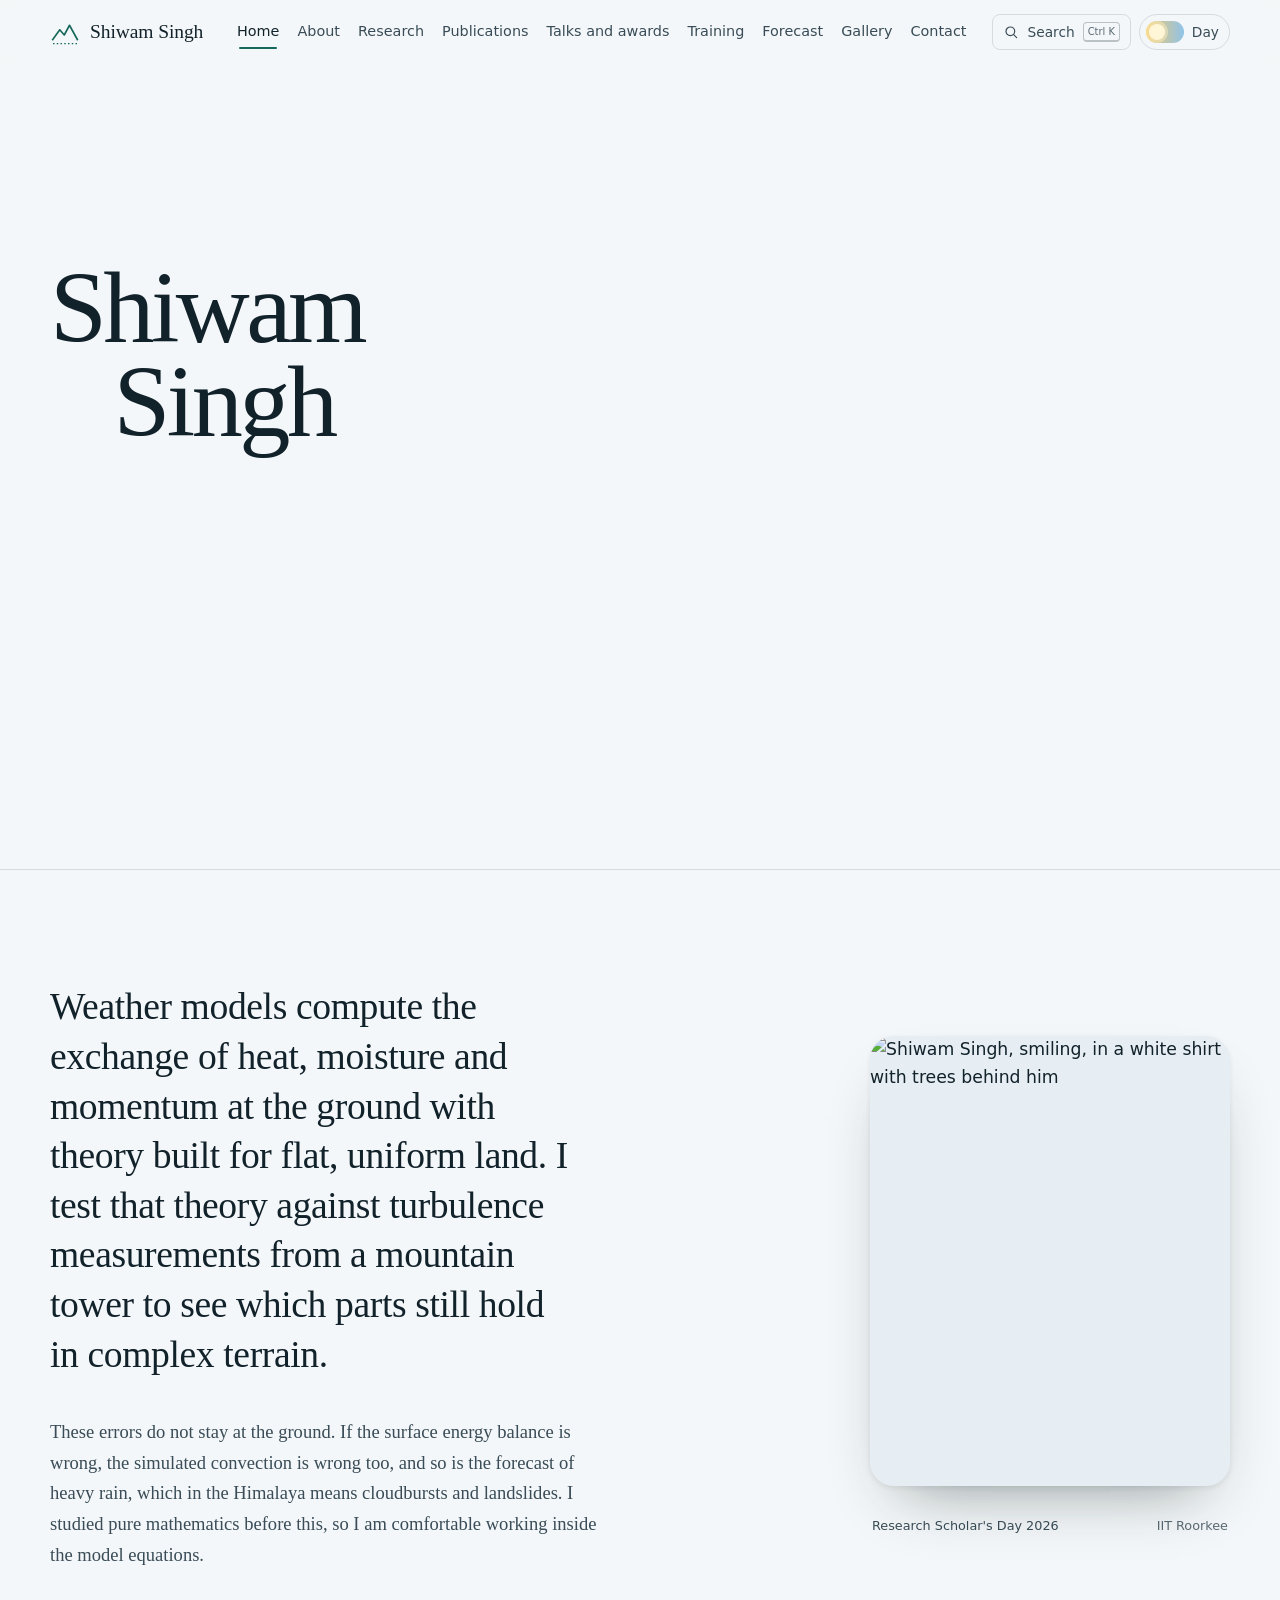
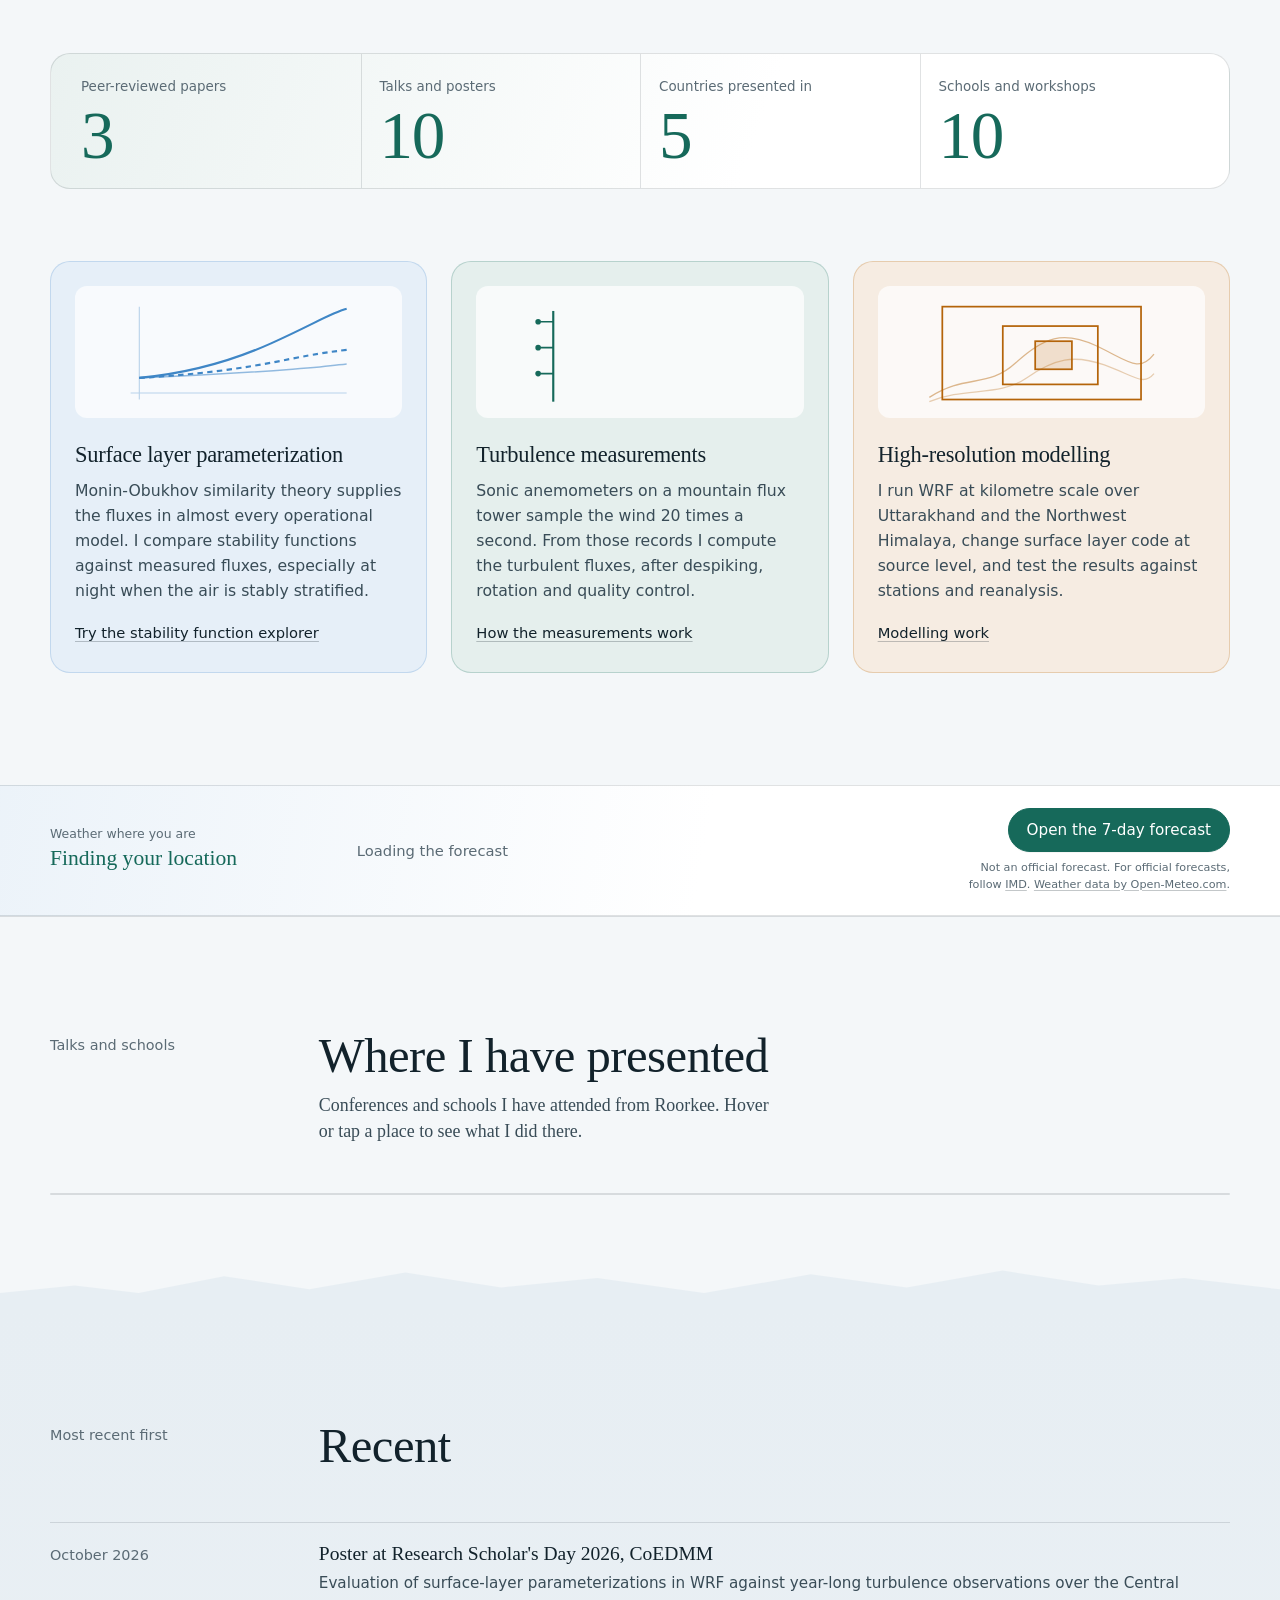
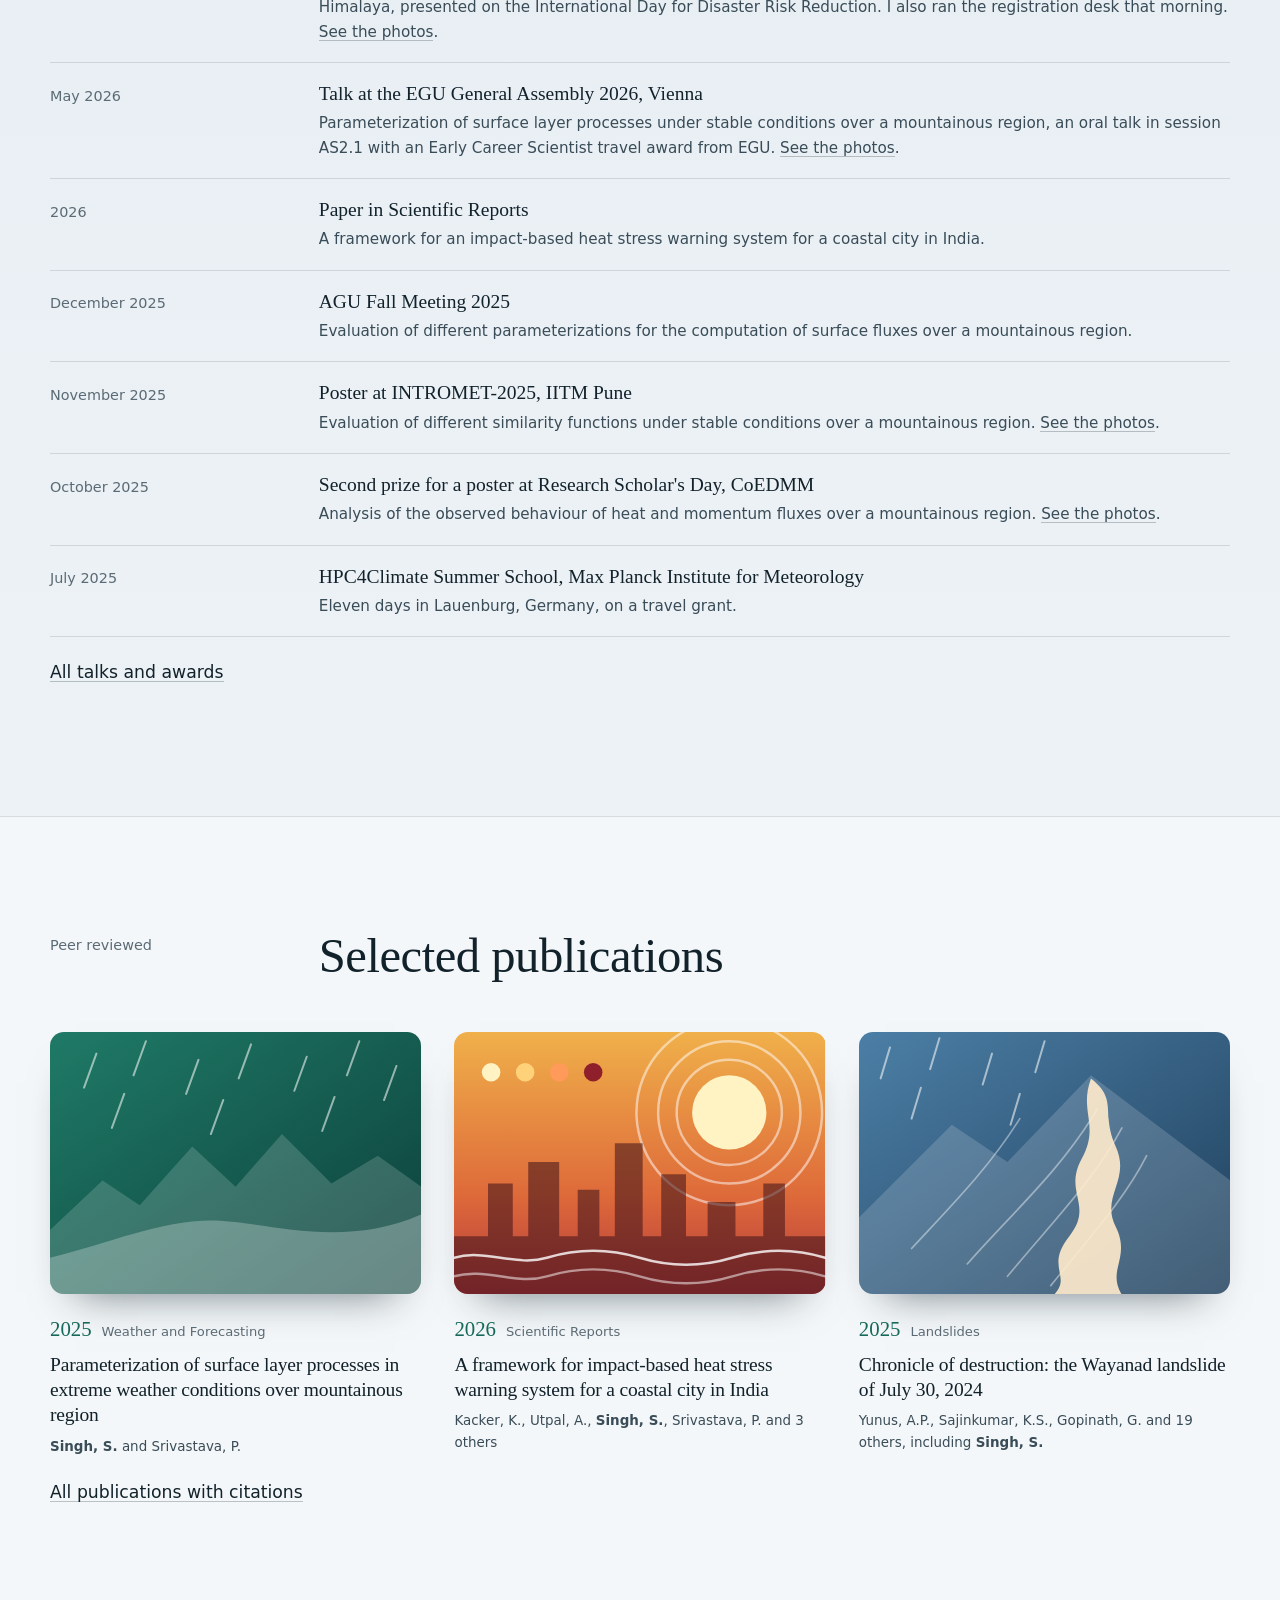
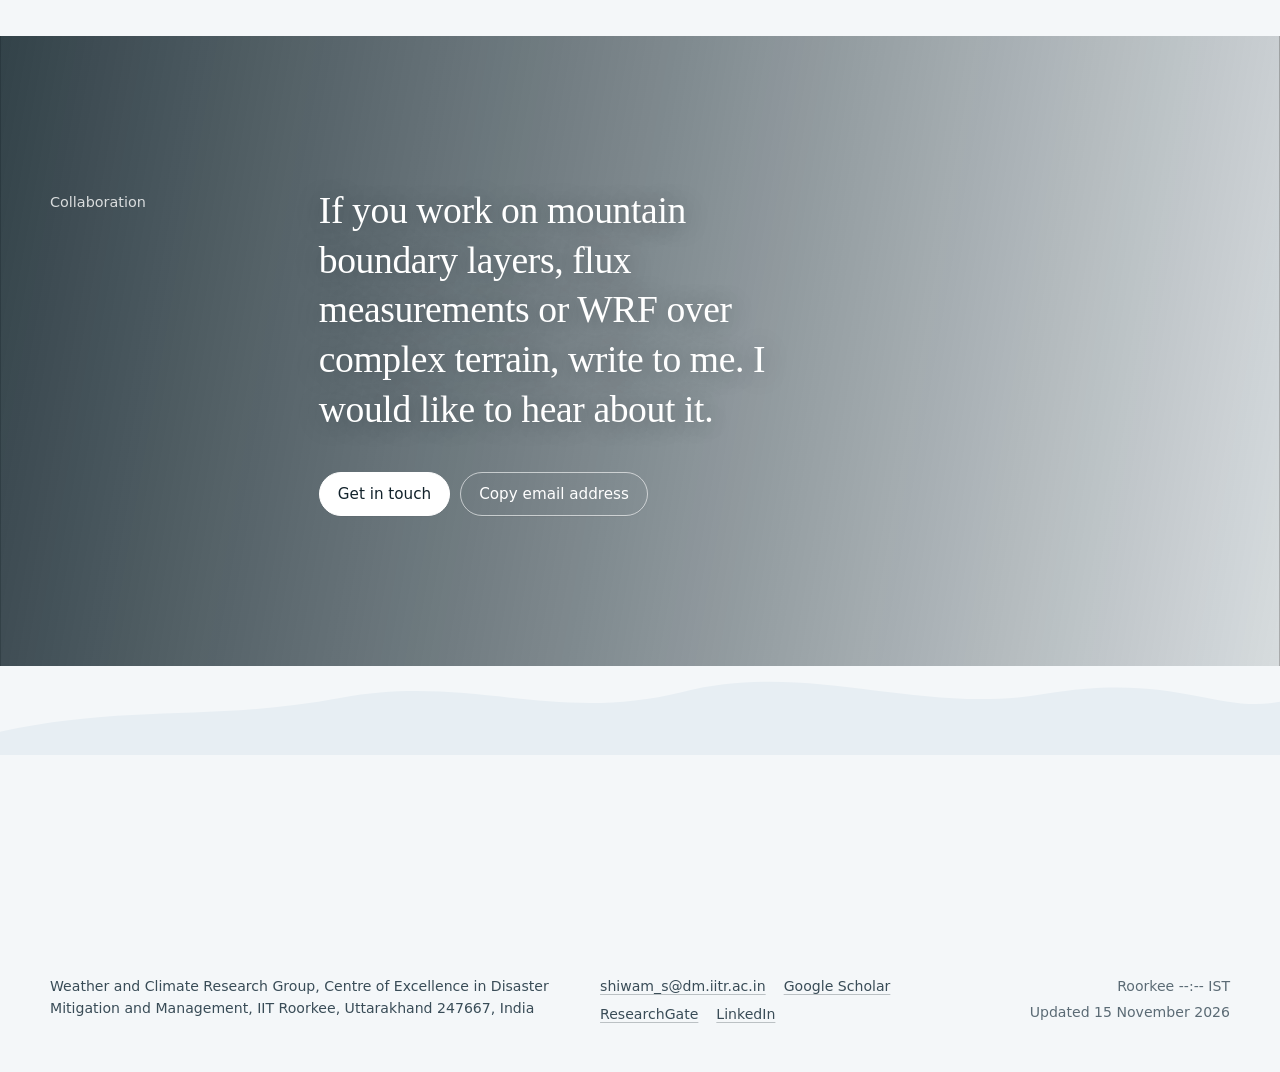
==== index.html @ 566b1d6a "Home portrait: remove the box behind the photo Co-Authored-By: Claude Opus 5.5 <noreply@anthropic.co" ====
<!doctype html>
<html lang="en" data-mode="day">
<head>
<meta charset="utf-8">
<meta name="viewport" content="width=device-width, initial-scale=1, viewport-fit=cover">
<title>Shiwam Singh, boundary layer meteorology, IIT Roorkee</title>
<meta name="description" content="Shiwam Singh is a PhD researcher at IIT Roorkee working on surface and boundary layer processes in weather prediction models over the Himalaya.">
<meta name="author" content="Shiwam Singh">
<meta name="theme-color" content="#F4F7F9">
<link rel="canonical" href="https://rocky-website.github.io/">
<meta property="og:type" content="profile">
<meta property="og:title" content="Shiwam Singh, boundary layer meteorology, IIT Roorkee">
<meta property="og:description" content="Shiwam Singh is a PhD researcher at IIT Roorkee working on surface and boundary layer processes in weather prediction models over the Himalaya.">
<meta property="og:url" content="https://rocky-website.github.io/">
<meta property="og:image" content="https://rocky-website.github.io/assets/img/og.jpg">
<meta name="twitter:card" content="summary_large_image">
<link rel="icon" href="assets/img/favicon.svg" type="image/svg+xml">
<script>
/* Set day or night before first paint so the page never flashes the wrong palette,
   and switch on the reveal styles (with a safety net if scripts fail). */
(function(){var r=document.documentElement;r.classList.add('js');setTimeout(function(){r.classList.add('reveal-all')},3000);
/* Sunrise and sunset in IST for the Central Himalaya (30.3 N, 78.4 E), recomputed for each day.
   The site is in day mode between them unless the visitor flipped the switch during this visit. */
function sun(){var d=new Date(Date.now()+198e5),n=Math.floor((d-Date.UTC(d.getUTCFullYear(),0,0))/864e5),k=Math.PI/180,
dec=23.44*Math.sin(2*Math.PI*(284+n)/365)*k,B=2*Math.PI*(n-81)/364,eot=9.87*Math.sin(2*B)-7.53*Math.cos(B)-1.5*Math.sin(B),
c=(Math.sin(-.833*k)-Math.sin(30.3*k)*Math.sin(dec))/(Math.cos(30.3*k)*Math.cos(dec)),H=Math.acos(Math.max(-1,Math.min(1,c)))/k/15,
noon=12+(82.5-78.4)/15-eot/60;return{sr:noon-H,ss:noon+H}}
function ist(){var d=new Date();return(d.getUTCHours()+d.getUTCMinutes()/60+d.getUTCSeconds()/3600+5.5)%24}
function clockMode(){var s=sun(),h=ist();return h>=s.sr&&h<s.ss?'day':'night'}
window.siteSun={sun:sun,ist:ist,mode:clockMode};
var m=null;try{localStorage.removeItem('ss-mode');m=sessionStorage.getItem('ss-mode')}catch(e){}
if(m!=='day'&&m!=='night')m=clockMode();r.setAttribute('data-mode',m)})();
</script>
<link rel="preload" href="assets/fonts/newsreader-latin-opsz-normal.woff2" as="font" type="font/woff2" crossorigin>
<link rel="preload" href="assets/fonts/instrument-sans-latin-wght-normal.woff2" as="font" type="font/woff2" crossorigin>
<link rel="stylesheet" href="assets/css/site.css?v=d2ce6355">

<script type="application/ld+json">
{"@context":"https://schema.org","@type":"Person","name":"Shiwam Singh","jobTitle":"PhD researcher, atmospheric science","affiliation":{"@type":"Organization","name":"Indian Institute of Technology Roorkee","department":"Centre of Excellence in Disaster Mitigation and Management"},"alumniOf":[{"@type":"CollegeOrUniversity","name":"Indian Institute of Technology Hyderabad"}],"knowsAbout":["Boundary layer meteorology","Surface layer parameterization","Monin-Obukhov similarity theory","Eddy covariance","WRF model","Numerical weather prediction","Mountain meteorology"],"url":"https://rocky-website.github.io/","image":"https://rocky-website.github.io/assets/img/home-portrait.jpg","sameAs":["https://scholar.google.co.in/citations?user=D6hiOkkAAAAJ&hl=en","https://www.researchgate.net/profile/Shiwam-Singh-2","https://www.linkedin.com/in/shiwam-singh-ab1392219"]}
</script>
</head>
<body class="page-index hero-load">
<noscript><style>.hero-load .hero *{opacity:1!important;transform:none!important}</style></noscript>
<a class="skip" href="#main">Skip to content</a>

<header class="top" id="top">
  <div class="top-in">
    <a class="mark" href="./" aria-label="Shiwam Singh, home">
      <svg class="mark-glyph" viewBox="0 0 40 40" aria-hidden="true"><path d="M3 31 L13 17 L19 24 L26 11 L37 31" fill="none" stroke="currentColor" stroke-width="2.2" stroke-linejoin="round"/><path d="M4 35.5 H36" stroke="currentColor" stroke-width="1.4" stroke-dasharray="2 3"/></svg>
      <span class="mark-name">Shiwam Singh</span>
    </a>
    <nav class="nav" aria-label="Main">
      <a href="./" aria-current="page">Home</a>
      <a href="about.html">About</a>
      <a href="research.html">Research</a>
      <a href="publications.html">Publications</a>
      <a href="talks.html">Talks and awards</a>
      <a href="training.html">Training</a>
      <a href="forecast.html">Forecast</a>
      <a href="gallery.html">Gallery</a>
      <a href="contact.html">Contact</a>
    </nav>
    <div class="tools">
      <button class="find" type="button" data-open-search aria-label="Search the site (Ctrl K)">
        <svg viewBox="0 0 24 24" aria-hidden="true"><circle cx="11" cy="11" r="6.5" fill="none" stroke="currentColor" stroke-width="1.8"/><path d="M16 16l4.5 4.5" stroke="currentColor" stroke-width="1.8" stroke-linecap="round"/></svg>
        <span class="find-l">Search</span><kbd>Ctrl K</kbd>
      </button>
      <button class="mode" type="button" data-mode-toggle aria-pressed="false" title="Switch between the daytime convective boundary layer and the night-time stable boundary layer">
        <span class="mode-track" aria-hidden="true"><span class="mode-knob"></span></span>
        <span class="mode-l"><span class="when-day">Day</span><span class="when-night">Night</span></span>
      </button>
      <button class="menu" type="button" data-menu aria-expanded="false" aria-controls="sheet" aria-label="Open menu">
        <span></span><span></span>
      </button>
    </div>
  </div>
  <span class="progress" aria-hidden="true"></span>
</header>

<div class="sheet" id="sheet" hidden>
  <nav aria-label="Main, mobile"><a href="./" aria-current="page">Home</a>
      <a href="about.html">About</a>
      <a href="research.html">Research</a>
      <a href="publications.html">Publications</a>
      <a href="talks.html">Talks and awards</a>
      <a href="training.html">Training</a>
      <a href="forecast.html">Forecast</a>
      <a href="gallery.html">Gallery</a>
      <a href="contact.html">Contact</a></nav>
</div>

<main id="main">
<section class="hero" aria-label="Introduction">
  <div class="hero-stage">
  <canvas id="scene" aria-hidden="true"></canvas>
  <div class="wrap hero-in">
    <h1 data-split aria-label="Shiwam Singh"><span class="l1">Shiwam</span> <span class="l2">Singh</span></h1>
    <p class="lead">I study the lowest few hundred metres of the atmosphere over the Himalaya, where weather models are hardest to get right.</p>
    <p class="who"><img src="assets/img/me-small.jpg" width="116" height="116" alt="Shiwam Singh"><span>PhD researcher in the Weather and Climate Research Group, Centre of Excellence in Disaster Mitigation and Management, IIT Roorkee</span></p>
    <div class="btns">
      <a class="btn" href="research.html">Read about the research</a>
      <a class="btn ghost" href="publications.html">Publications</a>
    </div>
  </div>
  </div>
  <aside class="scene-ui" data-scene-ui aria-label="Day cycle of the valley scene">
    <div class="phases" aria-live="polite">
      <div class="phase" data-phase="morning"><b>Morning transition</b><span>The ground starts to warm. The night-time inversion is eroded from below and a shallow mixed layer begins to grow.</span></div>
      <div class="phase" data-phase="day"><b>Convective boundary layer</b><span>Sun-warmed slopes drive thermals and upslope winds. Turbulence mixes the air up to a capping inversion, and cumulus forms over the ridge.</span></div>
      <div class="phase" data-phase="evening"><b>Evening transition</b><span>Surface heating fades and turbulence decays. The old mixed layer is left aloft as a residual layer while a stable layer forms at the ground.</span></div>
      <div class="phase" data-phase="night"><b>Stable boundary layer</b><span>The ground cools, cold air drains down the slopes and pools in the valley. Turbulence is weak and intermittent, which is where flux schemes struggle most.</span></div>
    </div>
    <div class="dial">
      <button class="play" type="button" data-play aria-pressed="false" aria-label="Play the day cycle">
        <svg class="i-play" viewBox="0 0 16 16" aria-hidden="true"><path d="M4 2.5v11l9-5.5z" fill="currentColor"/></svg>
        <svg class="i-pause" viewBox="0 0 16 16" aria-hidden="true"><path d="M4 2.5h3v11H4zM9 2.5h3v11H9z" fill="currentColor"/></svg>
      </button>
      <div class="track">
        <input type="range" min="0" max="1439" step="1" data-hour aria-label="Time of day in the scene">
        <div class="ticks" aria-hidden="true"><span>00</span><span>06</span><span>12</span><span>18</span><span>24</span></div>
      </div>
    </div>
    <div class="dial-foot"><span data-hour-out class="num">--:--</span><button type="button" class="now-btn" data-now hidden>Back to now</button></div>
  </aside>
</section>

<section class="sec" id="about-short">
  <div class="wrap">
    <div class="intro">
      <div class="intro-text">
      <p class="statement">Weather models compute the exchange of heat, moisture and momentum at the ground with theory built for flat, uniform land. I test that theory against turbulence measurements from a mountain tower to see which parts still hold in complex terrain.</p>
      <p class="statement-b">These errors do not stay at the ground. If the surface energy balance is wrong, the simulated convection is wrong too, and so is the forecast of heavy rain, which in the Himalaya means cloudbursts and landslides. I studied pure mathematics before this, so I am comfortable working inside the model equations.</p>
      </div>
      <figure class="me" data-me>
        <svg class="me-lines" viewBox="0 0 400 500" aria-hidden="true" preserveAspectRatio="none">
          <path d="M-20 330 C60 290 110 340 190 302 S320 240 420 270"/>
          <path d="M-20 362 C70 324 120 370 200 336 S330 278 420 304"/>
          <path d="M-20 394 C80 358 130 400 210 370 S340 316 420 338"/>
          <path d="M-20 60 C80 30 150 80 230 52 S350 10 420 34"/>
        </svg>
        <div class="me-frame"><img src="assets/img/home-portrait.jpg" width="960" height="1200" alt="Shiwam Singh, smiling, in a white shirt with trees behind him" loading="lazy" decoding="async"></div>
        <figcaption><span>Research Scholar's Day 2026</span><span>IIT Roorkee</span></figcaption>
      </figure>
    </div>
    <dl class="figs" aria-label="In numbers">
      <div><dt>Peer-reviewed papers</dt><dd data-count="3">3</dd></div>
      <div><dt>Talks and posters</dt><dd data-count="10">10</dd></div>
      <div><dt>Countries presented in</dt><dd data-count="5">5</dd></div>
      <div><dt>Schools and workshops</dt><dd data-count="10">10</dd></div>
    </dl>

    <div class="threads">
      <div class="thread">
        <svg viewBox="0 0 220 100" aria-hidden="true">
          <path d="M10 88 H210 M18 94 V8" stroke="currentColor" stroke-opacity=".35" stroke-width="1"/>
          <path d="M18 74 C60 70 100 60 140 42 S195 14 210 10" fill="none" stroke="currentColor" stroke-width="2"/>
          <path d="M18 74 C70 71 110 66 150 58 S195 50 210 48" fill="none" stroke="currentColor" stroke-width="2" stroke-dasharray="5 4"/>
          <path d="M18 74 C70 72 120 69 160 66 S200 62 210 61" fill="none" stroke="currentColor" stroke-width="1.4" stroke-opacity=".55"/>
        </svg>
        <h3>Surface layer parameterization</h3>
        <p>Monin-Obukhov similarity theory supplies the fluxes in almost every operational model. I compare stability functions against measured fluxes, especially at night when the air is stably stratified.</p>
        <a href="research.html#explorer">Try the stability function explorer</a>
      </div>
      <div class="thread">
        <svg viewBox="0 0 220 100" aria-hidden="true">
          <path d="M30 96 V12" stroke="currentColor" stroke-width="2"/>
          <path d="M30 22 H18 M30 46 H18 M30 70 H18" stroke="currentColor" stroke-width="1.6"/>
          <circle cx="16" cy="22" r="2.6" fill="currentColor"/><circle cx="16" cy="46" r="2.6" fill="currentColor"/><circle cx="16" cy="70" r="2.6" fill="currentColor"/>
          <g data-trace="50 50 165 26"></g><path class="static-trace" d="M50 50 l5 -14 l4 22 l5 -30 l4 26 l5 -12 l4 18 l5 -24 l4 14 l5 -8 l4 20 l5 -28 l4 22 l5 -10 l4 12 l5 -20 l4 16 l5 -6 l4 10 l5 -18 l4 22 l5 -14 l4 6 l5 -12 l4 18 l5 -22 l4 14 l5 -4 l4 8 l5 -16 l4 12" fill="none" stroke="currentColor" stroke-width="1.3" stroke-linejoin="round"/>
        </svg>
        <h3>Turbulence measurements</h3>
        <p>Sonic anemometers on a mountain flux tower sample the wind 20 times a second. From those records I compute the turbulent fluxes, after despiking, rotation and quality control.</p>
        <a href="research.html#tower">How the measurements work</a>
      </div>
      <div class="thread">
        <svg viewBox="0 0 220 100" aria-hidden="true">
          <path d="M6 92 C40 70 60 84 86 60 S130 30 160 44 S200 70 214 52" fill="none" stroke="currentColor" stroke-opacity=".45" stroke-width="1.2"/>
          <path d="M6 96 C40 82 70 92 96 74 S140 52 168 62 S204 82 214 70" fill="none" stroke="currentColor" stroke-opacity=".3" stroke-width="1.2"/>
          <rect x="18" y="8" width="184" height="86" fill="none" stroke="currentColor" stroke-width="1.6"/>
          <rect x="74" y="26" width="88" height="54" fill="none" stroke="currentColor" stroke-width="1.6"/>
          <rect x="104" y="40" width="34" height="26" fill="currentColor" fill-opacity=".18" stroke="currentColor" stroke-width="1.6"/>
        </svg>
        <h3>High-resolution modelling</h3>
        <p>I run WRF at kilometre scale over Uttarakhand and the Northwest Himalaya, change surface layer code at source level, and test the results against stations and reanalysis.</p>
        <a href="research.html#modelling">Modelling work</a>
      </div>
    </div>
  </div>
</section>

<section class="fc-band" id="forecast" data-forecast="mini" aria-label="Weather where you are">
  <div class="wrap fc-band-in">
    <div class="fb-a">
      <p class="fc-k">Weather where you are</p>
      <p class="fb-place"><b data-fc-place>Finding your location</b></p>
      <p class="fb-how"><span data-fc-how></span> <button type="button" class="loc-btn" data-fc-locate hidden>Use my device location</button></p>
    </div>
    <div class="fb-b" data-fc-mini><p class="fc-msg">Loading the forecast</p></div>
    <div class="fb-c">
      <a class="btn" href="forecast.html">Open the 7-day forecast</a>
      <p class="fb-off">Not an official forecast. For official forecasts, follow <a href="https://mausam.imd.gov.in/" rel="noopener" target="_blank">IMD</a>. <a href="https://open-meteo.com/" rel="noopener" target="_blank">Weather data by Open-Meteo.com</a>.</p>
    </div>
  </div>
</section>

<section class="sec map-sec" id="travel" data-find="Map|Where I have presented|Conferences and schools in Japan, the United States, Singapore, Austria, Germany and India">
  <div class="wrap">
    <div class="sec-h ml">
      <div class="side">Talks and schools</div>
      <div><h2>Where I have presented</h2><p>Conferences and schools I have attended from Roorkee. Hover or tap a place to see what I did there.</p></div>
    </div>
    <div class="travel" data-map></div>
  </div>
</section>

<section class="sec tint" id="recent">
  <div class="wrap">
    <div class="sec-h ml">
      <div class="side">Most recent first</div>
      <div><h2>Recent</h2></div>
    </div>
    <ol class="log">
      <li><time datetime="2026-10-13">October 2026</time><div><p class="t">Poster at Research Scholar's Day 2026, CoEDMM</p><p class="d">Evaluation of surface-layer parameterizations in WRF against year-long turbulence observations over the Central Himalaya, presented on the International Day for Disaster Risk Reduction. I also ran the registration desk that morning. <a href="gallery.html#iddrr-rsd-2026">See the photos</a>.</p></div></li>
      <li><time datetime="2026-05">May 2026</time><div><p class="t">Talk at the EGU General Assembly 2026, Vienna</p><p class="d">Parameterization of surface layer processes under stable conditions over a mountainous region, an oral talk in session AS2.1 with an Early Career Scientist travel award from EGU. <a href="gallery.html#egu-2026">See the photos</a>.</p></div></li>
      <li><time datetime="2026">2026</time><div><p class="t">Paper in Scientific Reports</p><p class="d">A framework for an impact-based heat stress warning system for a coastal city in India.</p></div></li>
      <li><time datetime="2025-12">December 2025</time><div><p class="t">AGU Fall Meeting 2025</p><p class="d">Evaluation of different parameterizations for the computation of surface fluxes over a mountainous region.</p></div></li>
      <li><time datetime="2025-11">November 2025</time><div><p class="t">Poster at INTROMET-2025, IITM Pune</p><p class="d">Evaluation of different similarity functions under stable conditions over a mountainous region. <a href="gallery.html#intromet-2025">See the photos</a>.</p></div></li>
      <li><time datetime="2025-10-13">October 2025</time><div><p class="t">Second prize for a poster at Research Scholar's Day, CoEDMM</p><p class="d">Analysis of the observed behaviour of heat and momentum fluxes over a mountainous region. <a href="gallery.html#iddrr-rsd-2025">See the photos</a>.</p></div></li>
      <li><time datetime="2025-07-28">July 2025</time><div><p class="t">HPC4Climate Summer School, Max Planck Institute for Meteorology</p><p class="d">Eleven days in Lauenburg, Germany, on a travel grant.</p></div></li>
    </ol>
    <p style="margin-top:22px"><a href="talks.html">All talks and awards</a></p>
  </div>
</section>

<section class="sec" id="photos" hidden data-gal-teaser>
  <div class="wrap">
    <div class="sec-h ml"><div class="side" data-teaser-meta>Photos</div><div><h2>Photos</h2><p>From conferences, schools and field visits.</p></div></div>
    <div class="mosaic" data-teaser-grid></div>
    <p class="mosaic-more"><a class="btn ghost" href="gallery.html">Open the gallery</a></p>
  </div>
</section>

<section class="sec" id="selected">
  <div class="wrap">
    <div class="sec-h ml">
      <div class="side">Peer reviewed</div>
      <div><h2>Selected publications</h2></div>
    </div>
    <ol class="pubcards">
      <li><a href="https://doi.org/10.1175/WAF-D-24-0178.1" rel="noopener" target="_blank">
        <figure class="cover"><svg viewBox="0 0 240 170" aria-hidden="true"><rect width="240" height="170" fill="url(#cv1)"/><defs><linearGradient id="cv1" x1="0" y1="0" x2="1" y2="1"><stop offset="0" stop-color="#1F7A66"/><stop offset="1" stop-color="#0C3F3A"/></linearGradient></defs>
<g class="rain"><path d="M30 14l-8 22M62 6l-8 22M96 18l-8 22M130 8l-8 22M166 16l-8 22M200 6l-8 22M224 22l-8 22M48 40l-8 22M112 44l-8 22M184 42l-8 22"/></g>
<path class="mt2" d="M0 128L34 96 58 112 92 74 120 100 150 66 182 98 212 80 240 100V170H0Z"/><path class="mt1" d="M0 146C40 136 76 120 110 122S190 140 240 118V170H0Z"/>
<g class="ln"><path d="M150 122V70M150 84h-12M150 100h-12"/><path d="M36 150c18 -34 26 -70 30 -110"/><path class="dash" d="M36 150c24 -30 40 -64 52 -104"/><path d="M26 150h74M36 156V36"/></g></svg></figure>
        <p class="meta"><b>2025</b>Weather and Forecasting</p>
        <h3>Parameterization of surface layer processes in extreme weather conditions over mountainous region</h3>
        <p class="au"><b>Singh, S.</b> and Srivastava, P.</p>
      </a></li>
      <li><a href="https://doi.org/10.1038/s41598-026-38639-9" rel="noopener" target="_blank">
        <figure class="cover"><svg viewBox="0 0 240 170" aria-hidden="true"><defs><linearGradient id="cv2" x1="0" y1="0" x2="0" y2="1"><stop offset="0" stop-color="#F0B04A"/><stop offset=".62" stop-color="#DE6A3A"/><stop offset="1" stop-color="#B43A3C"/></linearGradient></defs><rect width="240" height="170" fill="url(#cv2)"/>
<circle class="sunc" cx="178" cy="52" r="24"/><g class="rays"><circle cx="178" cy="52" r="34"/><circle cx="178" cy="52" r="46"/><circle cx="178" cy="52" r="60"/></g>
<path class="city" d="M0 132h22V98h16v34h10V84h20v48h12v-30h14v30h10V72h18v60h12v-40h16v40h14v-22h18v22h18v-34h14v34h26v38H0Z"/>
<g class="sea"><path d="M0 146c20 -6 40 6 60 0s40 -6 60 0 40 6 60 0 40 -6 60 0"/><path d="M0 158c20 -6 40 6 60 0s40 -6 60 0 40 6 60 0 40 -6 60 0"/></g>
<g class="dots"><circle cx="24" cy="26" r="6"/><circle cx="46" cy="26" r="6"/><circle cx="68" cy="26" r="6"/><circle cx="90" cy="26" r="6"/></g></svg></figure>
        <p class="meta"><b>2026</b>Scientific Reports</p>
        <h3>A framework for impact-based heat stress warning system for a coastal city in India</h3>
        <p class="au">Kacker, K., Utpal, A., <b>Singh, S.</b>, Srivastava, P. and 3 others</p>
      </a></li>
      <li><a href="https://doi.org/10.1007/s10346-025-02494-y" rel="noopener" target="_blank">
        <figure class="cover"><svg viewBox="0 0 240 170" aria-hidden="true"><defs><linearGradient id="cv3" x1="0" y1="0" x2="1" y2="1"><stop offset="0" stop-color="#4C7FA6"/><stop offset="1" stop-color="#1F3F5C"/></linearGradient></defs><rect width="240" height="170" fill="url(#cv3)"/>
<g class="rain"><path d="M20 10l-6 20M52 4l-6 20M86 14l-6 20M120 6l-6 20M40 36l-6 20M104 40l-6 20"/></g>
<path class="mt2" d="M0 120L60 60 96 84 150 28 240 96V170H0Z"/>
<g class="cont"><path d="M70 150c30 -34 60 -60 84 -100"/><path d="M96 158c28 -34 56 -62 74 -96"/><path d="M124 164c24 -30 48 -56 62 -84"/><path d="M34 140c26 -28 50 -52 70 -84"/></g>
<path class="scar" d="M150 30c-8 22 6 30 -6 52s8 30 -8 50 2 26 -10 38h44c-10 -16 6 -24 -4 -44s10 -30 0 -52 2 -30 -16 -44Z"/></svg></figure>
        <p class="meta"><b>2025</b>Landslides</p>
        <h3>Chronicle of destruction: the Wayanad landslide of July 30, 2024</h3>
        <p class="au">Yunus, A.P., Sajinkumar, K.S., Gopinath, G. and 19 others, including <b>Singh, S.</b></p>
      </a></li>
    </ol>
    <p style="margin-top:22px"><a href="publications.html">All publications with citations</a></p>
  </div>
</section>

<section class="sec cta-photo" id="say-hello">
  <img class="cta-bg" src="gallery/photos/himalaya-views-2025/02.jpg" alt="" loading="lazy" decoding="async" width="2000" height="1462">
  <div class="wrap ml">
    <div class="side">Collaboration</div>
    <div>
      <p class="statement">If you work on mountain boundary layers, flux measurements or WRF over complex terrain, write to me. I would like to hear about it.</p>
      <div class="btns" style="margin-top:26px">
        <a class="btn" href="contact.html">Get in touch</a>
        <button class="btn ghost" type="button" data-copy="shiwam_s@dm.iitr.ac.in" data-copied="Email address copied">Copy email address</button>
      </div>
    </div>
  </div>
</section>

</main>

<footer class="foot">
  <svg class="foot-ridge" data-ridge viewBox="0 0 1200 90" preserveAspectRatio="none" aria-hidden="true">
    <path class="far" d="M0 66 C120 38 200 56 320 32 S520 58 640 26 S860 50 980 28 S1140 48 1200 36 V90 H0Z"/>
    <path class="near" d="M0 80 C150 58 260 78 400 54 S640 82 780 50 S1020 76 1200 58"/>
    <path class="mast" d="M780 50 V22 M774 30 H786 M776 38 H784"/>
  </svg>
  <p class="foot-mark" aria-hidden="true">Shiwam Singh</p>
  <div class="foot-in">
    <div class="foot-a">
      <p class="foot-name">Shiwam Singh</p>
      <p>Weather and Climate Research Group, Centre of Excellence in Disaster Mitigation and Management, IIT Roorkee, Uttarakhand 247667, India</p>
    </div>
    <div class="foot-b">
      <a href="mailto:shiwam_s@dm.iitr.ac.in">shiwam_s@dm.iitr.ac.in</a>
      <a href="https://scholar.google.co.in/citations?user=D6hiOkkAAAAJ&amp;hl=en" rel="noopener" target="_blank">Google Scholar</a>
      <a href="https://www.researchgate.net/profile/Shiwam-Singh-2" rel="noopener" target="_blank">ResearchGate</a>
      <a href="https://www.linkedin.com/in/shiwam-singh-ab1392219" rel="noopener" target="_blank">LinkedIn</a>
    </div>
    <div class="foot-c">
      <p>Roorkee <span data-clock>--:--</span> IST</p>
      <p>Updated 15 November 2026</p>
    </div>
  </div>
</footer>

<div class="search" id="search" hidden role="dialog" aria-modal="true" aria-label="Search the site">
  <div class="search-box">
    <input type="search" id="search-q" placeholder="Search papers, talks, methods, pages" autocomplete="off" aria-label="Search">
    <ol class="search-r" id="search-r" role="listbox"></ol>
    <p class="search-k"><kbd>↑</kbd><kbd>↓</kbd> to move, <kbd>Enter</kbd> to open, <kbd>Esc</kbd> to close</p>
  </div>
</div>

<script src="assets/js/search-index.js?v=d2ce6355" defer></script>
<script src="assets/js/site.js?v=d2ce6355" defer></script>
<script src="assets/js/hero.js?v=d2ce6355" defer></script>
<script src="assets/js/forecast.js?v=d2ce6355" defer></script>
<script src="assets/js/world-data.js?v=d2ce6355" defer></script>
<script src="assets/js/map.js?v=d2ce6355" defer></script>
</body>
</html>
---- assets/css/site.css ----
/* =====================================================================
   Shiwam Singh, academic site
   Two palettes that follow the diurnal cycle of the boundary layer:
   day   = convective mixed layer, hazy sunlit valley
   night = stable layer, cold air pooling under a clear sky
   ===================================================================== */

@font-face{font-family:'Newsreader';font-style:normal;font-weight:200 800;font-display:swap;src:url(../fonts/newsreader-latin-opsz-normal.woff2) format('woff2-variations'),url(../fonts/newsreader-latin-opsz-normal.woff2) format('woff2')}
@font-face{font-family:'Newsreader';font-style:italic;font-weight:200 800;font-display:swap;src:url(../fonts/newsreader-latin-opsz-italic.woff2) format('woff2-variations'),url(../fonts/newsreader-latin-opsz-italic.woff2) format('woff2')}
@font-face{font-family:'Instrument Sans';font-style:normal;font-weight:400 700;font-display:swap;src:url(../fonts/instrument-sans-latin-wght-normal.woff2) format('woff2-variations'),url(../fonts/instrument-sans-latin-wght-normal.woff2) format('woff2')}

:root{
  /* day: glacier white, deodar green, rhododendron red, sunlit amber */
  --bg:#F4F7F9;
  --bg-2:#E7EEF3;
  --surface:#FFFFFF;
  --ink:#12222B;
  --ink-2:#394C57;
  --ink-3:#5B6B75;
  --rule:rgba(18,34,43,.13);
  --rule-2:rgba(18,34,43,.25);
  --pine:#16695A;
  --pine-soft:rgba(22,105,90,.10);
  --sun:#A85D08;
  --sun-soft:rgba(232,160,50,.18);
  --rose:#BE2F4C;
  --rose-soft:rgba(190,47,76,.10);
  --sky:#3F86C6;
  --on-pine:#FFFFFF;
  --focus:#16695A;

  --serif:'Newsreader', 'Iowan Old Style', Georgia, serif;
  --sans:'Instrument Sans', system-ui, -apple-system, 'Segoe UI', sans-serif;

  --step--1:clamp(.84rem, .82rem + .1vw, .9rem);
  --step-0:clamp(1rem, .97rem + .15vw, 1.08rem);
  --step-1:clamp(1.2rem, 1.12rem + .35vw, 1.4rem);
  --step-2:clamp(1.5rem, 1.32rem + .8vw, 2rem);
  --step-3:clamp(2rem, 1.6rem + 1.8vw, 3.1rem);
  --step-4:clamp(2.7rem, 1.9rem + 3.8vw, 5.4rem);

  --wrap:1180px;
  --gut:clamp(16px, 4vw, 48px);
  --margin-col:clamp(120px, 17vw, 220px);
  --ease:cubic-bezier(.2,.7,.2,1);
  color-scheme:light;
}
/* night: snow under moonlight. Still a light page, with indigo ink. */
html[data-mode="night"]{
  --bg:#EEF2F6;
  --bg-2:#E1E8EF;
  --surface:#F9FBFC;
  --ink:#14263A;
  --ink-2:#3B4D61;
  --ink-3:#56667A;
  --rule:rgba(20,38,58,.13);
  --rule-2:rgba(20,38,58,.26);
  --pine:#1D5A8C;
  --pine-soft:rgba(29,90,140,.10);
  --sun:#8E5E0C;
  --sun-soft:rgba(214,170,80,.22);
  --rose:#B32D4B;
  --rose-soft:rgba(179,45,75,.10);
  --sky:#3D7FB8;
  --focus:#1D5A8C;
  color-scheme:light;
}
/* the valley scene is the one dark thing at night: a window, with its own ink */
html[data-mode="night"] .hero{
  --bg:#143659;--bg-2:#19426C;--surface:#1F4E7E;
  --ink:#F3F8FD;--ink-2:#D5E3F0;--ink-3:#B0C6DA;
  --rule:rgba(243,248,253,.16);--rule-2:rgba(243,248,253,.32);
  --pine:#C4E2FF;--pine-soft:rgba(196,226,255,.16);--sun:#FFD88A;--on-pine:#10304F;--focus:#C4E2FF;
  background:var(--bg);color:var(--ink);
}

*,*::before,*::after{box-sizing:border-box}
html{-webkit-text-size-adjust:100%;scroll-behavior:smooth;scroll-padding-top:84px}
body{
  margin:0;background:var(--bg);color:var(--ink);
  font-family:var(--sans);font-size:var(--step-0);line-height:1.6;
  -webkit-font-smoothing:antialiased;text-rendering:optimizeLegibility;
  font-feature-settings:"kern","liga";
  transition:background-color .6s var(--ease), color .6s var(--ease);
}
img{max-width:100%;display:block}
a{color:inherit;text-decoration-color:var(--rule-2);text-underline-offset:.2em;text-decoration-thickness:1px}
a:hover{text-decoration-color:currentColor}
:focus-visible{outline:2px solid var(--focus);outline-offset:3px;border-radius:3px}
::selection{background:var(--sun-soft)}
h1,h2,h3,h4{font-family:var(--serif);font-weight:400;line-height:1.12;margin:0;letter-spacing:-.01em;font-optical-sizing:auto}
p{margin:0 0 1em}
kbd{font-family:var(--sans);font-size:.72em;border:1px solid var(--rule-2);border-bottom-width:2px;border-radius:4px;padding:.05em .4em;color:var(--ink-3)}
.skip{position:absolute;left:-999px;top:8px;background:var(--ink);color:var(--bg);padding:8px 14px;border-radius:6px;z-index:99}
.skip:focus{left:8px}
.vh{position:absolute!important;width:1px;height:1px;overflow:hidden;clip:rect(0 0 0 0);white-space:nowrap}
.num{font-variant-numeric:tabular-nums lining-nums}

/* ---------------------------------------------------------------------
   Header
   --------------------------------------------------------------------- */
.top{
  position:sticky;top:0;z-index:40;
  background:color-mix(in srgb, var(--bg) 86%, transparent);
  backdrop-filter:saturate(1.3) blur(14px);-webkit-backdrop-filter:saturate(1.3) blur(14px);
  border-bottom:1px solid transparent;transition:border-color .3s, background-color .6s;
}
.top.scrolled{border-bottom-color:var(--rule)}
.top-in{max-width:calc(var(--wrap) + 2*var(--gut));margin:0 auto;padding:0 var(--gut);height:64px;display:flex;align-items:center;gap:28px}
.mark{display:flex;align-items:center;gap:10px;text-decoration:none;flex:none}
.mark-glyph{width:30px;height:30px;color:var(--pine)}
.mark-name{font-family:var(--serif);font-size:1.22rem;letter-spacing:-.005em}
.nav{display:flex;gap:2px;margin-left:auto}
.nav a{
  position:relative;text-decoration:none;font-size:.92rem;color:var(--ink-2);
  padding:8px 10px;border-radius:6px;transition:color .2s;
}
.nav a::after{
  content:"";position:absolute;left:10px;right:10px;bottom:3px;height:2px;border-radius:2px;
  background:var(--pine);transform:scaleX(0);transform-origin:left;transition:transform .35s var(--ease);
}
.nav a:hover{color:var(--ink)}
.nav a:hover::after{transform:scaleX(.35)}
.nav a[aria-current="page"]{color:var(--ink)}
.nav a[aria-current="page"]::after{transform:scaleX(1)}
.tools{display:flex;align-items:center;gap:8px;flex:none}
.find{
  display:flex;align-items:center;gap:8px;height:36px;padding:0 10px;border-radius:8px;
  border:1px solid var(--rule);background:transparent;color:var(--ink-2);font:inherit;font-size:.86rem;cursor:pointer;
}
.find:hover{border-color:var(--rule-2);color:var(--ink)}
.find svg{width:16px;height:16px}
.mode{
  display:flex;align-items:center;gap:8px;height:36px;padding:0 10px 0 6px;border-radius:999px;
  border:1px solid var(--rule);background:transparent;color:var(--ink-2);font:inherit;font-size:.86rem;cursor:pointer;
}
.mode:hover{border-color:var(--rule-2);color:var(--ink)}
.mode-track{position:relative;width:38px;height:22px;border-radius:999px;background:linear-gradient(90deg,#f3c86b,#8fc3e9);overflow:hidden}
html[data-mode="night"] .mode-track{background:linear-gradient(90deg,#1b2b4c,#33497a)}
.mode-knob{position:absolute;top:3px;left:3px;width:16px;height:16px;border-radius:50%;background:#fff6d8;box-shadow:0 0 0 3px rgba(255,240,190,.45);transition:transform .45s var(--ease), background .45s, box-shadow .45s}
html[data-mode="night"] .mode-knob{transform:translateX(16px);background:#e8eefc;box-shadow:inset -5px -2px 0 0 #9fb2d9}
.when-night{display:none}
html[data-mode="night"] .when-day{display:none}
html[data-mode="night"] .when-night{display:inline}
.menu{display:none;width:40px;height:40px;border:1px solid var(--rule);border-radius:8px;background:transparent;cursor:pointer;position:relative}
.menu span{position:absolute;left:11px;right:11px;height:1.6px;background:var(--ink);transition:transform .3s var(--ease)}
.menu span:first-child{top:15px}.menu span:last-child{top:23px}
.menu[aria-expanded="true"] span:first-child{transform:translateY(4px) rotate(45deg)}
.menu[aria-expanded="true"] span:last-child{transform:translateY(-4px) rotate(-45deg)}
.sheet{position:fixed;inset:64px 0 0;z-index:39;background:var(--bg);padding:20px var(--gut) 40px;overflow:auto}
.sheet nav{display:flex;flex-direction:column}
.sheet a{font-family:var(--serif);font-size:1.9rem;text-decoration:none;padding:10px 0;border-bottom:1px solid var(--rule)}
.sheet a[aria-current="page"]{color:var(--pine)}

@media (max-width:1060px){
  .top .nav{display:none}
  .menu{display:block}
  .tools{margin-left:auto}
}
@media (max-width:560px){
  .find-l,.find kbd,.mode-l{display:none}
  .find{width:36px;justify-content:center;padding:0}
  .mode{padding:0 6px}
  .mark-name{font-size:1.08rem}
}

/* ---------------------------------------------------------------------
   Layout primitives
   --------------------------------------------------------------------- */
.wrap{max-width:calc(var(--wrap) + 2*var(--gut));margin:0 auto;padding:0 var(--gut)}
.sec{padding:clamp(56px,9vw,112px) 0;border-top:1px solid var(--rule)}
.sec:first-child{border-top:0}
.sec.tint{background:var(--bg-2);border-top:0}
/* The margin layout: a narrow left column carries dates and notes, the
   wide right column carries the text. Used on every list page. */
.ml{display:grid;grid-template-columns:var(--margin-col) minmax(0,1fr);column-gap:clamp(20px,4vw,56px)}
.ml > .side{color:var(--ink-3);font-size:var(--step--1);padding-top:.35em}
.sec-h{margin-bottom:clamp(28px,4vw,48px)}
.sec-h h2{font-size:var(--step-3)}
.sec-h p{color:var(--ink-2);max-width:62ch;margin-top:.7em;font-size:var(--step-1);font-family:var(--serif);line-height:1.45}
.prose{max-width:68ch}
.prose p{font-family:var(--serif);font-size:1.16rem;line-height:1.66;color:var(--ink)}
.prose p + p{margin-top:-.2em}
.muted{color:var(--ink-3)}
@media (max-width:760px){
  .ml{grid-template-columns:1fr}
  .ml > .side{padding-top:0;margin-bottom:6px}
}

/* page title band on inner pages */
.ph{padding:clamp(48px,8vw,104px) 0 clamp(32px,5vw,56px)}
.ph h1{font-size:var(--step-4);letter-spacing:-.025em;font-weight:350}
.ph p{font-family:var(--serif);font-size:var(--step-1);color:var(--ink-2);max-width:56ch;margin-top:18px;line-height:1.45}
.ph .ph-z{display:flex;gap:16px;align-items:baseline;color:var(--ink-3);font-size:var(--step--1);margin-bottom:22px}
.ph .ph-z b{font-weight:500;color:var(--pine)}

/* buttons and small controls */
.btn{
  display:inline-flex;align-items:center;gap:8px;height:44px;padding:0 18px;border-radius:999px;
  font:inherit;font-size:.95rem;font-weight:500;text-decoration:none;cursor:pointer;
  border:1px solid var(--ink);background:var(--ink);color:var(--bg);white-space:nowrap;transition:transform .25s var(--ease), background .25s, color .25s;
}
.btn:hover{transform:translateY(-1px)}
.btn.ghost{background:transparent;color:var(--ink);border-color:var(--rule-2)}
.btn.ghost:hover{border-color:var(--ink)}
.btn.sm{height:34px;padding:0 13px;font-size:.84rem}
.btns{display:flex;flex-wrap:wrap;gap:10px}
.chip{display:inline-block;font-size:.8rem;padding:3px 10px;border-radius:999px;border:1px solid var(--rule);color:var(--ink-2);white-space:nowrap}
.chips{display:flex;flex-wrap:wrap;gap:6px}

/* ---------------------------------------------------------------------
   Home hero: the valley scene
   --------------------------------------------------------------------- */
.hero{position:relative;min-height:min(92vh,820px);overflow:hidden;isolation:isolate;display:flex;align-items:flex-end}
.hero canvas{position:absolute;inset:0;width:100%;height:100%;z-index:-1}
.hero-in{position:relative;width:100%;padding-bottom:clamp(36px,6vw,72px);padding-top:clamp(80px,12vw,140px)}
.hero h1{
  font-size:clamp(3.2rem, 1.8rem + 6.6vw, 8.4rem);font-weight:300;letter-spacing:-.035em;line-height:.92;
  max-width:9ch;
}
.hero h1 .l2{display:block;padding-left:.62em}
.hero .lead{
  font-family:var(--serif);font-size:var(--step-2);line-height:1.3;max-width:24ch;margin:28px 0 30px;color:var(--ink);
  font-weight:350;
}
.hero .who{color:var(--ink-2);font-size:var(--step--1);margin-bottom:22px;max-width:52ch}
.hero-load .hero h1,.hero-load .hero .lead,.hero-load .hero .who,.hero-load .hero .btns{opacity:0;transform:translateY(14px)}
.hero h1,.hero .lead,.hero .who,.hero .btns{transition:opacity 1.1s var(--ease), transform 1.1s var(--ease)}
.hero .lead{transition-delay:.15s}.hero .who{transition-delay:.25s}.hero .btns{transition-delay:.35s}

.scene-note{
  position:absolute;right:var(--gut);bottom:clamp(36px,6vw,72px);z-index:2;max-width:300px;
  font-size:.82rem;color:var(--ink-2);line-height:1.5;
  background:color-mix(in srgb, var(--bg) 72%, transparent);backdrop-filter:blur(8px);-webkit-backdrop-filter:blur(8px);
  border:1px solid var(--rule);border-radius:12px;padding:12px 14px;
}
.scene-note b{font-weight:600;color:var(--ink);font-size:.86rem;margin-bottom:2px}
.scene-note b.when-day,html[data-mode="night"] .scene-note b.when-night{display:block}
html[data-mode="night"] .scene-note b.when-day,.scene-note b.when-night{display:none}
@media (max-width:900px){
  .hero{min-height:auto;flex-direction:column;align-items:stretch;padding-bottom:28px}
  .hero canvas{height:64vw;bottom:auto}
  .hero-in{padding-top:calc(64vw + 36px)}
  .scene-note{position:relative;right:auto;bottom:auto;margin:0 var(--gut);max-width:none}
  .hero-in{padding-bottom:28px}
}

/* live conditions strip under the hero */
.now{border-top:1px solid var(--rule);border-bottom:1px solid var(--rule);background:var(--surface)}
.now-in{display:grid;grid-template-columns:minmax(0,1.4fr) repeat(5,minmax(0,1fr));align-items:stretch}
.now-in > div{padding:18px 18px 16px;border-left:1px solid var(--rule)}
.now-in > div:first-child{border-left:0;padding-left:0}
.now .k{font-size:.78rem;color:var(--ink-3)}
.now .v{font-family:var(--serif);font-size:1.6rem;line-height:1.15;font-variant-numeric:tabular-nums lining-nums}
.now .v small{font-size:.9rem;color:var(--ink-3);margin-left:2px}
.now .title{font-family:var(--serif);font-size:1.12rem;line-height:1.25}
.now .src{font-size:.75rem;color:var(--ink-3);margin-top:4px;line-height:1.4}
.now .arrow{display:inline-block;width:.9em;height:.9em;vertical-align:-.05em;margin-right:4px;transition:transform .6s var(--ease)}
@media (max-width:900px){
  .now-in{grid-template-columns:repeat(3,minmax(0,1fr))}
  .now-in > div:first-child{grid-column:1/-1;border-bottom:1px solid var(--rule);padding:16px 0}
  .now-in > div:nth-child(2),.now-in > div:nth-child(5){border-left:0;padding-left:0}
  .now-in > div:nth-child(n+5){border-top:1px solid var(--rule)}
}

/* ---------------------------------------------------------------------
   Home sections
   --------------------------------------------------------------------- */
.statement{font-family:var(--serif);font-size:clamp(1.5rem,1.15rem + 1.5vw,2.35rem);line-height:1.32;font-weight:350;max-width:30ch;letter-spacing:-.01em}
.statement-b{font-family:var(--serif);font-size:1.16rem;line-height:1.66;color:var(--ink-2);max-width:60ch;margin-top:26px}

.threads{display:grid;grid-template-columns:repeat(3,minmax(0,1fr));gap:clamp(24px,4vw,56px);margin-top:clamp(40px,6vw,72px)}
.thread{border-top:2px solid var(--ink);padding-top:18px}
.thread svg{width:100%;height:auto;max-height:110px;color:var(--pine);margin-bottom:16px;overflow:visible}
.thread h3{font-size:var(--step-1);margin-bottom:10px}
.thread p{color:var(--ink-2);font-size:.98rem}
.thread a{font-weight:500;font-size:.92rem}
@media (max-width:820px){.threads{grid-template-columns:1fr}}

.log{list-style:none;margin:0;padding:0}
.log li{display:grid;grid-template-columns:var(--margin-col) minmax(0,1fr);column-gap:clamp(20px,4vw,56px);padding:18px 0;border-top:1px solid var(--rule)}
.log li:last-child{border-bottom:1px solid var(--rule)}
.log time{color:var(--ink-3);font-size:var(--step--1);padding-top:.25em}
.log .t{font-family:var(--serif);font-size:1.22rem;line-height:1.35}
.log .d{color:var(--ink-2);font-size:.95rem;margin-top:3px}
@media (max-width:760px){.log li{grid-template-columns:1fr}.log time{padding:0 0 2px}}

/* ---------------------------------------------------------------------
   Publications
   --------------------------------------------------------------------- */
.pubs{list-style:none;margin:0;padding:0;counter-reset:none}
.pub{display:grid;grid-template-columns:var(--margin-col) minmax(0,1fr);column-gap:clamp(20px,4vw,56px);padding:28px 0;border-top:1px solid var(--rule)}
.pub:last-child{border-bottom:1px solid var(--rule)}
.pub .side .yr{font-family:var(--serif);font-size:2.2rem;line-height:1;color:var(--ink);font-variant-numeric:lining-nums}
.pub .side .jr{display:block;margin-top:8px;color:var(--ink-3);font-size:var(--step--1);line-height:1.4}
.pub h3{font-size:clamp(1.3rem,1.15rem + .6vw,1.7rem);line-height:1.25;margin-bottom:10px}
.pub h3 a{text-decoration:none}
.pub h3 a:hover{text-decoration:underline;text-decoration-color:var(--rule-2)}
.pub .au{color:var(--ink-2);font-size:.95rem;line-height:1.55}
.pub .au b{color:var(--ink);font-weight:600}
.pub .meta{color:var(--ink-3);font-size:.88rem;margin-top:6px}
.pub .role{display:inline-block;font-size:.78rem;color:var(--pine);background:var(--pine-soft);border-radius:4px;padding:1px 8px;margin-left:6px;vertical-align:.1em}
.pub .acts{display:flex;flex-wrap:wrap;gap:8px;margin-top:16px}
.cite{margin-top:14px;border:1px solid var(--rule);border-radius:10px;background:var(--surface);overflow:hidden}
.cite-tabs{display:flex;border-bottom:1px solid var(--rule)}
.cite-tabs button{font:inherit;font-size:.84rem;background:none;border:0;padding:9px 14px;color:var(--ink-3);cursor:pointer;border-bottom:2px solid transparent;margin-bottom:-1px}
.cite-tabs button[aria-selected="true"]{color:var(--ink);border-bottom-color:var(--pine)}
.cite-tabs .copy{margin-left:auto;color:var(--pine);font-weight:500}
.cite pre{margin:0;padding:14px 16px;font-family:ui-monospace,'SF Mono',Menlo,Consolas,monospace;font-size:.8rem;line-height:1.55;white-space:pre-wrap;word-break:break-word;color:var(--ink-2)}
@media (max-width:760px){.pub{grid-template-columns:1fr}.pub .side{display:flex;gap:12px;align-items:baseline;margin-bottom:8px}.pub .side .jr{margin:0}}

/* ---------------------------------------------------------------------
   Talks, awards, training
   --------------------------------------------------------------------- */
.filters{display:flex;flex-wrap:wrap;gap:6px;margin-bottom:24px}
.filters button{font:inherit;font-size:.86rem;border:1px solid var(--rule);background:transparent;color:var(--ink-2);padding:6px 13px;border-radius:999px;cursor:pointer}
.filters button:hover{border-color:var(--rule-2);color:var(--ink)}
.filters button[aria-pressed="true"]{background:var(--ink);border-color:var(--ink);color:var(--bg)}
.talks{list-style:none;margin:0;padding:0}
.talk{display:grid;grid-template-columns:var(--margin-col) minmax(0,1fr);column-gap:clamp(20px,4vw,56px);padding:22px 0;border-top:1px solid var(--rule)}
.talk:last-child{border-bottom:1px solid var(--rule)}
.talk .side time{display:block;color:var(--ink);font-size:.95rem}
.talk .side .pl{display:block;color:var(--ink-3);font-size:var(--step--1);margin-top:2px}
.talk h3{font-size:1.28rem;line-height:1.3;margin-bottom:6px}
.talk .au{color:var(--ink-2);font-size:.92rem}
.talk .ev{color:var(--ink-3);font-size:.9rem;margin-top:4px}
.talk .me{display:inline-block;font-size:.76rem;color:var(--sun);background:var(--sun-soft);border-radius:4px;padding:1px 8px;margin-top:8px}
@media (max-width:760px){.talk{grid-template-columns:1fr}.talk .side{display:flex;gap:10px;align-items:baseline;margin-bottom:6px}}

.places{display:flex;flex-wrap:wrap;gap:8px 28px;margin-top:6px;color:var(--ink-2)}
.places span{font-family:var(--serif);font-size:1.35rem}
.places small{font-family:var(--sans);font-size:.8rem;color:var(--ink-3);margin-left:6px}

.awards{display:grid;grid-template-columns:repeat(2,minmax(0,1fr));gap:1px;background:var(--rule);border:1px solid var(--rule);border-radius:14px;overflow:hidden}
.award{background:var(--bg);padding:26px 26px 24px}
.award .yr{color:var(--sun);font-size:.86rem;font-weight:500}
.award h3{font-size:1.45rem;line-height:1.22;margin:6px 0 8px}
.award p{color:var(--ink-2);font-size:.95rem;margin:0}
.award .perk{margin-top:10px;color:var(--ink-3);font-size:.88rem}
@media (max-width:760px){.awards{grid-template-columns:1fr}}

/* ---------------------------------------------------------------------
   About
   --------------------------------------------------------------------- */
.about-top{display:grid;grid-template-columns:minmax(0,1.15fr) minmax(0,.85fr);gap:clamp(28px,5vw,72px);align-items:start}
.portrait{position:relative;margin:0}
.portrait img{width:100%;aspect-ratio:4/5;object-fit:cover;object-position:50% 20%;border-radius:4px}
.portrait figcaption{font-size:.82rem;color:var(--ink-3);margin-top:10px}
.facts{display:grid;grid-template-columns:auto minmax(0,1fr);gap:10px 22px;margin:28px 0 0;font-size:.95rem}
.facts dt{color:var(--ink-3)}
.facts dd{margin:0}
@media (max-width:860px){.about-top{grid-template-columns:1fr}.portrait{max-width:420px}}

.skills{display:grid;grid-template-columns:repeat(2,minmax(0,1fr));gap:28px clamp(24px,4vw,56px)}
.skills h3{font-family:var(--sans);font-size:.95rem;font-weight:600;margin-bottom:10px}
@media (max-width:700px){.skills{grid-template-columns:1fr}}

/* ---------------------------------------------------------------------
   Research page
   --------------------------------------------------------------------- */
.thesis{font-family:var(--serif);font-size:clamp(1.6rem,1.2rem + 1.6vw,2.6rem);line-height:1.22;font-weight:350;font-style:italic;max-width:30ch}
.qs{list-style:none;margin:0;padding:0;counter-reset:q}
.qs li{counter-increment:q;display:grid;grid-template-columns:48px minmax(0,1fr);padding:20px 0;border-top:1px solid var(--rule)}
.qs li:last-child{border-bottom:1px solid var(--rule)}
.qs li::before{content:counter(q);font-family:var(--serif);font-size:1.6rem;line-height:1;color:var(--pine)}
.qs h3{font-size:1.3rem;margin-bottom:6px}
.qs p{color:var(--ink-2);margin:0;font-size:.98rem}

.split{display:grid;grid-template-columns:minmax(0,1fr) minmax(0,1fr);gap:clamp(28px,5vw,72px);align-items:start}
@media (max-width:860px){.split{grid-template-columns:1fr}}

.tower-fig{border:1px solid var(--rule);border-radius:14px;background:var(--surface);padding:18px}
.tower-fig svg{width:100%;height:auto;display:block;color:var(--ink)}
.tower-fig figcaption{font-size:.84rem;color:var(--ink-3);margin-top:10px;line-height:1.5}

/* stability-function explorer */
.lab{border:1px solid var(--rule);border-radius:16px;background:var(--surface);overflow:hidden}
.lab-top{display:flex;flex-wrap:wrap;gap:12px 20px;align-items:center;padding:16px 18px;border-bottom:1px solid var(--rule)}
.seg{display:inline-flex;border:1px solid var(--rule-2);border-radius:999px;padding:3px}
.seg button{font:inherit;font-size:.86rem;border:0;background:none;color:var(--ink-2);padding:5px 13px;border-radius:999px;cursor:pointer}
.seg button[aria-pressed="true"]{background:var(--ink);color:var(--bg)}
.lab-top label{display:flex;align-items:center;gap:10px;font-size:.86rem;color:var(--ink-2)}
.lab-top input[type=range]{accent-color:var(--pine);width:150px}
.lab-body{display:grid;grid-template-columns:minmax(0,1fr) 300px}
.lab-plot{padding:10px 8px 6px 4px;min-height:340px;position:relative}
.lab-plot svg{width:100%;height:auto;display:block}
.lab-side{border-left:1px solid var(--rule);padding:16px 18px;font-size:.88rem}
.lab-side .row{display:flex;align-items:center;gap:10px;padding:7px 0;border-bottom:1px dashed var(--rule)}
.lab-side .row:last-of-type{border-bottom:0}
.lab-side .sw{width:22px;height:3px;border-radius:2px;flex:none}
.lab-side .nm{flex:1}
.lab-side .val{font-variant-numeric:tabular-nums;color:var(--ink)}
.lab-side label{cursor:pointer;display:flex;align-items:center;gap:10px;flex:1}
.lab-side input{accent-color:var(--pine)}
.lab-zeta{font-family:var(--serif);font-size:1.35rem;margin:2px 0 8px}
.lab-note{font-size:.8rem;color:var(--ink-3);padding:12px 18px;border-top:1px solid var(--rule);line-height:1.55}
.lab-eq{font-family:var(--serif);font-size:1.02rem;color:var(--ink-2);margin-top:12px;line-height:1.5}
@media (max-width:860px){.lab-body{grid-template-columns:1fr}.lab-side{border-left:0;border-top:1px solid var(--rule)}}

.refs{font-size:.9rem;color:var(--ink-2);padding-left:1.2em}
.refs li{margin-bottom:6px}

/* ---------------------------------------------------------------------
   Gallery
   --------------------------------------------------------------------- */
.gal{columns:3 280px;column-gap:14px}
.gal figure{break-inside:avoid;margin:0 0 14px;position:relative;cursor:zoom-in;border-radius:6px;overflow:hidden;background:var(--bg-2)}
.gal img{width:100%;height:auto;transition:transform .6s var(--ease), filter .3s}
.gal figure:hover img{transform:scale(1.025)}
.gal figcaption{position:absolute;left:0;right:0;bottom:0;padding:28px 12px 10px;font-size:.84rem;color:#fff;background:linear-gradient(transparent,rgba(5,10,20,.72));opacity:0;transition:opacity .3s}
.gal figure:hover figcaption,.gal figure:focus-visible figcaption{opacity:1}
.gal .count{position:absolute;top:10px;right:10px;font-size:.75rem;color:#fff;background:rgba(5,10,20,.55);padding:2px 8px;border-radius:999px}
@media (hover:none){.gal figcaption{opacity:1}}
.empty{border:1px dashed var(--rule-2);border-radius:16px;padding:clamp(28px,5vw,56px);display:grid;grid-template-columns:minmax(0,1fr) minmax(0,1fr);gap:32px;align-items:center}
.empty svg{width:100%;height:auto;color:var(--ink-3)}
.empty h2{font-size:var(--step-2);margin-bottom:10px}
.empty p{color:var(--ink-2)}
@media (max-width:760px){.empty{grid-template-columns:1fr}}

.lb{position:fixed;inset:0;z-index:80;background:rgba(6,10,18,.94);display:flex;flex-direction:column;color:#e7ecf5}
.lb[hidden]{display:none}
.lb-top{display:flex;align-items:center;gap:14px;padding:14px 18px;font-size:.88rem}
.lb-top .n{color:#9aa8c0;font-variant-numeric:tabular-nums}
.lb-top button{margin-left:auto}
.lb button{font:inherit;color:#e7ecf5;background:rgba(255,255,255,.08);border:1px solid rgba(255,255,255,.16);border-radius:999px;height:40px;min-width:40px;padding:0 12px;cursor:pointer}
.lb button:hover{background:rgba(255,255,255,.16)}
.lb-stage{flex:1;min-height:0;display:flex;align-items:center;justify-content:center;position:relative;padding:0 64px}
.lb-stage img{max-width:100%;max-height:100%;object-fit:contain;user-select:none;-webkit-user-drag:none}
.lb-prev,.lb-next{position:absolute;top:50%;transform:translateY(-50%)}
.lb-prev{left:14px}.lb-next{right:14px}
.lb-cap{padding:14px 18px 20px;max-width:900px;margin:0 auto;text-align:center;font-family:var(--serif);font-size:1.1rem;line-height:1.45}
.lb-cap small{display:block;font-family:var(--sans);font-size:.8rem;color:#9aa8c0;margin-top:4px}
@media (max-width:600px){.lb-stage{padding:0 8px}.lb-prev,.lb-next{top:auto;bottom:-52px;transform:none}}

/* ---------------------------------------------------------------------
   Contact
   --------------------------------------------------------------------- */
.reach{list-style:none;margin:0;padding:0}
.reach li{display:grid;grid-template-columns:var(--margin-col) minmax(0,1fr) auto;column-gap:clamp(20px,4vw,40px);align-items:center;padding:16px 0;border-top:1px solid var(--rule)}
.reach li:last-child{border-bottom:1px solid var(--rule)}
.reach .k{color:var(--ink-3);font-size:var(--step--1)}
.reach .v{font-family:var(--serif);font-size:1.3rem;word-break:break-word}
.reach .v a{text-decoration:none}
.reach .v a:hover{text-decoration:underline}
@media (max-width:640px){.reach li{grid-template-columns:1fr auto}.reach .k{grid-column:1/-1}}
.form{display:grid;gap:14px;max-width:560px}
.form label{display:grid;gap:6px;font-size:.88rem;color:var(--ink-2)}
.form input,.form textarea,.form select{font:inherit;font-size:1rem;color:var(--ink);background:var(--surface);border:1px solid var(--rule-2);border-radius:8px;padding:11px 12px}
.form textarea{min-height:150px;resize:vertical}
.form input:focus,.form textarea:focus,.form select:focus{outline:2px solid var(--focus);outline-offset:0;border-color:transparent}
.form .hint{font-size:.82rem;color:var(--ink-3)}
.map{border:1px solid var(--rule);border-radius:14px;overflow:hidden;aspect-ratio:4/3;background:var(--bg-2)}
.map iframe{width:100%;height:100%;border:0;display:block}

/* ---------------------------------------------------------------------
   Prev and next, footer, toast, search
   --------------------------------------------------------------------- */
.pn{display:grid;grid-template-columns:1fr 1fr;border-top:1px solid var(--rule)}
.pn a{padding:clamp(28px,5vw,52px) var(--gut);text-decoration:none;display:block}
.pn a + a{border-left:1px solid var(--rule);text-align:right}
.pn small{display:block;color:var(--ink-3);font-size:.84rem;margin-bottom:4px}
.pn span{font-family:var(--serif);font-size:var(--step-2)}
.pn a:hover span{color:var(--pine)}

.foot{border-top:1px solid var(--rule);padding:36px 0 44px;font-size:.88rem;color:var(--ink-2)}
.foot-in{max-width:calc(var(--wrap) + 2*var(--gut));margin:0 auto;padding:0 var(--gut);display:grid;grid-template-columns:minmax(0,1.3fr) minmax(0,1fr) auto;gap:28px}
.foot p{margin:0 0 4px}
.foot-name{font-family:var(--serif);font-size:1.2rem;color:var(--ink)}
.foot-b{display:flex;flex-wrap:wrap;gap:6px 18px;align-content:start}
.foot-c{text-align:right;color:var(--ink-3)}
@media (max-width:820px){.foot-in{grid-template-columns:1fr}.foot-c{text-align:left}}

.toast{position:fixed;left:50%;bottom:24px;transform:translate(-50%,20px);opacity:0;z-index:90;background:var(--ink);color:var(--bg);padding:10px 16px;border-radius:999px;font-size:.88rem;transition:opacity .3s, transform .3s var(--ease);pointer-events:none}
.toast.on{opacity:1;transform:translate(-50%,0)}

.search{position:fixed;inset:0;z-index:70;background:rgba(8,14,24,.42);backdrop-filter:blur(3px);display:flex;justify-content:center;align-items:flex-start;padding:12vh 16px 16px}
.search[hidden]{display:none}
.search-box{width:min(640px,100%);background:var(--bg);border:1px solid var(--rule-2);border-radius:14px;box-shadow:0 30px 80px -20px rgba(0,0,0,.4);overflow:hidden}
.search input{width:100%;font:inherit;font-size:1.15rem;border:0;border-bottom:1px solid var(--rule);background:transparent;color:var(--ink);padding:18px 20px;outline:0}
.search-r{list-style:none;margin:0;padding:6px;max-height:52vh;overflow:auto}
.search-r a{display:grid;grid-template-columns:minmax(0,1fr) auto;gap:2px 12px;padding:10px 14px;border-radius:8px;text-decoration:none}
.search-r a .t{font-weight:500}
.search-r a .k{font-size:.76rem;color:var(--ink-3);align-self:center}
.search-r a .d{grid-column:1/-1;font-size:.84rem;color:var(--ink-3);white-space:nowrap;overflow:hidden;text-overflow:ellipsis}
.search-r a[aria-selected="true"],.search-r a:hover{background:var(--pine-soft)}
.search-r .none{padding:14px;color:var(--ink-3);font-size:.9rem}
.search-k{margin:0;padding:10px 16px;border-top:1px solid var(--rule);font-size:.78rem;color:var(--ink-3)}

@media (prefers-reduced-motion:reduce){
  *,*::before,*::after{transition-duration:.01ms!important;animation-duration:.01ms!important}
  html{scroll-behavior:auto}
}
@media print{
  .top,.sheet,.foot,.pn,.search,.hero canvas,.scene-note,.now,.filters,.acts,.btns{display:none!important}
  body{background:#fff;color:#000}
  .sec{padding:18px 0;border:0}
}

/* =====================================================================
   Motion and visuals, second pass
   ===================================================================== */

/* page-to-page cross fade where the browser supports it */
@view-transition{navigation:auto}
::view-transition-old(root),::view-transition-new(root){animation-duration:.42s;animation-timing-function:cubic-bezier(.4,0,.2,1)}
html.vt-theme::view-transition-old(root),html.vt-theme::view-transition-new(root){animation:none;mix-blend-mode:normal}
html.vt-theme::view-transition-new(root){z-index:2}

/* palette changes driven by the scene glide instead of snapping */
html.theming body,html.theming body *{transition:background-color .9s var(--ease),color .9s var(--ease),border-color .9s var(--ease),fill .9s var(--ease),stroke .9s var(--ease)!important}

/* header scroll progress */
.top{position:sticky}
.progress{position:absolute;left:0;right:0;bottom:-1px;height:2px;background:linear-gradient(90deg,var(--pine),var(--sun));transform-origin:left;transform:scaleX(var(--sp,0));opacity:.85}

/* links in running text get a drawn underline */
.prose a,.log .d a,.statement-b a,.sec p > a{text-decoration:none;background:linear-gradient(currentColor,currentColor) left bottom/100% 1px no-repeat;background-image:linear-gradient(var(--rule-2),var(--rule-2)),linear-gradient(var(--pine),var(--pine));background-size:100% 1px,0 1px;background-position:left bottom,left bottom;transition:background-size .45s var(--ease),color .2s}
.prose a:hover,.log .d a:hover,.statement-b a:hover,.sec p > a:hover{background-size:100% 1px,100% 1px;color:var(--pine)}

/* buttons */
.btn{position:relative;overflow:hidden;isolation:isolate;box-shadow:0 1px 0 rgba(0,0,0,.04)}
.btn::after{content:"";position:absolute;inset:0;z-index:-1;background:linear-gradient(110deg,transparent 30%,rgba(255,255,255,.22) 50%,transparent 70%);transform:translateX(-120%);transition:transform .8s var(--ease)}
.btn:hover::after{transform:translateX(120%)}
.btn:hover{transform:translateY(-2px);box-shadow:0 10px 24px -14px rgba(10,20,30,.5)}
.btn:active{transform:translateY(0)}
.btn.ghost::after{background:linear-gradient(110deg,transparent 30%,var(--pine-soft) 50%,transparent 70%)}

/* ---------------- reveal on scroll ---------------- */
.js .rv{opacity:0;transform:translate3d(0,26px,0);transition:opacity .9s var(--ease),transform 1.05s var(--ease);transition-delay:calc(var(--d,0) * 70ms)}
.js .rv.in,.reveal-all .rv{opacity:1;transform:none}
.js .rv-l{opacity:0;transform:translate3d(-22px,0,0);transition:opacity .9s var(--ease),transform 1.05s var(--ease);transition-delay:calc(var(--d,0) * 70ms)}
.js .rv-l.in,.reveal-all .rv-l{opacity:1;transform:none}
.js .rv-s{opacity:0;transform:scale(.97);transition:opacity 1s var(--ease),transform 1.2s var(--ease)}
.js .rv-s.in,.reveal-all .rv-s{opacity:1;transform:none}

/* ---------------- hero, second pass ---------------- */
.hero::before{
  content:"";position:absolute;inset:0;z-index:-1;pointer-events:none;
  background:radial-gradient(120% 90% at 0% 100%, color-mix(in srgb,var(--bg) 78%,transparent) 0%, color-mix(in srgb,var(--bg) 40%,transparent) 38%, transparent 62%);
}
.hero h1{font-weight:320;font-variation-settings:"opsz" 72;max-width:none}
.hero h1 .l1,.hero h1 .l2{display:block;white-space:nowrap}
.hero h1 .l2{padding-left:.62em}
.hero h1 .ch{display:inline-block;transform:translate3d(0,105%,0);opacity:0;transition:transform 1.25s var(--ease),opacity .9s var(--ease);transition-delay:calc(var(--i) * 45ms + 120ms)}
.hero h1 .w{display:inline-block;overflow:hidden;vertical-align:top;padding:0 .02em .14em;margin-bottom:-.14em}
.hero-ready .hero h1 .ch{transform:none;opacity:1}
.hero .lead,.hero .who,.hero .btns{transition:opacity 1.1s var(--ease),transform 1.2s var(--ease)}
.js:not(.hero-ready) .hero .lead,.js:not(.hero-ready) .hero .who,.js:not(.hero-ready) .hero .btns{opacity:0;transform:translateY(16px)}
.hero .lead{transition-delay:.55s}.hero .who{transition-delay:.7s}.hero .btns{transition-delay:.85s}
.reveal-all .hero h1 .ch,.reveal-all .hero .lead,.reveal-all .hero .who,.reveal-all .hero .btns{opacity:1;transform:none}
.hero-load .hero h1,.hero-load .hero .lead,.hero-load .hero .who,.hero-load .hero .btns{opacity:1;transform:none}
.hero .lead,.hero .who{text-shadow:0 0 18px color-mix(in srgb,var(--bg) 70%,transparent)}

.scene-ui{
  position:absolute;right:var(--gut);bottom:clamp(36px,6vw,72px);z-index:2;width:340px;
  background:color-mix(in srgb,var(--bg) 80%,transparent);backdrop-filter:blur(14px) saturate(1.2);-webkit-backdrop-filter:blur(14px) saturate(1.2);
  border:1px solid var(--rule);border-radius:16px;padding:14px 16px 12px;
  box-shadow:0 24px 60px -30px rgba(5,15,30,.45);
  opacity:0;transform:translateY(14px);transition:opacity 1s var(--ease) 1s,transform 1.1s var(--ease) 1s, background-color .9s;
}
.hero-ready .scene-ui,.reveal-all .scene-ui,html:not(.js) .scene-ui{opacity:1;transform:none}
.phases{position:relative;min-height:112px}
.phase{position:absolute;inset:0;opacity:0;transform:translateY(6px);transition:opacity .6s var(--ease),transform .7s var(--ease);font-size:.86rem;line-height:1.5;color:var(--ink-2)}
.phase.on{opacity:1;transform:none;position:relative}
.phase b{display:block;color:var(--ink);font-weight:600;font-size:.92rem;margin-bottom:3px}
.dial{display:flex;align-items:center;gap:12px;margin-top:10px}
.play{flex:none;width:38px;height:38px;border-radius:50%;border:1px solid var(--rule-2);background:var(--surface);color:var(--ink);display:grid;place-items:center;cursor:pointer;transition:transform .3s var(--ease),border-color .2s}
.play:hover{transform:scale(1.07);border-color:var(--ink)}
.play svg{width:14px;height:14px}
.play .i-pause,.play[aria-pressed="true"] .i-play{display:none}
.play[aria-pressed="true"] .i-pause{display:block}
.track{flex:1;min-width:0}
.track input{
  -webkit-appearance:none;appearance:none;width:100%;height:24px;background:transparent;cursor:pointer;margin:0;display:block;
}
.track input::-webkit-slider-runnable-track{height:8px;border-radius:99px;background:linear-gradient(90deg,#132341 0%,#1d3157 20%,#e5976a 26%,#9fc6e4 34%,#b9d8ee 50%,#9fc6e4 66%,#e5976a 73%,#1d3157 80%,#132341 100%);box-shadow:inset 0 0 0 1px rgba(0,0,0,.08)}
.track input::-moz-range-track{height:8px;border-radius:99px;background:linear-gradient(90deg,#132341 0%,#1d3157 20%,#e5976a 26%,#9fc6e4 34%,#b9d8ee 50%,#9fc6e4 66%,#e5976a 73%,#1d3157 80%,#132341 100%)}
.track input::-webkit-slider-thumb{-webkit-appearance:none;width:20px;height:20px;margin-top:-6px;border-radius:50%;background:var(--surface);border:2px solid var(--ink);box-shadow:0 2px 8px rgba(0,0,0,.25);transition:transform .2s}
.track input::-moz-range-thumb{width:16px;height:16px;border-radius:50%;background:var(--surface);border:2px solid var(--ink)}
.track input:active::-webkit-slider-thumb{transform:scale(1.15)}
.ticks{display:flex;justify-content:space-between;font-size:.68rem;color:var(--ink-3);margin-top:1px;font-variant-numeric:tabular-nums}
.dial-foot{display:flex;justify-content:space-between;align-items:center;margin-top:6px;font-size:.8rem;color:var(--ink-2);min-height:22px}
.now-btn{font:inherit;font-size:.78rem;border:0;background:var(--pine-soft);color:var(--pine);padding:3px 10px;border-radius:99px;cursor:pointer}
@media (max-width:900px){
  .scene-ui{position:relative;right:auto;bottom:auto;margin:0 var(--gut);width:auto}
}

/* ---------------- figures ---------------- */
.figs{display:grid;grid-template-columns:repeat(4,minmax(0,1fr));margin:clamp(40px,6vw,64px) 0 0;border-top:1px solid var(--rule);border-bottom:1px solid var(--rule)}
.figs > div{padding:22px 18px 20px 0;border-left:1px solid var(--rule);padding-left:18px}
.figs > div:first-child{border-left:0;padding-left:0}
.figs dt{font-size:.84rem;color:var(--ink-3);order:2}
.figs > div{display:flex;flex-direction:column-reverse;gap:6px}
.figs dd{margin:0;font-family:var(--serif);font-size:clamp(2.6rem,1.8rem + 3vw,4.4rem);line-height:.95;font-weight:300;font-variant-numeric:lining-nums tabular-nums;letter-spacing:-.02em}
@media (max-width:700px){.figs{grid-template-columns:repeat(2,minmax(0,1fr))}.figs > div:nth-child(3){border-left:0;padding-left:0}.figs > div:nth-child(n+3){border-top:1px solid var(--rule)}}

/* ---------------- research threads: diagrams draw themselves ---------------- */
.thread svg .dr{stroke-dasharray:var(--len,600);stroke-dashoffset:var(--len,600);transition:stroke-dashoffset 1.8s var(--ease);transition-delay:calc(var(--k,0) * 180ms + 200ms)}
.thread.in svg .dr,.reveal-all .thread svg .dr,html:not(.js) .thread svg .dr{stroke-dashoffset:0}
.thread svg .fi{opacity:0;transition:opacity 1s var(--ease) .9s}
.thread.in svg .fi,.reveal-all .thread svg .fi,html:not(.js) .thread svg .fi{opacity:1}
.thread [data-trace]{clip-path:inset(0 0 0 0)}
.js .thread .static-trace{display:none}
.trace-move{animation:traceMove 6s linear infinite}
@keyframes traceMove{to{transform:translateX(var(--period))}}
.thread{transition:transform .5s var(--ease)}
.thread:hover{transform:translateY(-3px)}

/* ---------------- travel map ---------------- */
.travel{position:relative;border:1px solid var(--rule);border-radius:18px;background:var(--surface);overflow:hidden}
.travel svg{display:block;width:100%;height:auto}
.travel .land{fill:var(--bg-2);stroke:var(--rule-2);stroke-width:.6}
.travel .grat{fill:none;stroke:var(--rule);stroke-width:.5}
.travel .arc{fill:none;stroke-width:1.6;stroke-linecap:round;stroke-dasharray:var(--len);stroke-dashoffset:var(--len);transition:stroke-dashoffset 1.6s var(--ease);transition-delay:calc(var(--k) * 120ms + 200ms)}
.travel.in .arc,.reveal-all .travel .arc{stroke-dashoffset:0}
.travel .arc.talk{stroke:var(--pine)}
.travel .arc.school{stroke:var(--sun);stroke-dasharray:var(--len)}
.travel .dot{transform-box:fill-box;transform-origin:center;transform:scale(0);transition:transform .7s cubic-bezier(.3,1.6,.5,1);transition-delay:calc(var(--k) * 120ms + 1.1s)}
.travel.in .dot,.reveal-all .travel .dot{transform:scale(1)}
.travel .dot circle{cursor:pointer}
.travel .dot .core.talk{fill:var(--pine)}
.travel .dot .core.school{fill:var(--sun)}
.travel .dot .core.home{fill:var(--ink)}
.travel .pulse{fill:none;stroke-width:1.4;transform-box:fill-box;transform-origin:center;animation:pulse 2.8s var(--ease) infinite;animation-delay:calc(var(--k) * 300ms)}
.travel .pulse.talk{stroke:var(--pine)}.travel .pulse.school{stroke:var(--sun)}.travel .pulse.home{stroke:var(--ink)}
@keyframes pulse{0%{transform:scale(.6);opacity:.9}100%{transform:scale(2.8);opacity:0}}
.travel .lbl{font-family:var(--sans);font-size:11px;fill:var(--ink-2);paint-order:stroke;stroke:var(--surface);stroke-width:3px;stroke-linejoin:round;pointer-events:none}
.travel .tip{position:absolute;z-index:3;pointer-events:none;background:var(--ink);color:var(--bg);font-size:.82rem;line-height:1.4;padding:8px 11px;border-radius:9px;max-width:240px;transform:translate(-50%,calc(-100% - 12px));opacity:0;transition:opacity .2s}
.travel .tip.on{opacity:1}
.travel .tip b{display:block;font-weight:600}
.travel .legend{position:absolute;left:16px;bottom:12px;display:flex;gap:16px;font-size:.78rem;color:var(--ink-2);background:color-mix(in srgb,var(--surface) 85%,transparent);padding:5px 10px;border-radius:8px}
.travel .legend i{display:inline-block;width:14px;height:2px;vertical-align:middle;margin-right:6px;border-radius:2px}
@media (max-width:600px){.travel .lbl{display:none}.travel .legend{position:static;padding:10px 14px}}

/* ---------------- page headers: drifting isentropes ---------------- */
.ph{position:relative;overflow:hidden;isolation:isolate}
.ph-lines{position:absolute;inset:0;z-index:-1;pointer-events:none;opacity:0;transition:opacity 1.6s var(--ease)}
.ph-lines.on{opacity:1}
.ph-lines svg{position:absolute;top:0;left:0;height:100%;width:3200px;animation:drift 70s linear infinite}
.ph-lines path{fill:none;stroke:var(--pine);stroke-opacity:.16;stroke-width:1.1;vector-effect:non-scaling-stroke}
.ph-lines path:nth-child(3n){stroke:var(--sun);stroke-opacity:.14}
@keyframes drift{to{transform:translateX(-1600px)}}
.ph::after{content:"";position:absolute;inset:0;z-index:-1;background:linear-gradient(90deg,var(--bg) 0%,color-mix(in srgb,var(--bg) 70%,transparent) 45%,transparent 100%);pointer-events:none}
.ph h1{font-variation-settings:"opsz" 72}
.ph h1 .ch{display:inline-block;transform:translate3d(0,100%,0);opacity:0;transition:transform 1.1s var(--ease),opacity .8s var(--ease);transition-delay:calc(var(--i) * 38ms + 80ms)}
.ph h1 .w{display:inline-block;overflow:hidden;vertical-align:top;padding-bottom:.12em;margin-bottom:-.12em}
.ph-ready .ph h1 .ch,.reveal-all .ph h1 .ch{transform:none;opacity:1}
.js .ph > .wrap > p{opacity:0;transform:translateY(12px);transition:opacity 1s var(--ease) .45s,transform 1.1s var(--ease) .45s}
.ph-ready .ph > .wrap > p,.reveal-all .ph > .wrap > p{opacity:1;transform:none}

/* ---------------- altimeter rail ---------------- */
.alt{position:fixed;right:18px;top:50%;transform:translateY(-50%);z-index:30;height:min(56vh,440px);width:44px;display:none}
@media (min-width:1360px){.alt{display:block}}
.alt{opacity:0;visibility:hidden;transition:opacity .5s var(--ease),visibility .5s}
.alt.show{opacity:1;visibility:visible}
.alt::before{content:"";position:absolute;right:10px;top:0;bottom:0;width:1px;background:var(--rule-2)}
.alt a{position:absolute;right:0;width:22px;height:14px;margin-top:-7px;display:block;text-decoration:none}
.alt a::before{content:"";position:absolute;right:10px;top:6px;width:8px;height:1px;background:var(--ink-3);transition:width .3s var(--ease),background .3s}
.alt a span{position:absolute;right:28px;top:-3px;white-space:nowrap;font-size:.78rem;color:var(--ink-2);background:var(--bg);padding:1px 8px;border-radius:6px;border:1px solid var(--rule);opacity:0;transform:translateX(6px);transition:opacity .25s,transform .3s var(--ease);pointer-events:none}
.alt a:hover span,.alt a:focus-visible span{opacity:1;transform:none}
.alt a:hover::before,.alt a.on::before{width:16px;background:var(--pine)}
.alt .mk{position:absolute;right:6px;width:9px;height:9px;margin-top:-4.5px;border-radius:50%;background:var(--sun);box-shadow:0 0 0 4px var(--sun-soft);transition:top .25s linear}
.alt .zl{position:absolute;right:16px;font-size:.66rem;color:var(--ink-3);letter-spacing:.02em}
.alt .zl.t{top:-22px}.alt .zl.b{bottom:-22px}

/* ---------------- cards and lists, livelier hover ---------------- */
.pub{position:relative;transition:background-color .4s}
.pub::before{content:"";position:absolute;left:0;top:-1px;height:2px;width:0;background:var(--pine);transition:width .7s var(--ease)}
.pub:hover::before{width:100%}
.talk{position:relative}
.talk::before{content:"";position:absolute;left:0;top:-1px;height:2px;width:0;background:var(--sun);transition:width .7s var(--ease)}
.talk:hover::before{width:100%}
.log li{position:relative}
.log li::before{content:"";position:absolute;left:0;top:-1px;height:2px;width:0;background:var(--pine);transition:width .7s var(--ease)}
.log li:hover::before{width:100%}
.award{transition:background-color .4s,transform .5s var(--ease)}
.award:hover{background:var(--surface)}
.award h3{transition:color .3s}
.award:hover h3{color:var(--pine)}
.qs li{transition:padding-left .45s var(--ease)}
.qs li:hover{padding-left:6px}
.portrait{overflow:hidden;border-radius:6px}
.portrait img{transition:transform 1.4s var(--ease)}
.portrait:hover img{transform:scale(1.03)}
.chip{transition:border-color .25s,color .25s,background .25s}
.chip:hover{border-color:var(--pine);color:var(--pine);background:var(--pine-soft)}
.gal figure{opacity:0;transform:translateY(16px);transition:opacity .8s var(--ease),transform .9s var(--ease)}
.gal figure.in{opacity:1;transform:none}

/* night polish: soft glow on key accents */

@media (prefers-reduced-motion:reduce){
  .js .rv,.js .rv-l,.js .rv-s,.gal figure{opacity:1!important;transform:none!important}
  .hero h1 .ch,.ph h1 .ch{transform:none!important;opacity:1!important}
  .ph-lines svg,.trace-move,.travel .pulse{animation:none!important}
}
.log .t{margin:0}.log .d{margin:4px 0 0}
[hidden]{display:none!important}
.album{scroll-margin-top:96px}
.album + .album{margin-top:clamp(48px,7vw,88px)}
.album-h{display:flex;flex-wrap:wrap;align-items:baseline;justify-content:space-between;gap:6px 24px;padding-bottom:16px;margin-bottom:20px;border-bottom:1px solid var(--rule)}
.album-h h2{font-size:var(--step-2);max-width:32ch}
.album-h p{margin:0;color:var(--ink-3);font-size:.9rem}
.album-h span{margin-left:10px;color:var(--ink-2)}
.lb{background:rgba(6,10,18,.97)}
.teaser{display:grid;grid-template-columns:1.4fr 1fr 1fr;grid-template-rows:200px 200px;gap:12px}
.teaser .tz{display:block;overflow:hidden;border-radius:8px;background:var(--bg-2);position:relative}
.teaser .tz:first-child{grid-row:1/3}
.teaser .tz:nth-child(4){grid-column:2/4}
.teaser img{width:100%;height:100%;object-fit:cover;transition:transform 1.2s var(--ease),filter .6s}
.teaser .tz:hover img{transform:scale(1.05)}
@media (max-width:700px){.teaser{grid-template-columns:1fr 1fr;grid-template-rows:180px 140px 140px}.teaser .tz:first-child{grid-column:1/3;grid-row:auto}.teaser .tz:nth-child(4){grid-column:auto}}
.chain{list-style:none;margin:0;padding:0;counter-reset:c;position:relative}
.chain::before{content:"";position:absolute;left:15px;top:18px;bottom:18px;width:1px;background:linear-gradient(var(--pine),var(--sun))}
.chain li{counter-increment:c;position:relative;padding:12px 0 14px 48px}
.chain li::before{content:counter(c);position:absolute;left:0;top:10px;width:31px;height:31px;border-radius:50%;display:grid;place-items:center;font-size:.82rem;font-weight:600;background:var(--surface);border:1px solid var(--rule-2);color:var(--pine);transition:background .4s,color .4s,transform .5s var(--ease)}
.chain li:hover::before{background:var(--pine);color:var(--bg);transform:scale(1.08)}
.chain b{display:block;font-family:var(--serif);font-weight:500;font-size:1.15rem;line-height:1.3}
.chain span{display:block;color:var(--ink-2);font-size:.93rem;margin-top:2px}
.js .chain li{opacity:0;transform:translateX(-12px);transition:opacity .7s var(--ease),transform .8s var(--ease);transition-delay:calc(var(--n,0) * 110ms + 150ms)}
.chain.in li,.reveal-all .chain li{opacity:1;transform:none}
.loc-btn{font:inherit;font-size:.75rem;border:0;background:var(--pine-soft);color:var(--pine);padding:2px 9px;border-radius:99px;cursor:pointer;margin-top:4px}
.loc-btn:hover{background:var(--pine);color:var(--bg)}
.now .place{font-size:.88rem;color:var(--pine);margin:2px 0 0;font-weight:500}

/* =========================================================
   Third pass: portrait, mosaic, sliding tabs, filters,
   gallery albums, back to top, page transitions
   ========================================================= */

/* weather strip on tablets and phones: no empty cell */
@media (max-width:900px){
  .now-in{grid-template-columns:repeat(6,minmax(0,1fr))}
  .now-in > div:nth-child(2),.now-in > div:nth-child(3),.now-in > div:nth-child(4){grid-column:span 2}
  .now-in > div:nth-child(5),.now-in > div:nth-child(6){grid-column:span 3}
  .now-in > div:nth-child(5){border-left:0;padding-left:0}
  .now-in > div:nth-child(6){border-left:1px solid var(--rule);padding-left:18px}
}

/* home: statement beside the portrait */
#about-short{overflow-x:clip}
.intro{display:grid;grid-template-columns:minmax(0,1fr) minmax(250px,360px);gap:clamp(32px,6vw,96px);align-items:center}
.intro-text .statement{max-width:28ch}
.me{position:relative;isolation:isolate;margin:0;justify-self:end;width:100%;max-width:360px}
.me::before{content:"";position:absolute;left:0;right:0;top:0;aspect-ratio:4/5;border-radius:24px;background:var(--pine-soft);border:1px solid var(--rule);transform:translate(18px,18px);transition:transform 1.2s var(--ease)}
.me-frame{position:relative;border-radius:24px;overflow:hidden;aspect-ratio:4/5;background:var(--bg-2);box-shadow:0 30px 60px -30px rgba(10,30,28,.45),0 2px 6px rgba(10,30,28,.08);transition:transform .6s var(--ease);transform-style:preserve-3d;will-change:transform}
.me-frame img{width:100%;height:100%;object-fit:cover;transition:transform 1.6s var(--ease),clip-path 1.3s var(--ease),filter .6s}
.me-frame::after{content:"";position:absolute;inset:0;pointer-events:none;background:radial-gradient(420px circle at var(--gx,50%) var(--gy,30%),rgba(255,255,255,.22),transparent 45%);opacity:0;transition:opacity .5s}
.me:hover .me-frame::after{opacity:1}
.me-lines{position:absolute;top:-8%;bottom:16%;left:-26%;right:-22%;width:auto;height:auto;z-index:-1;color:var(--pine);pointer-events:none}
.me-lines path{fill:none;stroke:currentColor;stroke-width:1.1;stroke-opacity:.45;vector-effect:non-scaling-stroke;stroke-dasharray:900;stroke-dashoffset:900;transition:stroke-dashoffset 2.6s var(--ease)}
.me-lines path:nth-child(2){transition-delay:.15s}.me-lines path:nth-child(3){transition-delay:.3s}.me-lines path:nth-child(4){transition-delay:.45s;stroke-opacity:.3}
.me figcaption{display:flex;justify-content:space-between;gap:12px;margin-top:30px;font-size:.8rem;color:var(--ink-3);padding:0 2px}
.me figcaption span:first-child{color:var(--ink-2)}
.js .me.rv{opacity:1;transform:none}
.js .me.rv .me-frame img{clip-path:inset(100% 0 0 0 round 24px);transform:scale(1.14)}
.js .me.rv::before{transform:translate(0,0)}
.js .me.rv.in .me-frame img,.reveal-all .me .me-frame img{clip-path:inset(0 0 0 0 round 24px);transform:scale(1)}
.js .me.rv.in::before,.reveal-all .me::before{transform:translate(18px,18px)}
.js .me.rv.in .me-lines path,.reveal-all .me-lines path{stroke-dashoffset:0}
.me:hover .me-frame img{transform:scale(1.03)}
@media (max-width:860px){
  .intro{grid-template-columns:1fr}
  .me{justify-self:start;max-width:340px;margin-top:8px}
}
@media (max-width:420px){.me{max-width:calc(100% - 22px)}}

/* home: gallery mosaic */
.sec-h p{margin:10px 0 0;color:var(--ink-2);font-family:var(--serif);font-size:1.12rem;max-width:52ch}
.mosaic{display:grid;grid-template-columns:repeat(4,minmax(0,1fr));grid-template-rows:repeat(2,clamp(170px,17vw,240px));gap:12px}
.tile{position:relative;display:block;overflow:hidden;border-radius:14px;background:var(--bg-2);isolation:isolate;text-decoration:none;color:#fff}
.tile:first-child{grid-column:span 2;grid-row:span 2}
.tile img{width:100%;height:100%;object-fit:cover;transition:transform 1.4s var(--ease),filter .6s}
.tile::after{content:"";position:absolute;inset:0;background:linear-gradient(180deg,transparent 45%,rgba(6,14,22,.78));transition:opacity .5s;z-index:0}
.tile-c{position:absolute;left:16px;right:16px;bottom:14px;z-index:1;display:flex;flex-direction:column;gap:2px;transform:translateY(4px);transition:transform .6s var(--ease)}
.tile-c b{font-family:var(--serif);font-weight:400;font-size:1.12rem;line-height:1.2}
.tile:first-child .tile-c b{font-size:clamp(1.3rem,1rem + 1vw,1.8rem)}
.tile-c small{font-size:.78rem;opacity:.82}
.tile:hover img,.tile:focus-visible img{transform:scale(1.06)}
.tile:hover .tile-c,.tile:focus-visible .tile-c{transform:none}
.tile:focus-visible{outline:2px solid var(--pine);outline-offset:3px}
.js .mosaic.rv{opacity:1;transform:none}
.js .mosaic.rv .tile{opacity:0;transform:translateY(22px) scale(.98);transition:opacity .9s var(--ease),transform 1.1s var(--ease);transition-delay:calc(var(--d,0) * 90ms)}
.js .mosaic.rv.in .tile,.reveal-all .mosaic .tile{opacity:1;transform:none}
.mosaic-more{margin-top:24px}
@media (max-width:760px){
  .mosaic{grid-template-columns:repeat(2,minmax(0,1fr));grid-template-rows:none;grid-auto-rows:150px}
  .tile:first-child{grid-column:1/-1;grid-row:span 2}
}

/* header: one ink line that slides between tabs */
.nav{position:relative}
.nav.has-ink a::after{display:none}
.nav-ink{position:absolute;left:0;bottom:-1px;height:2px;border-radius:2px;background:var(--pine);pointer-events:none;opacity:0;transition:transform .5s var(--ease),width .5s var(--ease),opacity .3s}
.nav.hovering a[aria-current="page"]:not(:hover){color:var(--ink-2)}

/* segmented filters: a pill that slides to the active button */
.filters.has-pill{position:relative;isolation:isolate}
.filters .pill{position:absolute;left:0;top:0;border-radius:999px;background:var(--ink);z-index:-1;pointer-events:none;opacity:0;transition:transform .5s var(--ease),width .5s var(--ease),height .3s,opacity .3s;box-shadow:0 6px 16px -8px rgba(0,0,0,.35)}
.filters.has-pill button{transition:color .35s,border-color .35s,background-color .35s}
.filters.has-pill button[aria-pressed="true"]{background:transparent;border-color:transparent;color:var(--bg)}
[data-count-for]{display:inline-block}

/* gallery: albums open with six photos */
.album .more{display:inline-flex;align-items:center;gap:8px;margin-top:6px;font:inherit;font-size:.9rem;color:var(--ink);background:var(--surface);border:1px solid var(--rule-2);border-radius:999px;padding:9px 16px;cursor:pointer;transition:border-color .25s,transform .35s var(--ease),background .25s}
.album .more::after{content:"";width:7px;height:7px;border-right:1.5px solid currentColor;border-bottom:1.5px solid currentColor;transform:translateY(-2px) rotate(45deg)}
.album .more:hover{border-color:var(--pine);transform:translateY(-1px)}
.gal figure{box-shadow:0 1px 0 var(--rule)}
.gal figure:focus-visible{outline:2px solid var(--pine);outline-offset:3px}
.lb img{will-change:transform,opacity}

/* back to top */
.to-top{position:fixed;right:clamp(14px,2.4vw,28px);bottom:clamp(14px,2.4vw,28px);z-index:40;width:46px;height:46px;border-radius:50%;border:0;padding:0;background:var(--surface);color:var(--ink);cursor:pointer;box-shadow:0 10px 26px -12px rgba(0,0,0,.45),0 0 0 1px var(--rule);opacity:0;transform:translateY(14px) scale(.9);pointer-events:none;transition:opacity .4s var(--ease),transform .5s var(--ease)}
.to-top.show{opacity:1;transform:none;pointer-events:auto}
.to-top:hover{transform:translateY(-2px)}
.to-top svg{width:100%;height:100%;transform:rotate(-90deg)}
.to-top .ring-bg{fill:none;stroke:var(--rule);stroke-width:2}
.to-top .ring{fill:none;stroke:var(--pine);stroke-width:2;stroke-linecap:round;stroke-dasharray:100;stroke-dashoffset:var(--p,100)}
.to-top .arr{fill:none;stroke:currentColor;stroke-width:1.8;stroke-linecap:round;stroke-linejoin:round;transform:rotate(90deg);transform-origin:22px 22px}
.page-gallery .to-top,.page-index .to-top{bottom:clamp(14px,2.4vw,28px)}
@media print{.to-top{display:none}}

/* page to page: header holds still, content lifts in */
.top{view-transition-name:site-top}
html.vt-theme .top{view-transition-name:none}
::view-transition-group(site-top){animation-duration:0s}
@keyframes vt-out{to{opacity:0;transform:translateY(-8px)}}
@keyframes vt-in{from{opacity:0;transform:translateY(14px)}}
html:not(.vt-theme)::view-transition-old(root){animation:vt-out .22s cubic-bezier(.4,0,1,1) both}
html:not(.vt-theme)::view-transition-new(root){animation:vt-in .5s cubic-bezier(.2,.7,.2,1) .06s both}

@media (prefers-reduced-motion:reduce){
  .js .me.rv .me-frame img{clip-path:none;transform:none}
  .me-lines path{stroke-dashoffset:0;transition:none}
  .js .mosaic.rv .tile{opacity:1;transform:none;transition:none}
  .nav-ink,.filters .pill,.to-top{transition:none}
  html:not(.vt-theme)::view-transition-old(root),html:not(.vt-theme)::view-transition-new(root){animation:none}
}
@media (max-width:600px){
  .gal{columns:2;column-gap:10px}
  .gal figure{margin-bottom:10px;border-radius:8px}
  .gal figcaption{display:none}
  .album-h h2{font-size:1.45rem}
}

/* =========================================================
   Fourth pass: sky wash in page headers, timeline rails,
   chips, card spotlight, contact rows, footer ridge
   ========================================================= */

/* page headers carry the sky of the hour */
.ph{--disc:calc(100% - max(9vw,58px)) 42%}
.ph::before{content:"";position:absolute;inset:0;z-index:-2;pointer-events:none;
  background:
   radial-gradient(60% 150% at 96% -30%,rgba(247,190,96,.22),transparent 62%),
   linear-gradient(180deg,rgba(63,134,198,.16),transparent 90%)}
html[data-mode="night"] .ph::before{
  background:
   radial-gradient(60% 150% at 96% -30%,rgba(96,146,200,.22),transparent 62%),
   linear-gradient(180deg,rgba(61,127,184,.17),transparent 90%)}
::selection{background:var(--rose-soft);color:var(--ink)}

/* timeline rail */
@media (min-width:761px){
  .rail{position:relative;--rx:calc(var(--margin-col) + clamp(20px,4vw,56px) / 2);--dot:30px}
  .pubs.rail{--dot:40px}.log.rail{--dot:27px}
  .rail::before{content:"";position:absolute;left:var(--rx);top:0;bottom:0;width:1px;background:var(--rule);pointer-events:none}
  .rail::after{content:"";position:absolute;left:calc(var(--rx) - .5px);top:0;width:2px;border-radius:2px;height:var(--fill,0px);background:linear-gradient(180deg,var(--pine),var(--pine) 70%,var(--sun));pointer-events:none;transition:height .25s linear}
  .rail > li::after{content:"";position:absolute;left:calc(var(--rx) - 5px);top:var(--dot);width:11px;height:11px;box-sizing:border-box;border-radius:50%;background:var(--surface);border:1.5px solid var(--rule-2);z-index:1;transition:background-color .4s,border-color .4s,box-shadow .5s var(--ease),transform .5s var(--ease)}
  .rail > li.lit::after{background:var(--pine);border-color:var(--pine);box-shadow:0 0 0 5px var(--pine-soft)}
  .rail > li:hover::after{transform:scale(1.25)}
  .rail > li .side,.rail > li > time{transition:color .4s}
  .rail > li.lit .side time,.rail > li.lit > time,.rail > li.lit .side .yr{color:var(--pine)}
}

/* chips, one after another */
@keyframes chip-in{from{opacity:0;transform:translateY(8px) scale(.94)}to{opacity:1;transform:none}}
.js .rv-chips:not(.in) .chip{opacity:0}
.rv-chips.in .chip{animation:chip-in .55s var(--ease) backwards;animation-delay:calc(var(--i,0) * 40ms)}
.reveal-all.js .rv-chips:not(.in) .chip{opacity:1}

/* pointer light on cards */
.spot{position:relative;isolation:isolate}
.spot::after{content:"";position:absolute;inset:0;border-radius:inherit;pointer-events:none;z-index:-1;opacity:0;transition:opacity .5s;
  background:radial-gradient(320px circle at var(--mx,50%) var(--my,50%),var(--sun-soft),transparent 70%)}
.spot:hover::after{opacity:1}

/* about portrait: same frame language as the home photo */
.portrait{border-radius:20px;box-shadow:0 30px 60px -34px rgba(10,30,28,.45)}
.portrait img{border-radius:0}
.js .portrait.rv-s{opacity:1;transform:none}
.js .portrait.rv-s img{clip-path:inset(100% 0 0 0);transform:scale(1.12);transition:clip-path 1.3s var(--ease),transform 1.6s var(--ease)}
.js .portrait.rv-s.in img,.reveal-all .portrait img{clip-path:inset(0);transform:none}
.js .portrait.rv-s.in:hover img{transform:scale(1.03)}
.facts dd{transition:color .3s}

/* contact rows */
.reach li{position:relative;transition:padding-left .5s var(--ease)}
.reach li::before{content:"";position:absolute;left:0;top:50%;width:0;height:1.5px;background:var(--sun);transition:width .5s var(--ease)}
.reach li:hover{padding-left:26px}
.reach li:hover::before{width:16px}
.reach li:hover .k{color:var(--pine)}
.reach .k{transition:color .3s}

/* footer ridge */
.foot{position:relative;border-top:0;padding-top:0}
.foot-ridge{display:block;width:100%;height:clamp(56px,7vw,96px);margin-bottom:28px}
.foot-ridge .far{fill:var(--bg-2);stroke:none}
.foot-ridge .near,.foot-ridge .mast{fill:none;stroke:var(--pine);stroke-width:1.4;vector-effect:non-scaling-stroke;stroke-linecap:round;stroke-dasharray:var(--len,3200);stroke-dashoffset:var(--len,3200);transition:stroke-dashoffset 2.4s var(--ease)}
.foot-ridge .mast{--len:80}
.foot-ridge .mast{stroke:var(--sun);transition-delay:1.5s;transition-duration:.9s}
.foot-ridge.in .near,.foot-ridge.in .mast,.reveal-all .foot-ridge .near,.reveal-all .foot-ridge .mast{stroke-dashoffset:0}
.pn{border-bottom:0}

@media (prefers-reduced-motion:reduce){
  .rail::after{transition:none}
  .rv-chips.in .chip{animation:none}
  .js .portrait.rv-s img{clip-path:none;transform:none}
  .foot-ridge .near,.foot-ridge .mast{stroke-dashoffset:0;transition:none}
  .reach li{transition:none}
}

/* =========================================================
   Fifth pass: Himalayan palette in use
   ========================================================= */
.btn:not(.ghost){background:var(--pine);border-color:var(--pine);color:var(--on-pine)}
.btn:not(.ghost):hover{box-shadow:0 12px 26px -14px color-mix(in srgb,var(--pine) 70%,transparent)}
.btn.ghost:hover{border-color:var(--pine);color:var(--pine)}
.filters .pill{background:var(--pine);box-shadow:0 8px 18px -10px color-mix(in srgb,var(--pine) 80%,transparent)}
.filters.has-pill button[aria-pressed="true"]{color:var(--on-pine)}
.progress{background:linear-gradient(90deg,var(--pine),var(--sky) 55%,var(--rose))}
.award .yr{color:var(--rose)}
.pub .role{color:var(--rose);background:var(--rose-soft)}
.reach li::before{background:var(--rose)}
.foot-ridge .mast{stroke:var(--rose)}
@media (min-width:761px){.rail::after{background:linear-gradient(180deg,var(--pine),var(--pine) 65%,var(--rose))}}
.spot::after{background:radial-gradient(320px circle at var(--mx,50%) var(--my,50%),color-mix(in srgb,var(--sky) 16%,transparent),transparent 70%)}
.sec.tint{background:linear-gradient(180deg,var(--bg-2),color-mix(in srgb,var(--bg-2) 55%,var(--bg)))}
.me::before{background:color-mix(in srgb,var(--sky) 14%,var(--bg));border-color:color-mix(in srgb,var(--sky) 30%,transparent)}
.figs dd{color:var(--pine)}
.travel{background:linear-gradient(180deg,var(--surface),color-mix(in srgb,var(--sky) 7%,var(--surface)))}
.travel .land{fill:color-mix(in srgb,var(--pine) 9%,var(--bg-2))}
.to-top{background:var(--surface)}
h2 em,.statement em{font-style:italic;color:var(--pine)}

/* hero: face beside the name line, and a slow lift as the page scrolls away */
.hero .who{display:flex;align-items:center;gap:14px;max-width:60ch}
.hero .who img{flex:none;width:58px;height:58px;border-radius:50%;object-fit:cover;box-shadow:0 0 0 2px var(--bg),0 0 0 3.5px var(--pine),0 10px 24px -10px rgba(0,0,0,.5)}
.hero-in{transform:translate3d(0,calc(var(--hs,0) * -46px),0);opacity:calc(1 - var(--hs,0) * 1.15);will-change:transform,opacity}
.hero canvas{transform:translate3d(0,calc(var(--hs,0) * 34px),0) scale(calc(1 + var(--hs,0) * .04));transform-origin:50% 100%}
html[data-mode="night"] .hero{box-shadow:inset 0 -1px 0 rgba(237,240,250,.08)}
@media (prefers-reduced-motion:reduce){.hero-in,.hero canvas{transform:none;opacity:1}}

/* a small sun by day and moon by night rises in every page header */
.ph-lines::before{content:"";position:absolute;z-index:-1;right:max(9vw,46px);top:38%;width:44px;height:44px;border-radius:50%;pointer-events:none;
  background:radial-gradient(circle at 38% 36%,#FFE3A1,#F6BE58 70%);box-shadow:0 0 0 14px rgba(247,197,102,.16),0 0 60px 22px rgba(247,190,96,.38);
  animation:disc-rise 1.8s var(--ease) .2s backwards,disc-float 9s ease-in-out 2s infinite alternate;transition:background .8s,box-shadow .8s}
html[data-mode="night"] .ph-lines::before{background:radial-gradient(circle at 36% 34%,#FFFFFF,#E3ECF5 75%);box-shadow:0 0 0 12px rgba(255,255,255,.4),0 0 54px 20px rgba(255,255,255,.75),inset -7px -5px 0 0 rgba(140,170,205,.38)}
@keyframes disc-rise{from{opacity:0;transform:translateY(70px) scale(.8)}}
@keyframes disc-float{to{transform:translateY(-10px)}}
@media (max-width:600px){.ph-lines::before{width:32px;height:32px;top:18%;right:22px}}
@media (prefers-reduced-motion:reduce){.ph-lines::before{animation:none}}
@media print{.ph-lines::before{display:none}}

/* =========================================================
   Sixth pass: the scene gets the whole stage; its control
   becomes a strip underneath, so nothing covers the valley
   ========================================================= */
.hero{display:block;min-height:0;padding-bottom:0}
.hero::before{display:none}
.hero-stage{position:relative;isolation:isolate;overflow:hidden;display:flex;align-items:flex-end;min-height:min(calc(100vh - 168px),780px)}
.hero-stage::before{content:"";position:absolute;inset:0;z-index:-1;pointer-events:none;
  background:radial-gradient(120% 90% at 0% 100%,color-mix(in srgb,var(--bg) 78%,transparent) 0%,color-mix(in srgb,var(--bg) 40%,transparent) 38%,transparent 62%)}
.hero-in{padding-top:clamp(36px,5vw,64px);padding-bottom:clamp(30px,4vw,48px)}
.hero .lead{max-width:37ch;margin:20px 0 22px}
@media (max-height:820px) and (min-width:901px){.hero-in{padding-top:28px;padding-bottom:26px}.hero h1{font-size:clamp(3.2rem,1.4rem + 5.4vw,6.4rem)}.scene-ui{padding-top:11px;padding-bottom:11px}}
.hero h1{font-size:clamp(3.2rem,1.6rem + 6vw,7.6rem)}

.scene-ui{position:relative;right:auto;bottom:auto;width:auto;margin:0;z-index:1;
  display:grid;grid-template-columns:minmax(0,1.3fr) minmax(250px,1fr) auto;align-items:center;gap:clamp(18px,3.4vw,52px);
  padding:14px max(var(--gut),calc((100% - var(--wrap)) / 2));
  background:var(--surface);border:0;border-top:1px solid var(--rule);border-bottom:1px solid var(--rule);border-radius:0;box-shadow:none;
  backdrop-filter:none;-webkit-backdrop-filter:none}
html[data-mode="night"] .scene-ui{background:var(--bg);border-bottom-color:transparent}
.scene-ui .phases{min-height:0}
.scene-ui .phase{font-size:.84rem;line-height:1.45;max-width:62ch}
.scene-ui .phase b{font-family:var(--serif);font-weight:500;font-size:1.06rem;margin-bottom:1px}
.scene-ui .dial{margin-top:0}
.scene-ui .dial-foot{flex-direction:column;align-items:flex-end;justify-content:center;gap:4px;margin:0;min-width:104px;min-height:0}
.scene-ui .dial-foot .num{font-family:var(--serif);font-size:1.25rem;color:var(--ink);font-variant-numeric:tabular-nums lining-nums;white-space:nowrap}
.play{background:var(--pine);border-color:var(--pine);color:var(--on-pine)}
.play:hover{border-color:var(--pine)}
@media (max-width:900px){
  .hero{padding-bottom:0}
  .hero-stage{display:block;min-height:0}
  .hero-stage::before{display:none}
  .hero-in{padding-top:calc(64vw + 26px);padding-bottom:24px}
  .hero .lead{max-width:none}
  .scene-ui{grid-template-columns:1fr;gap:10px;margin:0;padding:16px var(--gut) 18px}
  .scene-ui .dial-foot{flex-direction:row;justify-content:space-between;align-items:center}
}

/* the opening statement lights up word by word as it is read */
.statement.hl .w{color:color-mix(in srgb,var(--ink) 24%,transparent);transition:color .5s var(--ease)}
.statement.hl .w.on{color:var(--ink)}
@media (prefers-reduced-motion:reduce){.statement.hl .w{color:var(--ink)}}

/* =========================================================
   Forecast section: weather, 48-hour chart, seven days,
   air quality and advisories for the visitor's location
   ========================================================= */
:root{--c1:#0B8068;--c2:#B4640A;--c4:#3F86C6;--st-watch:#946200;--st-warn:#B64A12;--st-sev:#B3263A}
html[data-mode="night"]{--c1:#1D5A8C;--c2:#8E5E0C;--c4:#3D7FB8}
.fc-where{font-family:var(--sans)!important;font-size:.92rem!important;color:var(--ink-2);max-width:none!important;display:flex;flex-wrap:wrap;align-items:center;gap:4px 10px}
.fc-where b{font-family:var(--serif);font-weight:500;font-size:1.3rem;color:var(--pine)}
.fc-where .loc-btn{margin:0;font-size:.82rem;padding:4px 12px}
.fc{border:1px solid var(--rule);border-radius:18px;background:var(--surface);overflow:hidden;box-shadow:0 30px 60px -44px rgba(10,30,40,.35)}
.fc-k{font-size:.78rem;color:var(--ink-3);margin:0}
.fc-msg{color:var(--ink-3);font-size:.92rem;margin:0}
.fc-ico{width:1.5em;height:1.5em;fill:none;stroke:currentColor;stroke-width:1.5;stroke-linecap:round;stroke-linejoin:round;flex:none}
.fc-arrow{display:inline-block;width:.85em;height:.85em;vertical-align:-.06em;margin-right:5px;color:var(--pine);transition:transform .8s var(--ease)}

/* advisories */
.fc-alerts{list-style:none;margin:0;padding:0}
.fc-alerts li{--c:var(--st-watch);display:grid;grid-template-columns:20px auto minmax(0,1fr);gap:12px;align-items:center;padding:12px 22px;border-bottom:1px solid var(--rule);font-size:.93rem;background:color-mix(in srgb,var(--c) 8%,var(--surface));animation:fc-in .6s var(--ease) backwards;animation-delay:calc(var(--i,0) * 70ms)}
.fc-alerts li[data-l="warn"]{--c:var(--st-warn)}
.fc-alerts li[data-l="severe"]{--c:var(--st-sev)}
.fc-alerts li[data-l="none"]{--c:var(--pine);grid-template-columns:20px minmax(0,1fr);background:transparent;color:var(--ink-2)}
.fc-alerts svg{width:20px;height:20px;color:var(--c)}
.fc-alerts .lv{font-size:.72rem;font-weight:600;line-height:1;padding:5px 9px;border-radius:99px;color:#fff;background:var(--c)}
.fc-alerts p{margin:0}
.fc-alerts b{font-weight:600;color:var(--ink)}
@keyframes fc-in{from{opacity:0;transform:translateY(-6px)}}

/* now + chart */
.fc-top{display:grid;grid-template-columns:minmax(260px,340px) minmax(0,1fr)}
.fc-now{padding:24px 24px 22px;border-right:1px solid var(--rule)}
.fc-big{display:flex;align-items:center;gap:14px;margin:8px 0 0;font-family:var(--serif);font-weight:300;font-size:clamp(3.4rem,2.6rem + 2vw,4.6rem);line-height:1;letter-spacing:-.02em;font-variant-numeric:lining-nums}
.fc-big .fc-ico{width:.62em;height:.62em;color:var(--c2);stroke-width:1.2}
.fc-big small{font-size:.36em;color:var(--ink-3);margin-left:4px;letter-spacing:0}
.fc-desc{margin:8px 0 0;color:var(--ink-2);font-size:.95rem}
.fc-stats{display:grid;grid-template-columns:1fr 1fr;margin:18px 0 0;border-top:1px solid var(--rule)}
.fc-stats > div{padding:11px 0 10px;border-bottom:1px solid var(--rule)}
.fc-stats > div:nth-child(odd){padding-right:12px}
.fc-stats > div:nth-child(even){padding-left:14px;border-left:1px solid var(--rule)}
.fc-stats dt{font-size:.76rem;color:var(--ink-3)}
.fc-stats dd{margin:1px 0 0;font-family:var(--serif);font-size:1.42rem;line-height:1.2;font-variant-numeric:lining-nums tabular-nums}
.fc-stats dd small{font-family:var(--sans);font-size:.74rem;color:var(--ink-3);margin-left:4px}
.fc-sun{margin:12px 0 0;font-size:.8rem;color:var(--ink-3)}
.fc-chart{padding:20px 22px 16px;min-width:0}
.fc-chart-h{display:flex;flex-wrap:wrap;align-items:center;justify-content:space-between;gap:10px 16px;margin-bottom:8px}
.fc-tabs{margin:0!important}
.fc-tabs button{height:32px;padding:0 13px;font-size:.84rem}
.fc-plot{position:relative;outline-offset:4px;border-radius:8px;touch-action:pan-y;cursor:crosshair}
.fc-plot svg{display:block;width:100%;height:auto;overflow:visible}
.fc-plot text{font-family:var(--sans);font-size:11px;fill:var(--ink-3);font-variant-numeric:tabular-nums}
.fc-plot .dl{fill:var(--ink);font-weight:600}
.fc-plot .vl{fill:var(--ink);font-weight:600;font-size:11.5px;paint-order:stroke;stroke:var(--surface);stroke-width:4px;stroke-linejoin:round}
.fc-plot .none{font-size:13px}
.fc-plot .g{stroke:var(--rule);stroke-width:1}
.fc-plot .g.base{stroke:var(--rule-2)}
.fc-plot .day{stroke:var(--rule-2);stroke-width:1;stroke-dasharray:2 4}
.fc-plot .ln{fill:none;stroke:var(--c1);stroke-width:2;stroke-linejoin:round;stroke-linecap:round}
.fc-plot .ln.gust{stroke-width:1.5;stroke-dasharray:1.5 4.5;opacity:.85}
.fc-plot .ln2{fill:none;stroke:var(--c2);stroke-width:1.5;stroke-linejoin:round}
.fc-plot .band{fill:var(--c2);fill-opacity:.16;stroke:none}
.fc-plot .bar{fill:var(--c4);transform-box:fill-box;transform-origin:50% 100%}
.fc-plot .bar.on{fill:color-mix(in srgb,var(--c4) 70%,var(--ink))}
.fc-plot .pt{fill:var(--c1);stroke:var(--surface);stroke-width:2}
.fc-plot .wa path{fill:var(--ink-2)}
.fc-plot .cross line{stroke:var(--ink-3);stroke-width:1}
.fc-plot .cross circle{fill:var(--c1);stroke:var(--surface);stroke-width:2}
.fc-plot .cross .c2.gw{fill:var(--c2)}
.fc-plot .cross .c2.gust{fill:var(--surface);stroke:var(--c1)}
.fc-plot.anim .ln.main{stroke-dasharray:1;animation:fc-draw 1.3s var(--ease) both}
.fc-plot.anim .bar{animation:fc-grow .7s var(--ease) both;animation-delay:calc(var(--i) * 9ms)}
.fc-plot.anim .band,.fc-plot.anim .ln2,.fc-plot.anim .gust,.fc-plot.anim .pt,.fc-plot.anim .vl,.fc-plot.anim .wa{animation:fc-fade .8s var(--ease) .5s both}
@keyframes fc-draw{from{stroke-dashoffset:1}to{stroke-dashoffset:0}}
@keyframes fc-grow{from{transform:scaleY(0)}}
@keyframes fc-fade{from{opacity:0}}
.fc-tip{position:absolute;z-index:2;pointer-events:none;min-width:132px;background:var(--surface);border:1px solid var(--rule-2);border-radius:10px;padding:8px 11px 7px;box-shadow:0 14px 30px -16px rgba(0,0,0,.4);font-size:.8rem;white-space:nowrap}
.fc-tip p{margin:0;display:flex;align-items:baseline;gap:6px;color:var(--ink-3)}
.fc-tip .h{color:var(--ink-2);font-size:.74rem;margin-bottom:3px}
.fc-tip b{color:var(--ink);font-weight:600;font-size:.95rem;font-variant-numeric:tabular-nums}
.fc-tip i{flex:none;width:12px;height:0;border-top:2px solid transparent;align-self:center}
.fc-tip .k1{border-color:var(--c1)}.fc-tip .k2{border-color:var(--c2)}.fc-tip .k2b{border-top:6px solid color-mix(in srgb,var(--c2) 28%,transparent)}.fc-tip .k3{border-top:2px dotted var(--c1)}.fc-tip .k4{border-top:6px solid var(--c4)}
.fc-legend{display:flex;flex-wrap:wrap;gap:4px 18px;margin:8px 0 0;font-size:.78rem;color:var(--ink-3)}
.fc-legend .cap{flex:1 1 100%}
.fc-legend .key{display:inline-flex;align-items:center;gap:7px;color:var(--ink-2)}
.fc-legend i{flex:none;width:18px;height:0;border-top:2px solid var(--c1)}
.fc-legend .k2{height:9px;border-top:0;border-radius:2px;background:linear-gradient(180deg,color-mix(in srgb,var(--c2) 22%,transparent) 0 40%,var(--c2) 40% 60%,color-mix(in srgb,var(--c2) 22%,transparent) 60%)}
.fc-legend .k3{border-top:2px dotted var(--c1)}
.fc-table{margin-top:10px;font-size:.82rem}
.fc-table summary{cursor:pointer;color:var(--ink-2);width:fit-content;text-decoration:underline;text-decoration-color:var(--rule-2);text-underline-offset:.2em}
.fc-table summary:hover{color:var(--pine)}
.fc-table > div{overflow-x:auto;margin-top:10px}
.fc-table table{border-collapse:collapse;width:100%;min-width:560px;font-variant-numeric:tabular-nums}
.fc-table th,.fc-table td{padding:6px 10px 6px 0;border-bottom:1px solid var(--rule);text-align:right;white-space:nowrap}
.fc-table th:first-child{text-align:left}
.fc-table thead th{font-weight:500;color:var(--ink-3);font-size:.76rem}
.fc-table tbody th{font-weight:500;color:var(--ink-2)}

/* seven days */
.fc-week{border-top:1px solid var(--rule);padding:16px 22px 6px}
.fc-days{list-style:none;margin:8px -22px 0;padding:0;display:grid;grid-template-columns:repeat(7,minmax(0,1fr))}
.fc-days li{padding:12px 16px 14px;border-left:1px solid var(--rule);transition:background-color .3s;min-width:0}
.fc-days li:first-child{border-left:0;padding-left:22px}
.fc-days li:hover{background:var(--pine-soft)}
.fc.ready .fc-days li{animation:fc-up .7s var(--ease) backwards;animation-delay:calc(var(--i) * 55ms)}
@keyframes fc-up{from{opacity:0;transform:translateY(10px)}}
.fc-days p{margin:0}
.fc-days .d{display:flex;align-items:baseline;gap:6px}
.fc-days .d b{font-family:var(--serif);font-weight:500;font-size:1.1rem}
.fc-days .d span{font-size:.74rem;color:var(--ink-3)}
.fc-days .w{display:flex;align-items:center;gap:8px;margin-top:8px;font-size:.78rem;color:var(--ink-2);line-height:1.25;min-height:2.6em}
.fc-days .w .fc-ico{width:26px;height:26px;color:var(--pine)}
.fc-days .t{display:grid;grid-template-columns:auto 1fr auto;align-items:center;gap:7px;margin-top:8px;font-size:.86rem;font-variant-numeric:tabular-nums}
.fc-days .t span:first-child{color:var(--ink-3)}
.fc-days .t span:last-child{font-weight:600}
.fc-days .t i{position:relative;height:5px;border-radius:99px;background:var(--bg-2)}
.fc-days .t em{position:absolute;top:0;bottom:0;border-radius:99px;background:linear-gradient(90deg,var(--c4),var(--c2));min-width:5px}
.fc-days .r,.fc-days .wd{margin-top:6px;font-size:.78rem;color:var(--ink-2);white-space:nowrap}
.fc-days .r{color:var(--c4);font-weight:500}

/* air quality */
.fc-air{border-top:1px solid var(--rule);display:grid;grid-template-columns:minmax(260px,340px) minmax(0,1fr)}
.fc-air > .fc-msg{padding:20px 24px;grid-column:1/-1}
.aq-main{padding:22px 24px;border-right:1px solid var(--rule)}
[data-c="good"]{--q:#2E8B57}[data-c="mod"]{--q:#C99A12}[data-c="usg"]{--q:#D9772A}[data-c="unh"]{--q:#C8403D}[data-c="vun"]{--q:#8F2238}[data-c="haz"]{--q:#551822}
.aq-n{display:flex;align-items:center;flex-wrap:wrap;gap:6px 14px;margin:6px 0 14px}
.aq-n span{font-family:var(--serif);font-weight:300;font-size:3.4rem;line-height:1;font-variant-numeric:lining-nums}
.aq-n b{display:inline-flex;align-items:center;gap:8px;font-weight:600;font-size:.95rem;line-height:1.25}
.aq-n b i{flex:none;width:12px;height:12px;border-radius:50%;background:var(--q)}
.aq-scale{position:relative;display:grid;grid-template-columns:50fr 50fr 50fr 50fr 100fr 100fr;gap:2px}
.aq-scale i{height:8px;background:var(--q)}
.aq-scale i:first-child{border-radius:99px 0 0 99px}.aq-scale i:nth-child(6){border-radius:0 99px 99px 0}
.aq-scale em{position:absolute;top:-5px;width:4px;height:18px;margin-left:-2px;border-radius:2px;background:var(--ink);box-shadow:0 0 0 2px var(--surface);transition:left 1.2s var(--ease)}
.aq-ticks{display:grid;grid-template-columns:50fr 50fr 50fr 50fr 100fr 100fr 0fr;margin:5px 0 0;font-size:.66rem;color:var(--ink-3);font-variant-numeric:tabular-nums}
.aq-ticks span{white-space:nowrap;transform:translateX(-50%);width:0;display:flex;justify-content:center}
.aq-ticks span:first-child{transform:none;justify-content:flex-start}.aq-ticks span:last-child{justify-content:flex-end;transform:none}
.aq-pk{margin:14px 0 0;font-size:.84rem;color:var(--ink-2)}
.aq-list{list-style:none;margin:0;padding:8px 24px 10px;display:grid;grid-template-columns:1fr 1fr;column-gap:36px}
.aq-list li{display:grid;grid-template-columns:minmax(0,1fr) auto;gap:2px 12px;align-items:baseline;padding:11px 0;border-bottom:1px solid var(--rule)}
.aq-list li:nth-last-child(-n+2){border-bottom:0}
.aq-list p{margin:0}
.aq-list .n b{font-family:var(--serif);font-weight:500;font-size:1.12rem;margin-right:8px}
.aq-list .n span{font-size:.76rem;color:var(--ink-3)}
.aq-list .v{font-family:var(--serif);font-size:1.25rem;font-variant-numeric:lining-nums tabular-nums}
.aq-list .v small{font-family:var(--sans);font-size:.72rem;color:var(--ink-3);margin-left:4px}
.aq-list .b{grid-column:1/-1;position:relative;height:5px;border-radius:99px;background:var(--bg-2);margin-top:5px}
.aq-list .b i{position:absolute;left:0;top:0;bottom:0;border-radius:99px;background:var(--c1);transition:width 1.2s var(--ease)}
.aq-list .b em{position:absolute;left:25%;top:-3px;bottom:-3px;width:2px;margin-left:-1px;background:var(--ink-2);box-shadow:0 0 0 2px var(--surface)}
.aq-list .over .b i{background:var(--st-sev)}
.aq-list .x{grid-column:1/-1;font-size:.74rem;color:var(--ink-3);margin-top:5px}
.aq-list .over .x{color:var(--st-sev);font-weight:500}
.fc-note{margin:16px 0 0;font-size:.78rem;line-height:1.55;color:var(--ink-3);max-width:110ch}

@media (max-width:980px){
  .fc-top,.fc-air{grid-template-columns:1fr}
  .fc-now,.aq-main{border-right:0;border-bottom:1px solid var(--rule)}
  .fc-days{display:block;margin:6px 0 0}
  .fc-days li,.fc-days li:first-child{display:grid;grid-template-columns:74px 34px minmax(90px,1fr) 62px 104px;align-items:center;gap:10px;padding:9px 0;border-left:0;border-top:1px solid var(--rule)}
  .fc-days li:first-child{border-top:0}
  .fc-days .d{flex-direction:column;gap:0}
  .fc-days .w{margin:0;min-height:0}.fc-days .w span{display:none}
  .fc-days .t,.fc-days .r,.fc-days .wd{margin:0}
  .fc-days .r,.fc-days .wd{text-align:right}
}
@media (max-width:600px){
  .fc-now,.fc-chart,.aq-main{padding-left:16px;padding-right:16px}
  .fc-week{padding:14px 16px 4px}
  .fc-alerts li{padding:11px 16px;grid-template-columns:20px minmax(0,1fr)}
  .fc-alerts .lv{grid-column:2;justify-self:start}
  .fc-alerts li p{grid-column:1/-1}
  .fc-alerts li[data-l="none"] p{grid-column:2}
  .fc-days li,.fc-days li:first-child{grid-template-columns:54px 26px minmax(70px,1fr) 52px 86px;gap:8px}
  .fc-days .d span{display:none}
  .aq-list{grid-template-columns:1fr;padding:6px 16px 8px}
  .aq-list li:nth-last-child(2){border-bottom:1px solid var(--rule)}
  .fc-tabs button{padding:0 10px}
}
@media (prefers-reduced-motion:reduce){.fc-alerts li,.fc.ready .fc-days li,.fc-plot.anim *{animation:none!important}}
@media print{.fc-sec{display:none}}

.fc-stats dd em{display:block;font-family:var(--sans);font-style:normal;font-size:.74rem;color:var(--ink-3);margin-top:1px}
.portrait img{height:auto;display:block}

/* ---------- forecast page: head, notice, summary, credit; home band ---------- */
.fc-head{display:flex;flex-wrap:wrap;justify-content:space-between;align-items:center;gap:8px 28px;margin-bottom:14px}
.fc-head .fc-where{margin:0}
.fc-upd{margin:0;font-size:.82rem;color:var(--ink-3);display:flex;flex-wrap:wrap;align-items:center;gap:6px 10px}
.fc-upd .loc-btn{margin:0;font-size:.8rem;padding:4px 12px}
.live{flex:none;width:8px;height:8px;border-radius:50%;background:var(--pine);box-shadow:0 0 0 0 var(--pine);animation:live 2.4s ease-out infinite}
.loading .live{background:var(--c2);animation-duration:.9s}
@keyframes live{0%{box-shadow:0 0 0 0 color-mix(in srgb,var(--pine) 55%,transparent)}100%{box-shadow:0 0 0 9px transparent}}
.fc-official{display:flex;gap:10px;align-items:flex-start;margin:0 0 18px;padding:11px 16px;border:1px solid color-mix(in srgb,var(--st-watch) 34%,transparent);border-radius:12px;background:color-mix(in srgb,var(--st-watch) 7%,var(--surface));font-size:.9rem;color:var(--ink-2);max-width:none}
.fc-official svg{flex:none;width:19px;height:19px;margin-top:2px;color:var(--st-watch)}
.fc-official b{color:var(--ink);font-weight:600}
.fc-brief{padding:20px 24px 16px;border-bottom:1px solid var(--rule);background:linear-gradient(120deg,color-mix(in srgb,var(--sky) 9%,var(--surface)),var(--surface) 62%)}
.fc-brief dl{margin:8px 0 0;display:grid;grid-template-columns:1fr 1fr;gap:0 40px}
.fc-brief dl > div{display:grid;grid-template-columns:92px minmax(0,1fr);gap:12px;padding:9px 0;border-top:1px solid var(--rule)}
.fc-brief dl > div:nth-child(-n+2){border-top:0}
.fc-brief dt{font-family:var(--serif);font-weight:500;font-size:1.06rem;color:var(--pine)}
.fc-brief dd{margin:0;font-size:.93rem;color:var(--ink);line-height:1.5}
.fc-alerts li{align-items:start}
.fc-alerts li svg,.fc-alerts li .lv{margin-top:2px}
.fc-alerts .do{margin-top:2px;font-size:.86rem;color:var(--ink-2)}
.fc-alerts li{animation:none}
.fc-intro .fc-alerts li{animation:fc-in .6s var(--ease) backwards;animation-delay:calc(var(--i,0) * 70ms)}
.fc.ready .fc-days li{animation:none}
.fc-intro .fc-days li{animation:fc-up .7s var(--ease) backwards;animation-delay:calc(var(--i) * 55ms)}
.fc-chart-h{justify-content:space-between}
.fc-range button{height:30px;font-size:.8rem}
.fc-plot .aqs{fill:var(--q)}
.fc-empty{padding:70px 0;text-align:center}
.fc-foot{margin-top:16px;display:grid;gap:8px}
.fc-foot .fc-note{margin:0}
.fc-credit{margin:0;font-size:.74rem;line-height:1.55;color:var(--ink-3);max-width:110ch}
@media (max-width:760px){.fc-brief dl{grid-template-columns:1fr}.fc-brief dl > div:nth-child(2){border-top:1px solid var(--rule)}.fc-brief{padding:16px}.fc-brief dl > div{grid-template-columns:78px minmax(0,1fr)}}
@media (max-width:600px){.fc-alerts li > div{grid-column:1/-1}.fc-alerts li[data-l="none"] > div{grid-column:2}}

.fc-band{border-top:1px solid var(--rule);border-bottom:1px solid var(--rule);background:linear-gradient(100deg,color-mix(in srgb,var(--sky) 10%,var(--surface)),var(--surface) 55%)}
.fc-band-in{display:grid;grid-template-columns:minmax(200px,.8fr) minmax(0,1.7fr) auto;gap:clamp(20px,3.4vw,48px);align-items:center;padding-top:22px;padding-bottom:22px}
.fb-place{margin:2px 0 0}.fb-place b{font-family:var(--serif);font-weight:500;font-size:1.35rem;color:var(--pine);line-height:1.2}
.fb-how{margin:4px 0 0;font-size:.74rem;color:var(--ink-3);line-height:1.4}
.fb-how .loc-btn{margin:4px 0 0}
.fb-b{display:flex;align-items:center;gap:clamp(14px,2vw,26px);min-width:0}
.fb-t{display:flex;align-items:center;gap:10px;margin:0;font-family:var(--serif);font-weight:300;font-size:clamp(2.6rem,2rem + 1.6vw,3.5rem);line-height:1;font-variant-numeric:lining-nums;white-space:nowrap}
.fb-t .fc-ico{width:.66em;height:.66em;color:var(--c2);stroke-width:1.2}
.fb-t small{font-size:.36em;color:var(--ink-3);margin-left:3px}
.fb-l{margin:0;font-size:.95rem;color:var(--ink)}
.fb-chips{display:flex;flex-wrap:wrap;gap:6px;margin:8px 0 0}
.fb-chips span{display:inline-flex;align-items:center;gap:6px;font-size:.78rem;color:var(--ink-2);border:1px solid var(--rule);border-radius:99px;padding:3px 10px;background:var(--surface);white-space:nowrap}
.fb-chips .fc-arrow{margin:0}
.fb-chips .aq i{width:8px;height:8px;border-radius:50%;background:var(--q)}
.fb-chips .adv{--c:var(--st-watch);color:var(--c);border-color:color-mix(in srgb,var(--c) 40%,transparent);background:color-mix(in srgb,var(--c) 8%,var(--surface));font-weight:500}
.fb-chips .adv[data-l="warn"]{--c:var(--st-warn)}.fb-chips .adv[data-l="severe"]{--c:var(--st-sev)}
.fb-chips .adv svg{width:14px;height:14px}
.fb-c{display:grid;gap:8px;justify-items:end;max-width:270px}
.fb-off{margin:0;font-size:.7rem;line-height:1.45;color:var(--ink-3);text-align:right}
.fc-intro .fb-b{animation:fc-up .8s var(--ease) backwards}
@media (max-width:1000px){.fc-band-in{grid-template-columns:1fr 1fr}.fb-b{grid-column:1/-1;grid-row:2}.fb-c{justify-items:end}}
@media (max-width:600px){.fc-band-in{grid-template-columns:1fr}.fb-b{grid-row:auto;align-items:flex-start;flex-direction:column;gap:8px}.fb-c{justify-items:start;max-width:none}.fb-off{text-align:left}}
@media (prefers-reduced-motion:reduce){.live{animation:none}}
/* nine tabs need more room before the menu button takes over */
@media (max-width:1240px){.top .nav{display:none}.menu{display:block}.tools{margin-left:auto}}
@media (min-width:1241px) and (max-width:1400px){.nav a{padding-left:8px;padding-right:8px;font-size:.9rem}.top-in{gap:18px}}

/* =========================================================
   Seventh pass: header skyline, entry thumbnails, photo bands
   ========================================================= */
.ph{padding-bottom:clamp(104px,13vw,168px)}
.page-forecast .ph{padding-bottom:clamp(84px,10vw,128px)}
.ph-ridge{position:absolute;left:0;right:0;bottom:-1px;height:clamp(96px,15vw,200px);z-index:-1;pointer-events:none}
.ph-ridge svg{display:block;width:100%;height:100%}
.ph-ridge path{transition:transform 1.7s var(--ease),opacity 1.3s var(--ease),fill .8s}
.ph-ridge .r1{fill:color-mix(in srgb,var(--sky) 24%,var(--bg));translate:0 calc(var(--py,0) * 38px)}
.ph-ridge .r2{fill:color-mix(in srgb,var(--pine) 20%,var(--bg));translate:0 calc(var(--py,0) * 20px);transition-delay:.12s}
.ph-ridge .r3{fill:var(--bg);transition-delay:.24s}
.js:not(.ph-ready):not(.reveal-all) .ph-ridge path{transform:translateY(60px);opacity:0}
.ph::after{background:linear-gradient(90deg,var(--bg) 0%,color-mix(in srgb,var(--bg) 62%,transparent) 34%,transparent 72%)}

.talk.has-thumb,.log li.has-thumb{grid-template-columns:var(--margin-col) minmax(0,1fr) 156px}
.thumb{position:relative;display:block;align-self:start;width:156px;aspect-ratio:3/2;border-radius:10px;overflow:hidden;background:var(--bg-2);box-shadow:0 14px 28px -20px rgba(10,30,40,.5);transition:transform .6s var(--ease),box-shadow .6s var(--ease)}
.thumb img{width:100%;height:100%;object-fit:cover;transition:transform 1.2s var(--ease)}
.thumb span{position:absolute;left:8px;bottom:7px;font-size:.68rem;font-weight:500;color:#fff;background:rgba(10,20,30,.62);border-radius:99px;padding:2px 8px;opacity:0;transform:translateY(4px);transition:opacity .35s,transform .45s var(--ease)}
.thumb:hover,.thumb:focus-visible{transform:translateY(-3px) rotate(-1deg);box-shadow:0 22px 36px -20px rgba(10,30,40,.6)}
.thumb:hover img{transform:scale(1.07)}
.thumb:hover span,.thumb:focus-visible span{opacity:1;transform:none}
@media (max-width:900px){
  .talk.has-thumb,.log li.has-thumb{grid-template-columns:var(--margin-col) minmax(0,1fr)}
  .thumb{grid-column:2;width:148px;margin-top:10px}
}
@media (max-width:760px){.talk.has-thumb,.log li.has-thumb{grid-template-columns:1fr}.thumb{grid-column:1}}

.band-photo{position:relative;margin:0;overflow:hidden;height:clamp(240px,40vw,520px);background:var(--bg-2);isolation:isolate}
.band-photo img{position:absolute;left:0;top:-9%;width:100%;height:118%;object-fit:cover;transform:translate3d(0,calc(var(--bp,0) * -7%),0) scale(1.06);transition:clip-path 1.5s var(--ease),scale 2.2s var(--ease);will-change:transform}
.js .band-photo:not(.in) img{clip-path:inset(0 0 100% 0);scale:1.08}
.band-photo.in img,.reveal-all .band-photo img{clip-path:inset(0)}
.band-photo::after{content:"";position:absolute;inset:auto 0 0 0;height:46%;background:linear-gradient(180deg,transparent,rgba(8,18,26,.62));z-index:1;pointer-events:none}
.band-photo figcaption{position:absolute;z-index:2;left:max(var(--gut),calc((100% - var(--wrap)) / 2));right:var(--gut);bottom:clamp(16px,2.6vw,30px);color:#fff;font-family:var(--serif);font-size:clamp(1.05rem,.9rem + .7vw,1.5rem);line-height:1.3;max-width:34ch;text-shadow:0 1px 12px rgba(0,0,0,.4)}
.band-photo figcaption small{display:block;font-family:var(--sans);font-size:.76rem;opacity:.85;margin-top:6px}
@media (prefers-reduced-motion:reduce){.band-photo img{transform:none;transition:none}.js .band-photo:not(.in) img{clip-path:none}.ph-ridge path{transition:none}.js:not(.ph-ready):not(.reveal-all) .ph-ridge path{transform:none;opacity:1}}
@media print{.ph-ridge,.thumb{display:none}}
.nav a{white-space:nowrap}
@media (min-width:1241px) and (max-width:1600px){.nav a{padding-left:8px;padding-right:8px;font-size:.9rem}.top-in{gap:18px}}

/* =========================================================
   Eighth pass: surface-layer diagram, paper covers, colour
   panels, ridge edges, photo-backed closing section
   ========================================================= */
/* research: the surface layer at the tower, by day and by night */
.sl-fig{margin:0 0 clamp(32px,5vw,56px);border-radius:20px;overflow:hidden;border:1px solid var(--rule);background:var(--surface);box-shadow:0 30px 60px -44px rgba(10,30,40,.4)}
.sl-fig svg{display:block;width:100%;height:auto}
.sl-fig .sky{fill:url(#slg)}
.sl-fig .g0{stop-color:#BFDDF2}.sl-fig .g1{stop-color:#F3F8F6}
html[data-mode="night"] .sl-fig .g0{stop-color:#173C63}html[data-mode="night"] .sl-fig .g1{stop-color:#5E8DB8}
.sl-fig{--l:#1B3A44;--w:#16695A;--h:#C2352F;--far:#C9DDD9;--gr:#6E9C86}
html[data-mode="night"] .sl-fig{--l:#EAF3FB;--w:#D4E9FF;--h:#9FD0FF;--far:#3B6690;--gr:#1F466C}
.sl-fig .when-day{display:inline}.sl-fig .when-night{display:none}
html[data-mode="night"] .sl-fig .when-day{display:none}html[data-mode="night"] .sl-fig .when-night{display:inline}
.sl-fig .sun{fill:#FFE39A;filter:drop-shadow(0 0 18px rgba(255,214,120,.9))}
.sl-fig .moon{fill:#F4F8FF;filter:drop-shadow(0 0 12px rgba(220,235,255,.7))}
.sl-fig .stars circle{fill:#fff;animation:tw 3.6s ease-in-out infinite alternate}.sl-fig .stars circle:nth-child(2n){animation-delay:1.3s}
@keyframes tw{from{opacity:.3}to{opacity:1}}
.sl-fig .far{fill:var(--far)}.sl-fig .ground{fill:var(--gr)}
.sl-fig path{fill:none;stroke:var(--l);stroke-width:1.6;stroke-linecap:round;stroke-linejoin:round}
.sl-fig .far,.sl-fig .ground,.sl-fig .moon{stroke:none}
.sl-fig .axis{stroke-opacity:.45;stroke-dasharray:3 5}
.sl-fig .prof path{stroke:var(--w);stroke-width:2.2}
.sl-fig .prof .curve{stroke-opacity:.5;stroke-width:1.4;stroke-dasharray:4 5}
.sl-fig .wv{animation:wv 2.6s ease-in-out infinite;animation-delay:calc(var(--i) * -.33s)}
@keyframes wv{0%,100%{transform:translateX(0)}50%{transform:translateX(7px)}}
.sl-fig .eddies path{stroke:var(--l);stroke-opacity:.72;stroke-width:1.7}
.sl-fig .eddy{transform-box:fill-box;transform-origin:center;animation:spin var(--d,12s) linear infinite}
.sl-fig .eddy.rev{animation-direction:reverse}
@keyframes spin{to{transform:rotate(360deg)}}
.sl-fig .flux path{stroke:var(--h);stroke-width:2.4}
.sl-fig .fx{animation:fxu 2.4s ease-in-out infinite;animation-delay:calc(var(--i) * -.6s)}
.sl-fig .fx.dn{animation-name:fxd}
@keyframes fxu{0%{transform:translateY(10px);opacity:0}30%{opacity:1}100%{transform:translateY(-16px);opacity:0}}
@keyframes fxd{0%{transform:translateY(-12px);opacity:0}30%{opacity:1}100%{transform:translateY(8px);opacity:0}}
.sl-fig .tower path{stroke-width:1.5}.sl-fig .tower .arm,.sl-fig .sonic path{stroke-width:2}
.sl-fig .lamp{fill:#E2483F;animation:tw 1.4s steps(2) infinite}
.sl-fig text{font-family:var(--sans);font-size:15px;font-weight:500;fill:var(--l);paint-order:stroke;stroke:none}
.sl-fig figcaption{padding:14px 20px 16px;border-top:1px solid var(--rule);font-size:.93rem;color:var(--ink-2);line-height:1.55}
.sl-fig figcaption b{color:var(--ink);font-weight:600}
.sl-fig .hint{color:var(--ink-3);font-size:.84rem}
@media (max-width:640px){.sl-fig text{display:none}.sl-fig path{stroke-width:2.4}}

/* publications: a drawn cover for each paper */
.pub.has-cover{grid-template-columns:var(--margin-col) minmax(0,1fr) clamp(170px,19vw,240px)}
.cover{margin:0;align-self:start;border-radius:14px;overflow:hidden;aspect-ratio:240/170;box-shadow:0 24px 40px -26px rgba(10,30,40,.6);transition:transform .7s var(--ease),box-shadow .7s var(--ease)}
.cover svg{display:block;width:100%;height:100%}
.pub:hover .cover{transform:translateY(-4px) rotate(.6deg);box-shadow:0 34px 50px -28px rgba(10,30,40,.65)}
.cover path,.cover circle{fill:none;stroke:#fff;stroke-width:1.6;stroke-linecap:round;stroke-linejoin:round}
.cover .mt2{fill:rgba(255,255,255,.16);stroke:none}.cover .mt1{fill:rgba(255,255,255,.26);stroke:none}
.cover .rain path{stroke-opacity:.55;stroke-width:1.3;animation:rainf 1.1s linear infinite}
@keyframes rainf{to{transform:translate(-8px,22px);opacity:0}}
.cover .dash{stroke-dasharray:5 5}
.cover .ln path{stroke-dasharray:240;stroke-dashoffset:240;transition:stroke-dashoffset 1.6s var(--ease) .2s}
.cover .ln .dash{stroke-dasharray:5 5;stroke-dashoffset:0;opacity:0;transition:opacity .8s 1.2s}
.pub.in .cover .ln path,.reveal-all .cover .ln path{stroke-dashoffset:0}.pub.in .cover .ln .dash,.reveal-all .cover .ln .dash{opacity:1}
.cover .sunc{fill:#FFF3C4;stroke:none}
.cover .rays circle{stroke-opacity:.5;transform-box:fill-box;transform-origin:center;animation:pulse 3.4s ease-out infinite}
.cover .rays circle:nth-child(2){animation-delay:1.1s}.cover .rays circle:nth-child(3){animation-delay:2.2s}
@keyframes pulse{from{transform:scale(.7);opacity:.9}to{transform:scale(1.25);opacity:0}}
.cover .city{fill:rgba(60,18,24,.55);stroke:none}
.cover .sea path{stroke-opacity:.8;animation:sea 3.2s ease-in-out infinite alternate}.cover .sea path:nth-child(2){animation-delay:-1.6s;stroke-opacity:.5}
@keyframes sea{to{transform:translateX(-14px)}}
.cover .dots circle{stroke:none;fill:#FFF3C4}.cover .dots circle:nth-child(2){fill:#FFD27A}.cover .dots circle:nth-child(3){fill:#FF9A5A}.cover .dots circle:nth-child(4){fill:#8E1F2B}
.cover .cont path{stroke-opacity:.42;stroke-width:1.1}
.cover .scar{fill:rgba(255,235,205,.9);stroke:none;transform-box:fill-box;transform-origin:50% 0;animation:slide 5s var(--ease) infinite}
@keyframes slide{0%,12%{clip-path:inset(0 0 100% 0)}55%,100%{clip-path:inset(0)}}
@media (max-width:900px){.pub.has-cover{grid-template-columns:var(--margin-col) minmax(0,1fr)}.cover{grid-column:2;width:min(240px,100%);margin-top:16px}}
@media (max-width:760px){.pub.has-cover{grid-template-columns:1fr}.cover{grid-column:1}}

/* home: research threads on colour panels, figures in a panel */
.threads{gap:clamp(16px,2vw,24px)}
.thread{border-top:0;padding:24px 24px 26px;border-radius:20px;background:color-mix(in srgb,var(--sky) 13%,var(--surface));border:1px solid color-mix(in srgb,var(--sky) 22%,transparent)}
.thread:nth-child(2){background:color-mix(in srgb,var(--pine) 11%,var(--surface));border-color:color-mix(in srgb,var(--pine) 22%,transparent)}
.thread:nth-child(3){background:color-mix(in srgb,var(--c2) 12%,var(--surface));border-color:color-mix(in srgb,var(--c2) 24%,transparent)}
.thread svg{background:color-mix(in srgb,var(--surface) 72%,transparent);border-radius:12px;padding:12px;max-height:132px;box-sizing:border-box}
.thread:nth-child(1) svg{color:var(--sky)}.thread:nth-child(3) svg{color:var(--c2)}
.thread:hover{transform:translateY(-5px);box-shadow:0 26px 40px -30px rgba(10,30,40,.5)}
.figs{border:1px solid var(--rule);border-radius:20px;background:linear-gradient(110deg,color-mix(in srgb,var(--pine) 9%,var(--surface)),var(--surface) 60%);padding:0 clamp(16px,2.4vw,30px);overflow:hidden}
.figs > div:first-child{padding-left:0}

/* tinted sections start with a ridge line, not a ruled edge */
.sec.tint{position:relative}
.sec.tint::before{content:"";position:absolute;left:0;right:0;bottom:calc(100% - 1px);height:clamp(22px,3.4vw,46px);background:var(--bg-2);pointer-events:none;
  -webkit-mask:url("data:image/svg+xml,%3Csvg xmlns='http://www.w3.org/2000/svg' viewBox='0 0 1200 46' preserveAspectRatio='none'%3E%3Cpath d='M0 46V30L70 22 130 30 210 12 290 26 380 8 470 24 560 14 660 30 760 10 850 24 940 6 1030 22 1110 14 1200 26V46Z'/%3E%3C/svg%3E") center/100% 100% no-repeat;
  mask:url("data:image/svg+xml,%3Csvg xmlns='http://www.w3.org/2000/svg' viewBox='0 0 1200 46' preserveAspectRatio='none'%3E%3Cpath d='M0 46V30L70 22 130 30 210 12 290 26 380 8 470 24 560 14 660 30 760 10 850 24 940 6 1030 22 1110 14 1200 26V46Z'/%3E%3C/svg%3E") center/100% 100% no-repeat}
.band-photo + .sec.tint::before,.fc-band + .sec.tint::before{display:none}

/* home: closing section over a photograph */
.cta-photo{position:relative;isolation:isolate;overflow:hidden;border-top:0;color:#fff;padding:clamp(80px,12vw,150px) 0}
.cta-bg{position:absolute;inset:-8% 0;width:100%;height:116%;object-fit:cover;z-index:-2;transform:translate3d(0,calc(var(--bp,0) * -6%),0)}
.cta-photo::after{content:"";position:absolute;inset:0;z-index:-1;background:linear-gradient(100deg,rgba(8,26,34,.82) 0%,rgba(8,26,34,.5) 48%,rgba(8,26,34,.12) 100%)}
.cta-photo .side{color:rgba(255,255,255,.8)}
.cta-photo .statement{color:#fff;max-width:26ch;text-shadow:0 2px 24px rgba(0,0,0,.35)}
.cta-photo .btn:not(.ghost){background:#fff;border-color:#fff;color:#12222B}
.cta-photo .btn.ghost{color:#fff;border-color:rgba(255,255,255,.6)}
.cta-photo .btn.ghost:hover{border-color:#fff;color:#fff}
.cta-photo + .foot .foot-ridge{margin-top:0}
@media (prefers-reduced-motion:reduce){.sl-fig *,.cover *{animation:none!important}.cover .ln path{stroke-dashoffset:0}.cta-bg{transform:none}}
.thread svg{overflow:hidden}

/* =========================================================
   Ninth pass: About path, skill tiles, objective cards,
   nested domains, contact cards, paper cards, footer mark,
   masked headings
   ========================================================= */
/* headings rise out of a mask */
.js .sec-h.rv{transform:none}
.js .sec-h.rv h2{clip-path:inset(0 0 100% 0);transform:translateY(.45em);transition:clip-path 1.1s var(--ease),transform 1.25s var(--ease)}
.js .sec-h.rv.in h2,.reveal-all .sec-h h2{clip-path:inset(-20% -4% -24% -4%);transform:none}

/* about: one path from mathematics to the atmosphere */
.path{list-style:none;margin:clamp(30px,4.4vw,52px) 0 0;padding:0;display:grid;grid-template-columns:repeat(4,minmax(0,1fr));gap:16px;position:relative}
.path::before{content:"";position:absolute;left:0;right:0;top:10px;height:2px;border-radius:2px;background:linear-gradient(90deg,var(--c2),var(--sky) 50%,var(--pine));transform-origin:0 50%;transform:scaleX(0);transition:transform 2.2s var(--ease)}
.path.in::before,.reveal-all .path::before{transform:scaleX(1)}
.path li{position:relative;margin-top:46px;padding:24px 22px 24px;border-radius:20px;border:1px solid var(--rule);background:var(--surface);opacity:0;transform:translateY(26px);transition:opacity .9s var(--ease),transform 1.1s var(--ease),box-shadow .6s var(--ease);transition-delay:calc(var(--i) * .28s + .2s)}
.path li::before{content:"";position:absolute;left:24px;top:-46px;width:22px;height:22px;box-sizing:border-box;border-radius:50%;background:var(--bg);border:2px solid var(--pine);transform:scale(0);transition:transform .7s var(--ease);transition-delay:calc(var(--i) * .28s + .1s)}
.path li::after{content:"";position:absolute;left:34px;top:-24px;width:2px;height:24px;background:var(--rule-2);transform-origin:50% 0;transform:scaleY(0);transition:transform .5s var(--ease);transition-delay:calc(var(--i) * .28s + .3s)}
.path.in li,.reveal-all .path li{opacity:1;transform:none}
.path.in li::before,.reveal-all .path li::before{transform:scale(1)}
.path.in li::after,.reveal-all .path li::after{transform:scaleY(1)}
.path li:nth-child(1){background:color-mix(in srgb,var(--c2) 9%,var(--surface));border-color:color-mix(in srgb,var(--c2) 24%,transparent)}
.path li:nth-child(2){background:color-mix(in srgb,var(--c2) 5%,color-mix(in srgb,var(--sky) 7%,var(--surface)))}
.path li:nth-child(3){background:color-mix(in srgb,var(--sky) 11%,var(--surface));border-color:color-mix(in srgb,var(--sky) 26%,transparent)}
.path li.now{background:linear-gradient(160deg,var(--pine),color-mix(in srgb,var(--pine) 72%,#031a22));border-color:transparent;color:#fff;box-shadow:0 30px 50px -30px color-mix(in srgb,var(--pine) 80%,transparent)}
.path li.now::before{background:var(--pine)}
.path li:hover{transform:translateY(-5px);transition-delay:0s;box-shadow:0 28px 44px -30px rgba(10,30,40,.5)}
.path .pi{width:54px;height:54px;fill:none;stroke:var(--pine);stroke-width:1.5;stroke-linecap:round;stroke-linejoin:round;margin-bottom:14px}
.path li:nth-child(1) .pi{stroke:var(--c2)}.path li:nth-child(3) .pi{stroke:var(--sky)}.path li.now .pi{stroke:#fff}
.path .pi .dots circle{fill:currentColor;stroke:none;color:var(--pine)}
.path .pi .f{stroke-opacity:.4}
.path .yr{margin:0 0 6px;font-size:.8rem;color:var(--ink-3);display:flex;align-items:center;gap:8px}
.path h3{font-size:1.28rem;line-height:1.25;margin:0 0 6px}
.path .pl{margin:0;font-size:.86rem;color:var(--ink-2)}
.path .d{margin:12px 0 0;padding-top:12px;border-top:1px solid var(--rule);font-size:.86rem;line-height:1.55;color:var(--ink-2)}
.path li.now .yr,.path li.now .pl,.path li.now .d{color:rgba(255,255,255,.86)}
.path li.now .d{border-top-color:rgba(255,255,255,.25)}
.path li.now .live{background:#fff}
.badges{display:flex;flex-wrap:wrap;align-items:center;gap:8px;margin:26px 0 0}
.badges .k{font-size:.84rem;color:var(--ink-3);margin-right:8px}
.badges span:not(.k){font-family:var(--serif);font-size:1.02rem;padding:5px 14px;border-radius:99px;border:1px solid color-mix(in srgb,var(--pine) 30%,transparent);background:var(--pine-soft);color:var(--pine)}
@media (max-width:1000px){.path{grid-template-columns:repeat(2,minmax(0,1fr))}.path::before{display:none}.path li{margin-top:0}.path li::before,.path li::after{display:none}}
@media (max-width:600px){.path{grid-template-columns:1fr}}

/* about: skills as tiles */
.skills{grid-template-columns:repeat(3,minmax(0,1fr));gap:16px}
.skills > div{padding:22px 22px 24px;border-radius:18px;border:1px solid var(--rule);background:var(--surface);transition:transform .5s var(--ease),box-shadow .5s var(--ease),opacity .9s var(--ease)}
.skills > div:hover{transform:translateY(-4px);box-shadow:0 24px 40px -30px rgba(10,30,40,.5)}
.skills h3{display:flex;align-items:center;gap:9px;font-family:var(--serif);font-weight:500;font-size:1.18rem;margin-bottom:14px}
.skills h3::before{content:"";flex:none;width:9px;height:9px;border-radius:50%;background:var(--pine)}
.skills > div:nth-child(2) h3::before{background:var(--sky)}.skills > div:nth-child(3) h3::before{background:var(--c2)}.skills > div:nth-child(4) h3::before{background:var(--rose)}
.skills > div:nth-child(5) h3::before{background:var(--c2)}.skills > div:nth-child(6) h3::before{background:var(--sky)}
.skills .chip{font-size:.86rem;padding:5px 12px;background:var(--bg)}
@media (max-width:1000px){.skills{grid-template-columns:repeat(2,minmax(0,1fr))}}
@media (max-width:600px){.skills{grid-template-columns:1fr}}

/* research: the four parts as cards */
.qs{display:grid;grid-template-columns:repeat(2,minmax(0,1fr));gap:16px}
.qs li,.qs li:last-child{display:block;position:relative;overflow:hidden;padding:26px 28px 28px;border:1px solid var(--rule);border-radius:20px;background:var(--surface);transition:transform .5s var(--ease),box-shadow .5s var(--ease),opacity .9s var(--ease)}
.qs li::before{position:absolute;right:22px;top:8px;font-size:5.6rem;line-height:1;color:color-mix(in srgb,var(--pine) 15%,transparent);font-weight:300}
.qs li:hover{padding-left:28px;transform:translateY(-5px);box-shadow:0 28px 44px -30px rgba(10,30,40,.5)}
.qi{display:block;width:132px;height:66px;margin-bottom:16px;fill:none;stroke:var(--pine);stroke-width:1.7;stroke-linecap:round;stroke-linejoin:round;overflow:visible}
.qi .ax,.qi .th{stroke:var(--ink-3);stroke-width:1;stroke-opacity:.6}
.qi .da{stroke-dasharray:4 4}
.qi .pin{stroke:var(--rose);stroke-width:1.4}
.qi .dots circle{fill:var(--rose);stroke:none}
.qi text{font-family:var(--sans);font-size:9px;fill:var(--ink-3);stroke:none}
.qs li:nth-child(2) .qi{stroke:var(--sky)}.qs li:nth-child(3) .qi{stroke:var(--c2)}
.qs h3{font-size:1.36rem}
.qi path:not(.ax):not(.th):not(.pin){stroke-dasharray:260;stroke-dashoffset:260;transition:stroke-dashoffset 1.8s var(--ease) .3s}
.qi .da{stroke-dasharray:4 4!important;stroke-dashoffset:0!important;opacity:0;transition:opacity .8s 1.4s}
.qs li.in .qi path,.reveal-all .qi path{stroke-dashoffset:0!important}
.qs li.in .qi .da,.reveal-all .qi .da{opacity:1}
@media (max-width:760px){.qs{grid-template-columns:1fr}}

/* research: nested model domains */
.nest-split{align-items:center}
.nest{margin:0;border-radius:20px;border:1px solid var(--rule);background:linear-gradient(160deg,color-mix(in srgb,var(--sky) 12%,var(--surface)),var(--surface));padding:14px 14px 0;box-shadow:0 30px 50px -40px rgba(10,30,40,.45)}
.nest svg{display:block;width:100%;height:auto}
.nest pattern path{fill:none;stroke:var(--pine);stroke-opacity:.34;stroke-width:1}
.nest .cont path{fill:none;stroke:var(--c2);stroke-opacity:.5;stroke-width:1.2}
.nest .d{stroke:var(--pine);stroke-width:2;stroke-dasharray:1200;stroke-dashoffset:1200;transition:stroke-dashoffset 1.6s var(--ease),fill-opacity 1s}
.nest .d2{transition-delay:.7s}.nest .d3{transition-delay:1.4s;stroke:var(--rose)}
.nest.in .d,.reveal-all .nest .d{stroke-dashoffset:0}
.nest .site{fill:var(--rose)}
.nest .ping{fill:none;stroke:var(--rose);stroke-width:1.5;transform-box:fill-box;transform-origin:center;animation:pulse 2.6s ease-out infinite}
.nest text{font-family:var(--sans);font-size:11px;font-weight:600;fill:var(--ink);paint-order:stroke;stroke:var(--surface);stroke-width:4px;stroke-linejoin:round}
.nest figcaption{padding:12px 6px 14px;font-size:.84rem;color:var(--ink-2);line-height:1.5}

/* contact: cards */
.reach2{display:grid;grid-template-columns:minmax(0,1.35fr) minmax(0,1fr) minmax(0,1fr);gap:16px}
.rc{position:relative;isolation:isolate;display:flex;flex-direction:column;justify-content:space-between;gap:18px;min-height:168px;padding:22px;border-radius:20px;border:1px solid var(--rule);background:var(--surface);color:inherit;text-decoration:none;overflow:hidden;transition:transform .5s var(--ease),box-shadow .5s var(--ease),border-color .3s,opacity .9s var(--ease)}
.rc p{margin:0}
.rc .k{font-size:.8rem;color:var(--ink-3)}
.rc .v{font-family:var(--serif);font-size:1.22rem;line-height:1.25;word-break:break-word;margin-top:2px}
.rc .v a{text-decoration:none}
.rc .ri{width:30px;height:30px;fill:none;stroke:var(--pine);stroke-width:1.5;stroke-linecap:round;stroke-linejoin:round}
.rc .go{position:absolute;right:18px;top:18px;width:22px;height:22px;fill:none;stroke:var(--ink-3);stroke-width:1.6;stroke-linecap:round;stroke-linejoin:round;transition:transform .5s var(--ease),stroke .3s}
.rc.link:hover,.rc:not(.main):hover{transform:translateY(-5px);border-color:color-mix(in srgb,var(--pine) 50%,transparent);box-shadow:0 28px 44px -30px rgba(10,30,40,.5)}
.rc.link:hover .go{transform:translate(3px,-3px);stroke:var(--pine)}
.rc .btn.sm{align-self:flex-start}
.rc.main{grid-row:span 2;justify-content:flex-start;gap:10px;padding:clamp(26px,3vw,38px);border:0;color:#fff;background:linear-gradient(155deg,var(--pine),color-mix(in srgb,var(--pine) 70%,#031a22));box-shadow:0 40px 60px -40px color-mix(in srgb,var(--pine) 90%,transparent)}
.rc.main .k{color:rgba(255,255,255,.82);font-size:.86rem}
.rc.main .v{font-size:clamp(1.5rem,1rem + 1.7vw,2.4rem);font-weight:300;letter-spacing:-.01em;margin:6px 0 16px}
.rc.main .v a{color:#fff}
.rc.main .btn:not(.ghost){background:#fff;border-color:#fff;color:#12222B}
.rc.main .btn.ghost{color:#fff;border-color:rgba(255,255,255,.55)}
.rc.main .btn.ghost:hover{border-color:#fff;color:#fff}
.rc-ridge{position:absolute;left:0;right:0;bottom:0;width:100%;height:46%;z-index:-1}
.rc-ridge path{fill:rgba(255,255,255,.09)}
.rc-ridge path:last-child{fill:rgba(255,255,255,.1)}
@media (max-width:900px){.reach2{grid-template-columns:1fr 1fr}.rc.main{grid-column:1/-1;grid-row:auto;min-height:260px}}
@media (max-width:560px){.reach2{grid-template-columns:1fr}.rc{min-height:0}}

/* home: papers as cards */
.pubcards{list-style:none;margin:0;padding:0;display:grid;grid-template-columns:repeat(3,minmax(0,1fr));gap:clamp(18px,2.6vw,34px)}
.pubcards a{display:block;color:inherit;text-decoration:none}
.pubcards .cover{width:100%;margin:0 0 18px}
.pubcards li:hover .cover{transform:translateY(-6px) rotate(.5deg);box-shadow:0 34px 50px -28px rgba(10,30,40,.65)}
.pubcards .meta{display:flex;align-items:baseline;gap:10px;margin:0 0 6px;font-size:.82rem;color:var(--ink-3)}
.pubcards .meta b{font-family:var(--serif);font-weight:400;font-size:1.3rem;color:var(--pine)}
.pubcards h3{font-size:1.22rem;line-height:1.3;transition:color .3s}
.pubcards li:hover h3{color:var(--pine)}
.pubcards .au{margin:8px 0 0;font-size:.84rem;color:var(--ink-2)}
.pubcards li.in .cover .ln path,.reveal-all .pubcards .cover .ln path{stroke-dashoffset:0}.pubcards li.in .cover .ln .dash{opacity:1}
.js .pubcards li.rv{transition-delay:calc(var(--n,0) * 110ms)}
@media (max-width:860px){.pubcards{grid-template-columns:1fr;max-width:460px}}

/* footer: the name, large */
.foot-mark{max-width:calc(var(--wrap) + 2*var(--gut));margin:0 auto 22px!important;padding:0 var(--gut) .08em;font-family:var(--serif);font-weight:300;font-size:clamp(3.2rem,13.4vw,12.6rem);line-height:.92;letter-spacing:-.035em;white-space:nowrap;overflow:hidden;
  background:linear-gradient(180deg,color-mix(in srgb,var(--pine) 38%,var(--bg)) 10%,color-mix(in srgb,var(--pine) 7%,var(--bg)) 92%);-webkit-background-clip:text;background-clip:text;color:transparent;
  clip-path:inset(0 0 100% 0);transform:translateY(22%);transition:clip-path 1.6s var(--ease) .3s,transform 1.8s var(--ease) .3s}
.foot-ridge.in ~ .foot-mark,.reveal-all .foot-mark{clip-path:inset(0);transform:none}
.foot-ridge{margin-bottom:10px}

.spot.rc.main::after,.path li.now.spot::after{background:radial-gradient(360px circle at var(--mx,50%) var(--my,50%),rgba(255,255,255,.16),transparent 70%)}
@media (prefers-reduced-motion:reduce){
  .js .sec-h.rv h2{clip-path:none;transform:none}
  .path::before{transform:none}.path li{opacity:1;transform:none;transition:none}.path li::before,.path li::after{transform:none}
  .qi path,.nest .d{stroke-dashoffset:0!important;transition:none}.qi .da{opacity:1}
  .foot-mark{clip-path:none;transform:none;transition:none}.nest .ping{animation:none}
}
.foot-name{display:none}
.foot-ridge{margin-bottom:26px}

/* awards as separate cards */
.awards{gap:16px;background:none;border:0;border-radius:0;overflow:visible}
.award{position:relative;overflow:hidden;padding:28px 28px 28px;border:1px solid var(--rule);border-radius:20px;background:var(--surface);transition:transform .5s var(--ease),box-shadow .5s var(--ease),opacity .9s var(--ease)}
.award:hover{transform:translateY(-5px);box-shadow:0 28px 44px -30px rgba(10,30,40,.5)}
.award .ai{display:block;width:46px;height:46px;margin-bottom:16px;fill:none;stroke:var(--rose);stroke-width:1.5;stroke-linecap:round;stroke-linejoin:round}
.award:nth-child(2) .ai{stroke:var(--sky)}.award:nth-child(3) .ai{stroke:var(--c2)}.award:nth-child(4) .ai{stroke:var(--pine)}
.award::before{content:"";position:absolute;left:0;top:0;bottom:0;width:4px;background:var(--rose)}
.award:nth-child(2)::before{background:var(--sky)}.award:nth-child(3)::before{background:var(--c2)}.award:nth-child(4)::before{background:var(--pine)}
.award:nth-child(2) .yr{color:var(--sky)}.award:nth-child(3) .yr{color:var(--c2)}.award:nth-child(4) .yr{color:var(--pine)}
.award .ai path,.award .ai circle{stroke-dasharray:160;stroke-dashoffset:160;transition:stroke-dashoffset 1.6s var(--ease) .25s}
.award.in .ai path,.award.in .ai circle,.reveal-all .award .ai path,.reveal-all .award .ai circle{stroke-dashoffset:0}
@media (prefers-reduced-motion:reduce){.award .ai path,.award .ai circle{stroke-dashoffset:0;transition:none}}
.me::before{display:none!important}
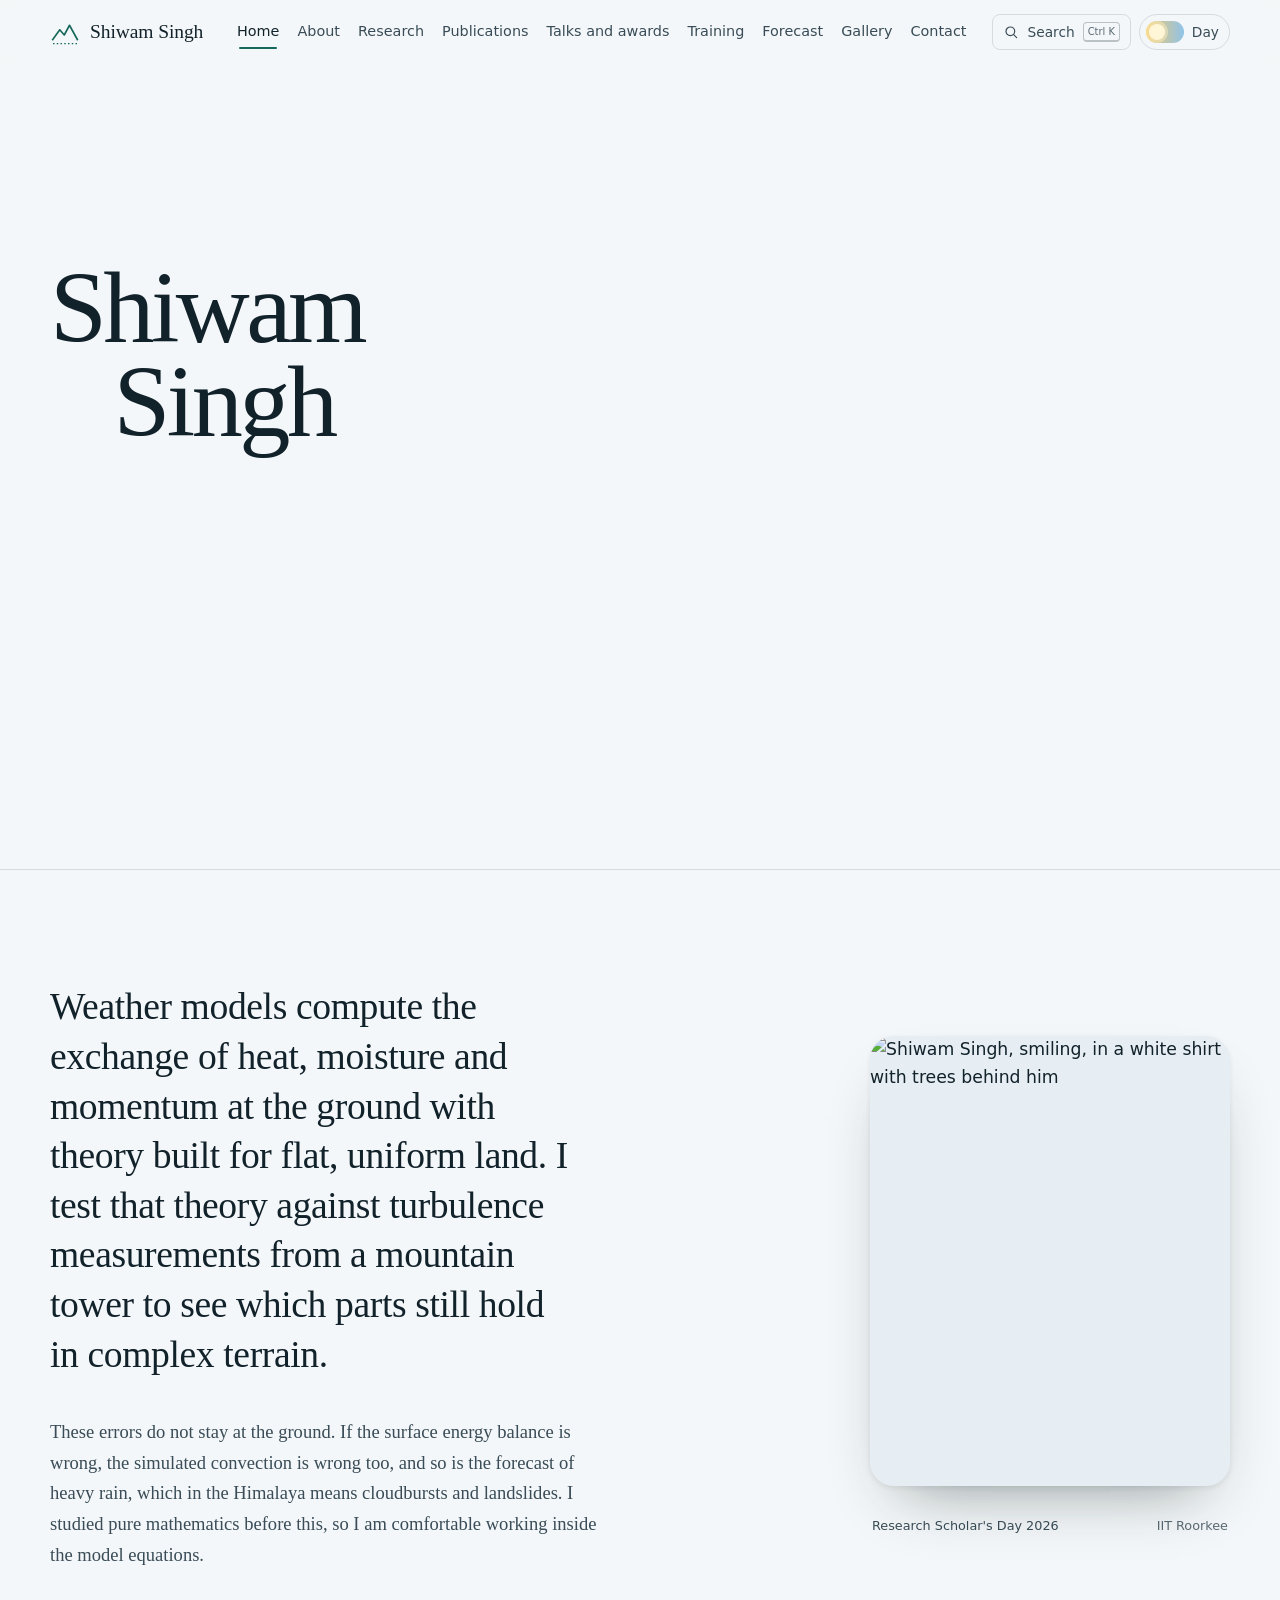
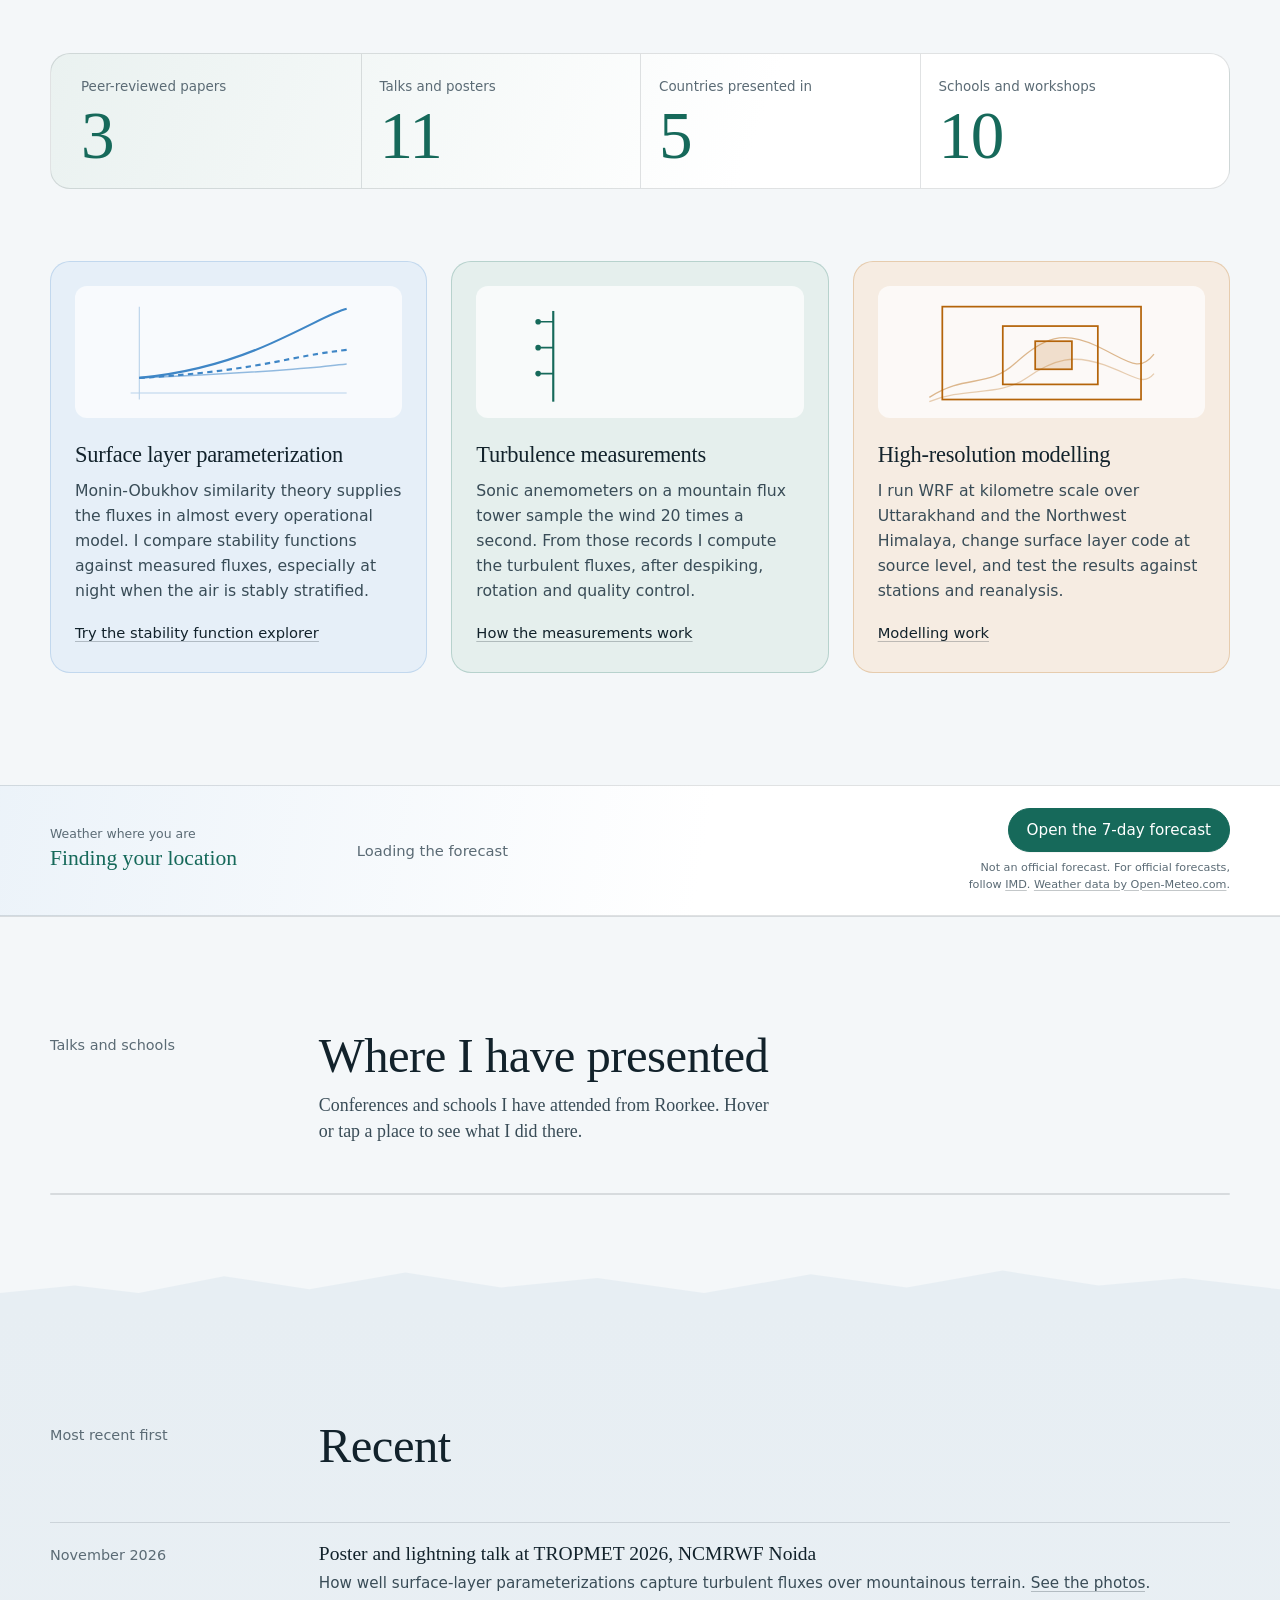
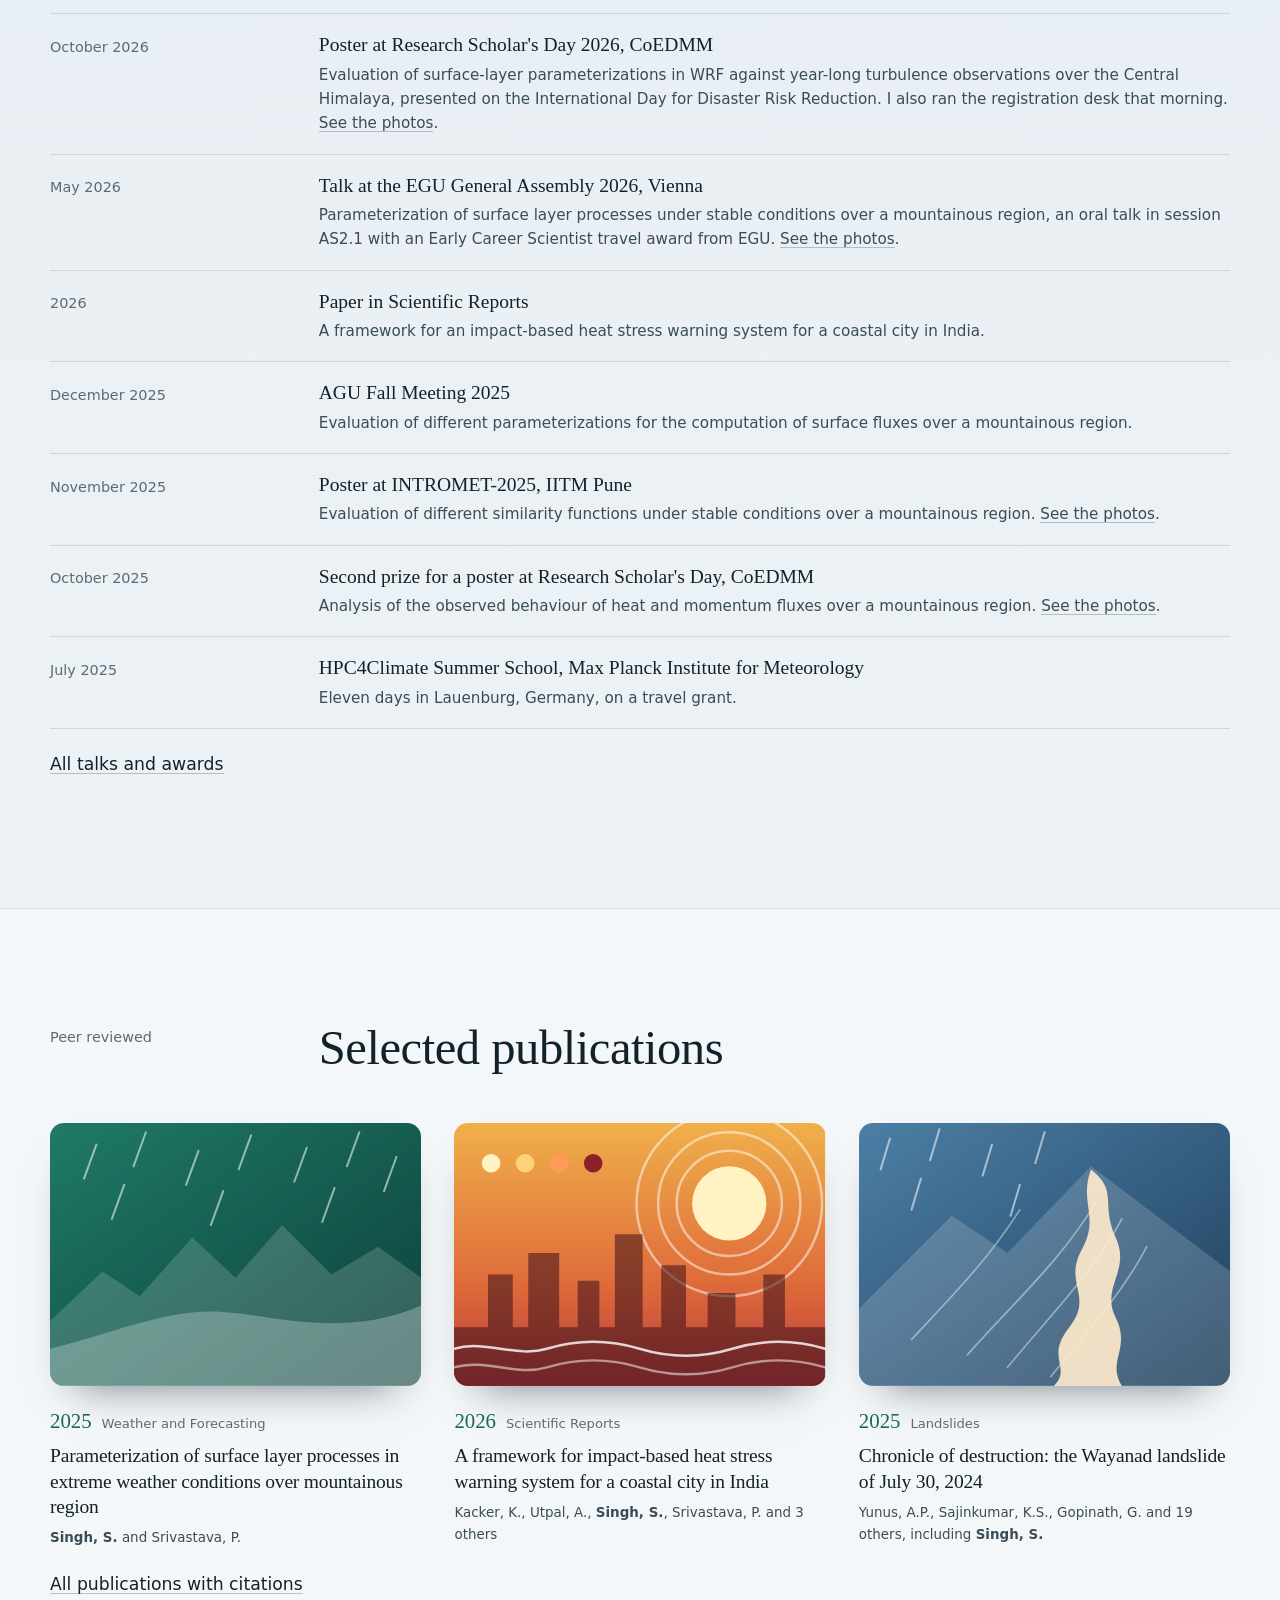
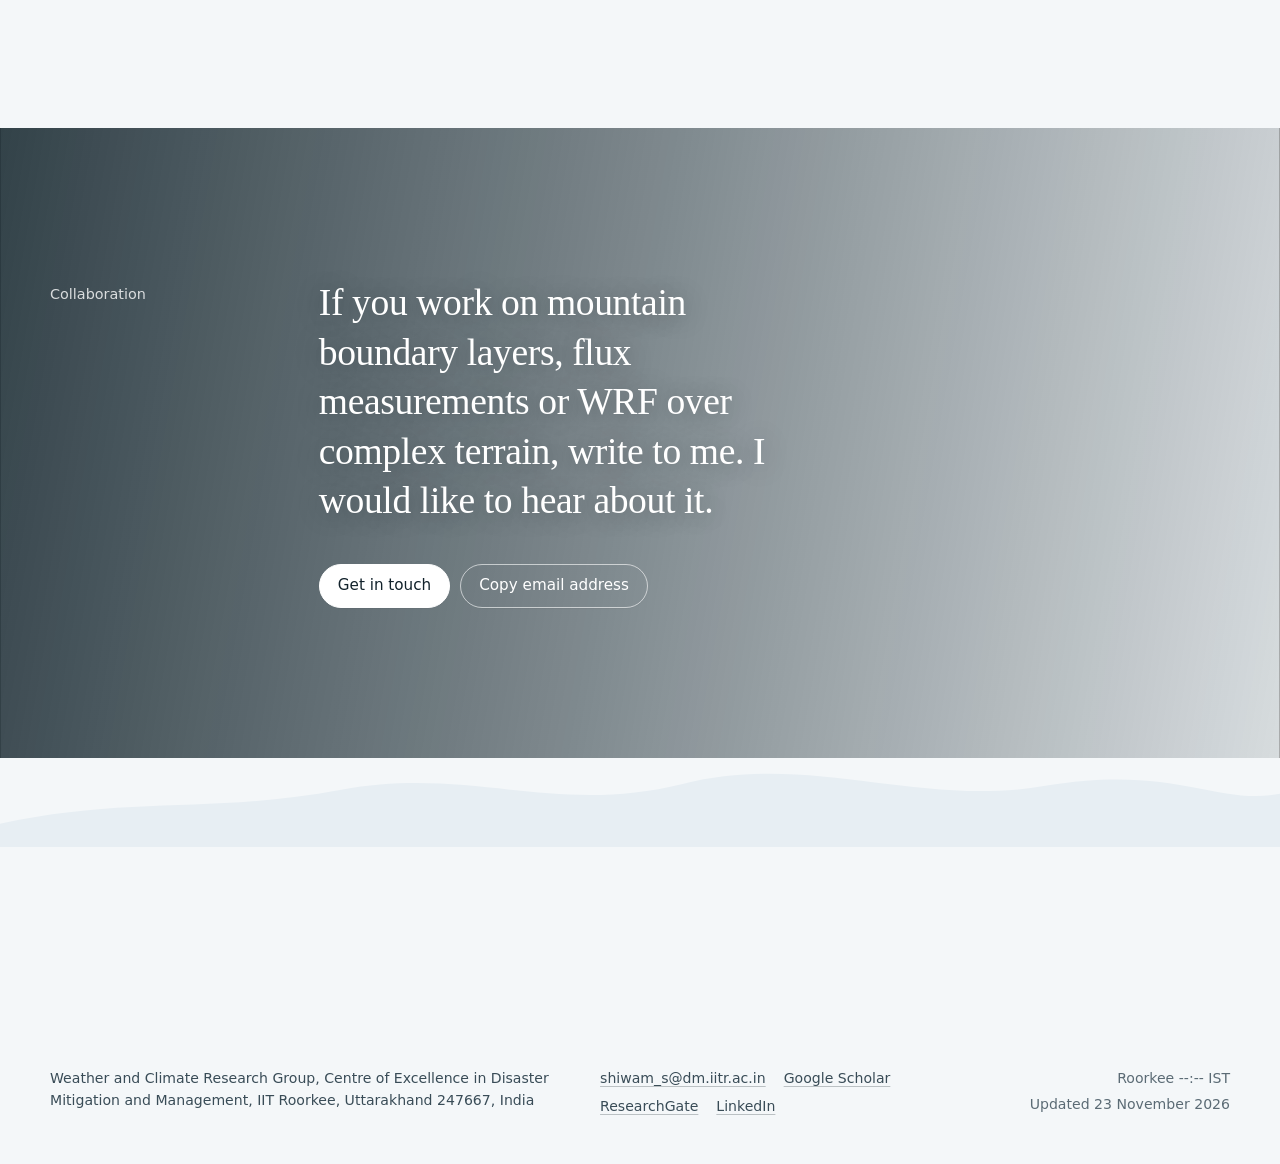
==== commit 71dd7c38: "TROPMET 2026: album, talk entry and recent item Co-Authored-By: Claude Opus 5.5 <noreply@anthropic.c" ====
--- a/index.html
+++ b/index.html
@@ -144,7 +144,7 @@
     </div>
     <dl class="figs" aria-label="In numbers">
       <div><dt>Peer-reviewed papers</dt><dd data-count="3">3</dd></div>
-      <div><dt>Talks and posters</dt><dd data-count="10">10</dd></div>
+      <div><dt>Talks and posters</dt><dd data-count="11">11</dd></div>
       <div><dt>Countries presented in</dt><dd data-count="5">5</dd></div>
       <div><dt>Schools and workshops</dt><dd data-count="10">10</dd></div>
     </dl>
@@ -220,6 +220,7 @@
       <div><h2>Recent</h2></div>
     </div>
     <ol class="log">
+      <li><time datetime="2026-11-19">November 2026</time><div><p class="t">Poster and lightning talk at TROPMET 2026, NCMRWF Noida</p><p class="d">How well surface-layer parameterizations capture turbulent fluxes over mountainous terrain. <a href="gallery.html#tropmet-2026">See the photos</a>.</p></div></li>
       <li><time datetime="2026-10-13">October 2026</time><div><p class="t">Poster at Research Scholar's Day 2026, CoEDMM</p><p class="d">Evaluation of surface-layer parameterizations in WRF against year-long turbulence observations over the Central Himalaya, presented on the International Day for Disaster Risk Reduction. I also ran the registration desk that morning. <a href="gallery.html#iddrr-rsd-2026">See the photos</a>.</p></div></li>
       <li><time datetime="2026-05">May 2026</time><div><p class="t">Talk at the EGU General Assembly 2026, Vienna</p><p class="d">Parameterization of surface layer processes under stable conditions over a mountainous region, an oral talk in session AS2.1 with an Early Career Scientist travel award from EGU. <a href="gallery.html#egu-2026">See the photos</a>.</p></div></li>
       <li><time datetime="2026">2026</time><div><p class="t">Paper in Scientific Reports</p><p class="d">A framework for an impact-based heat stress warning system for a coastal city in India.</p></div></li>
@@ -317,7 +318,7 @@
     </div>
     <div class="foot-c">
       <p>Roorkee <span data-clock>--:--</span> IST</p>
-      <p>Updated 15 November 2026</p>
+      <p>Updated 23 November 2026</p>
     </div>
   </div>
 </footer>
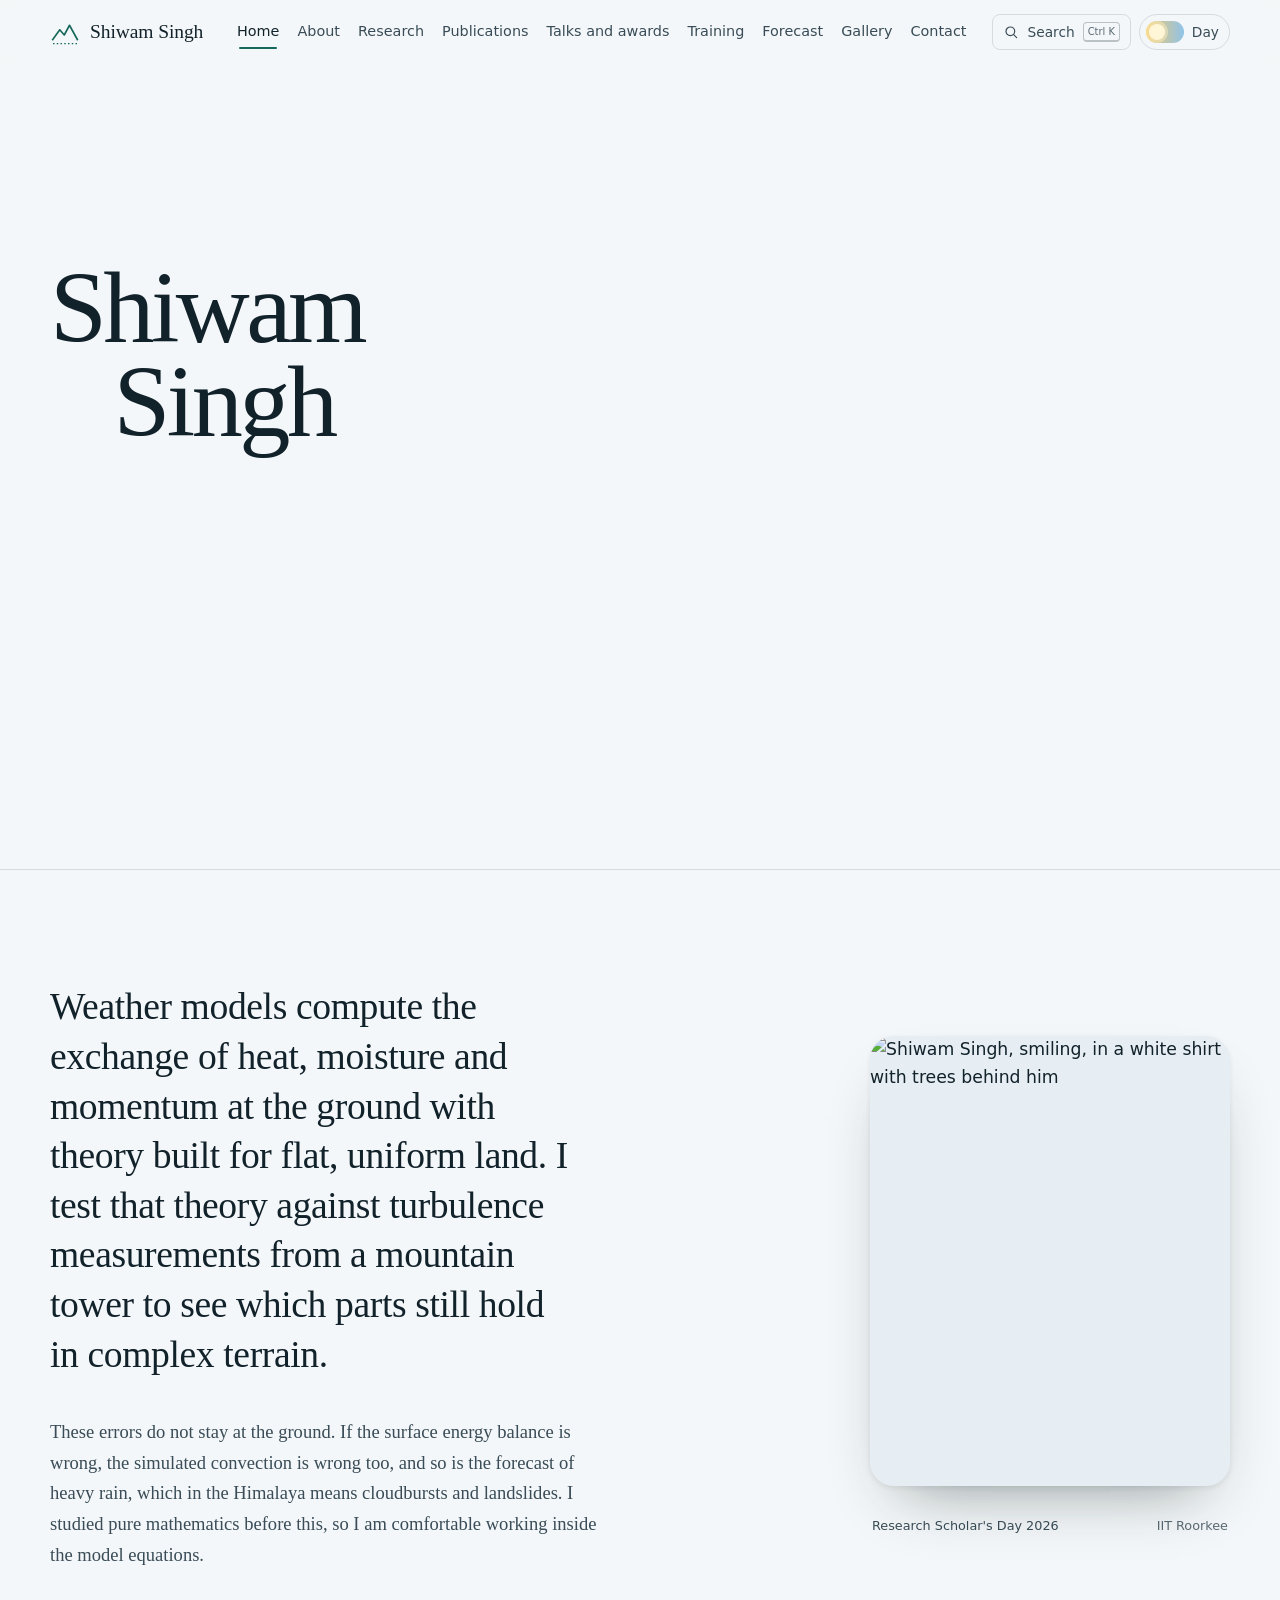
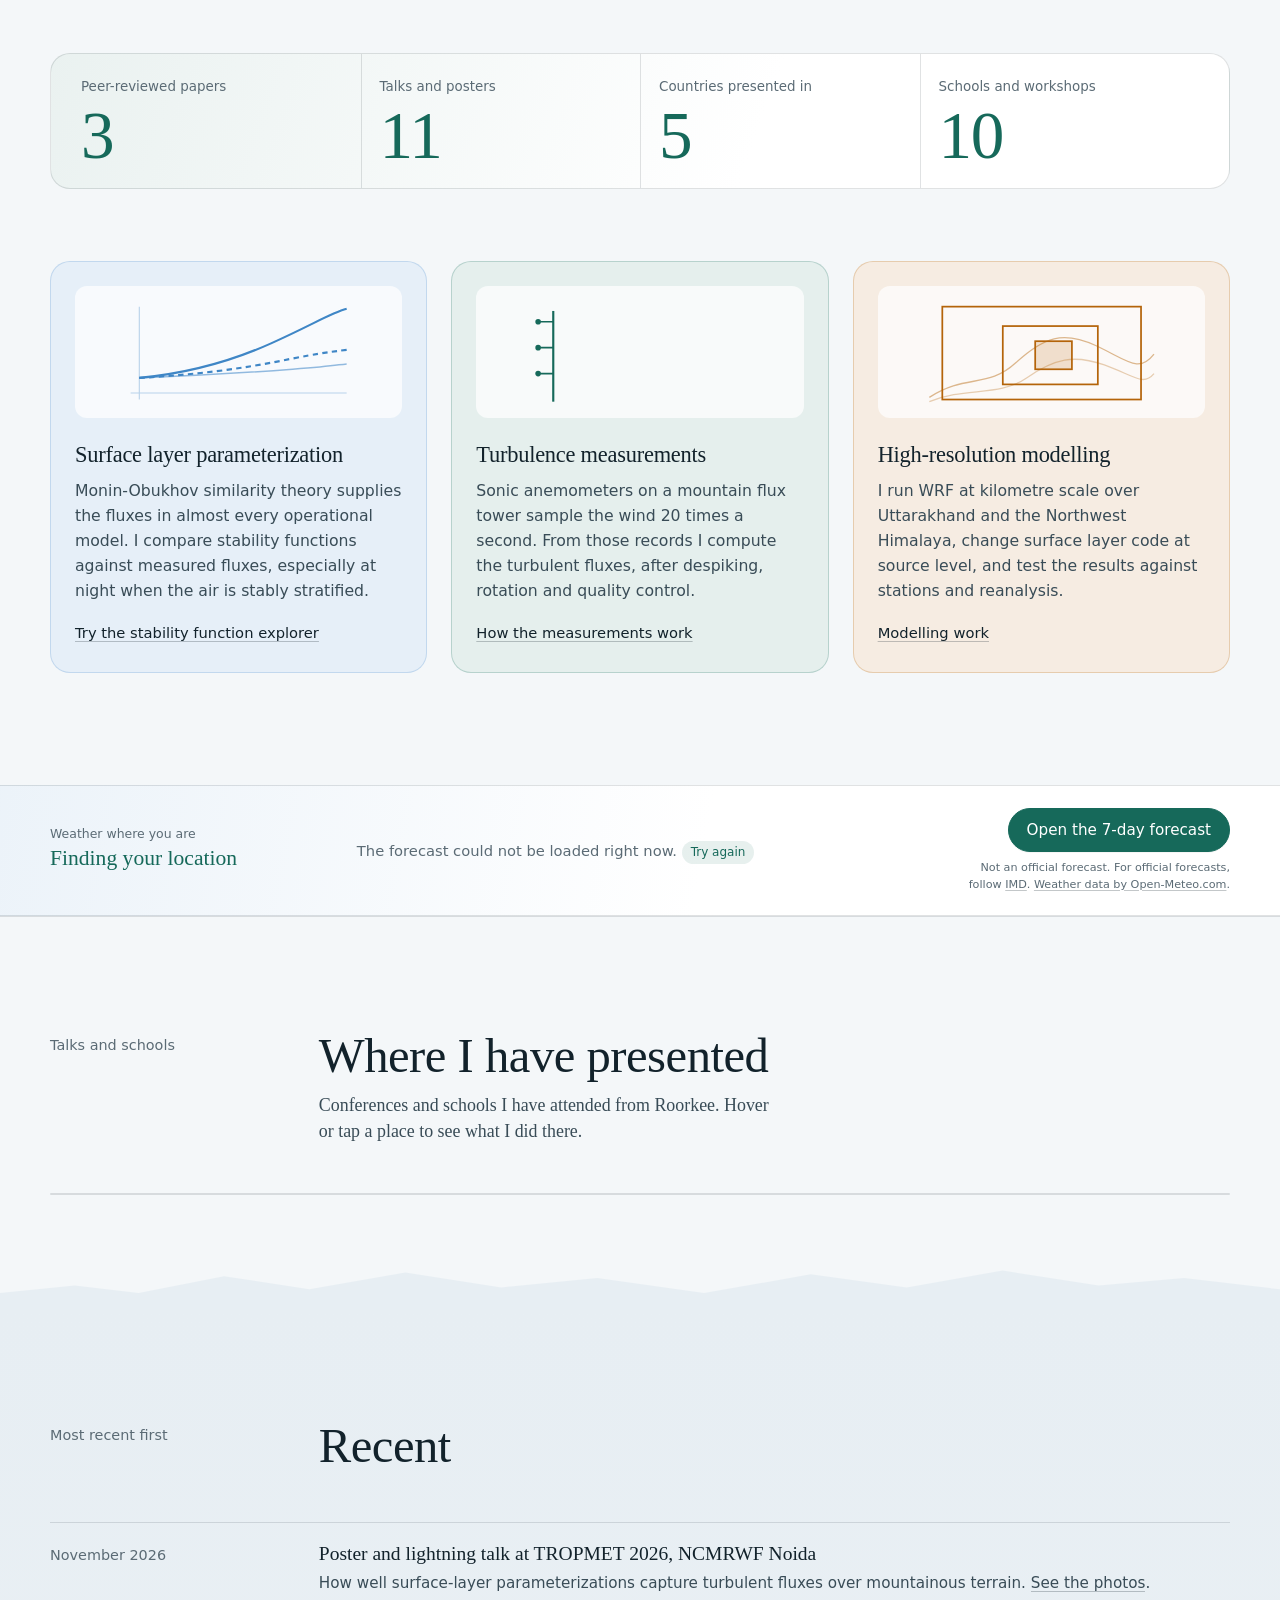
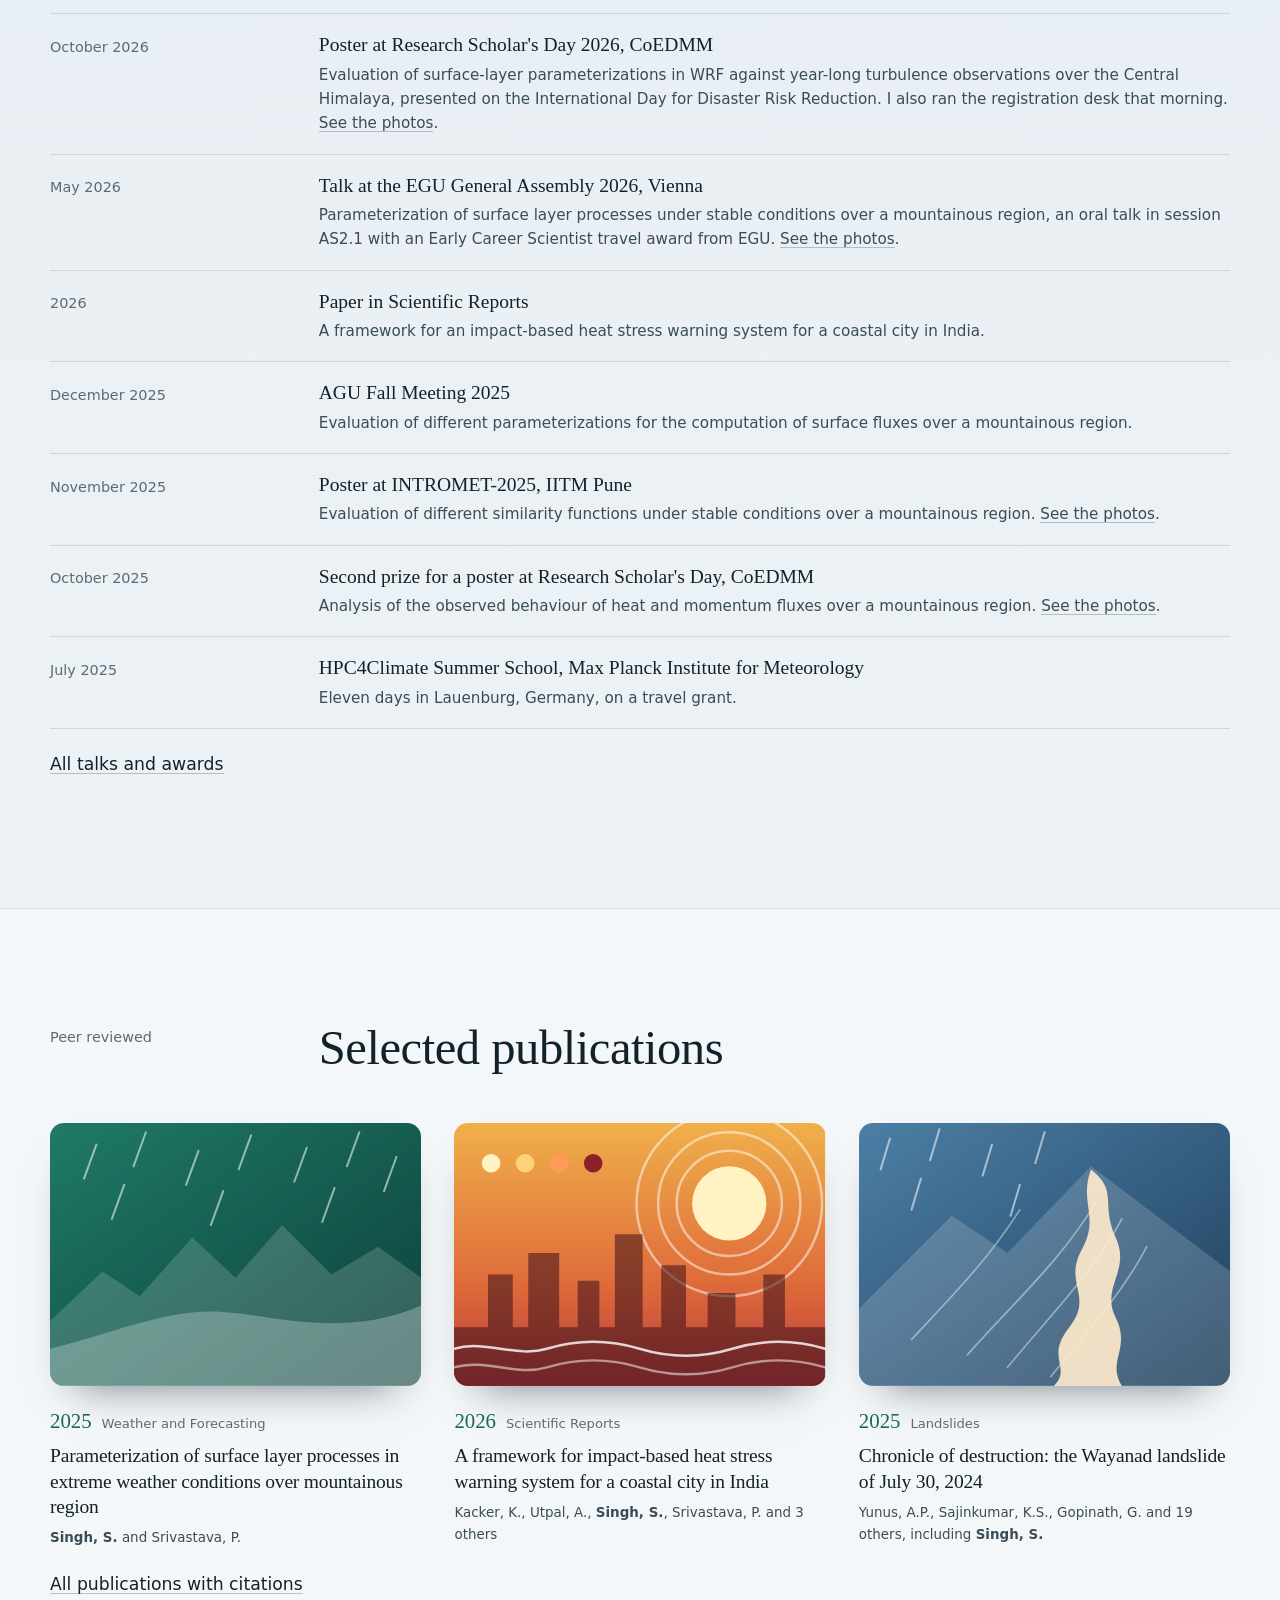
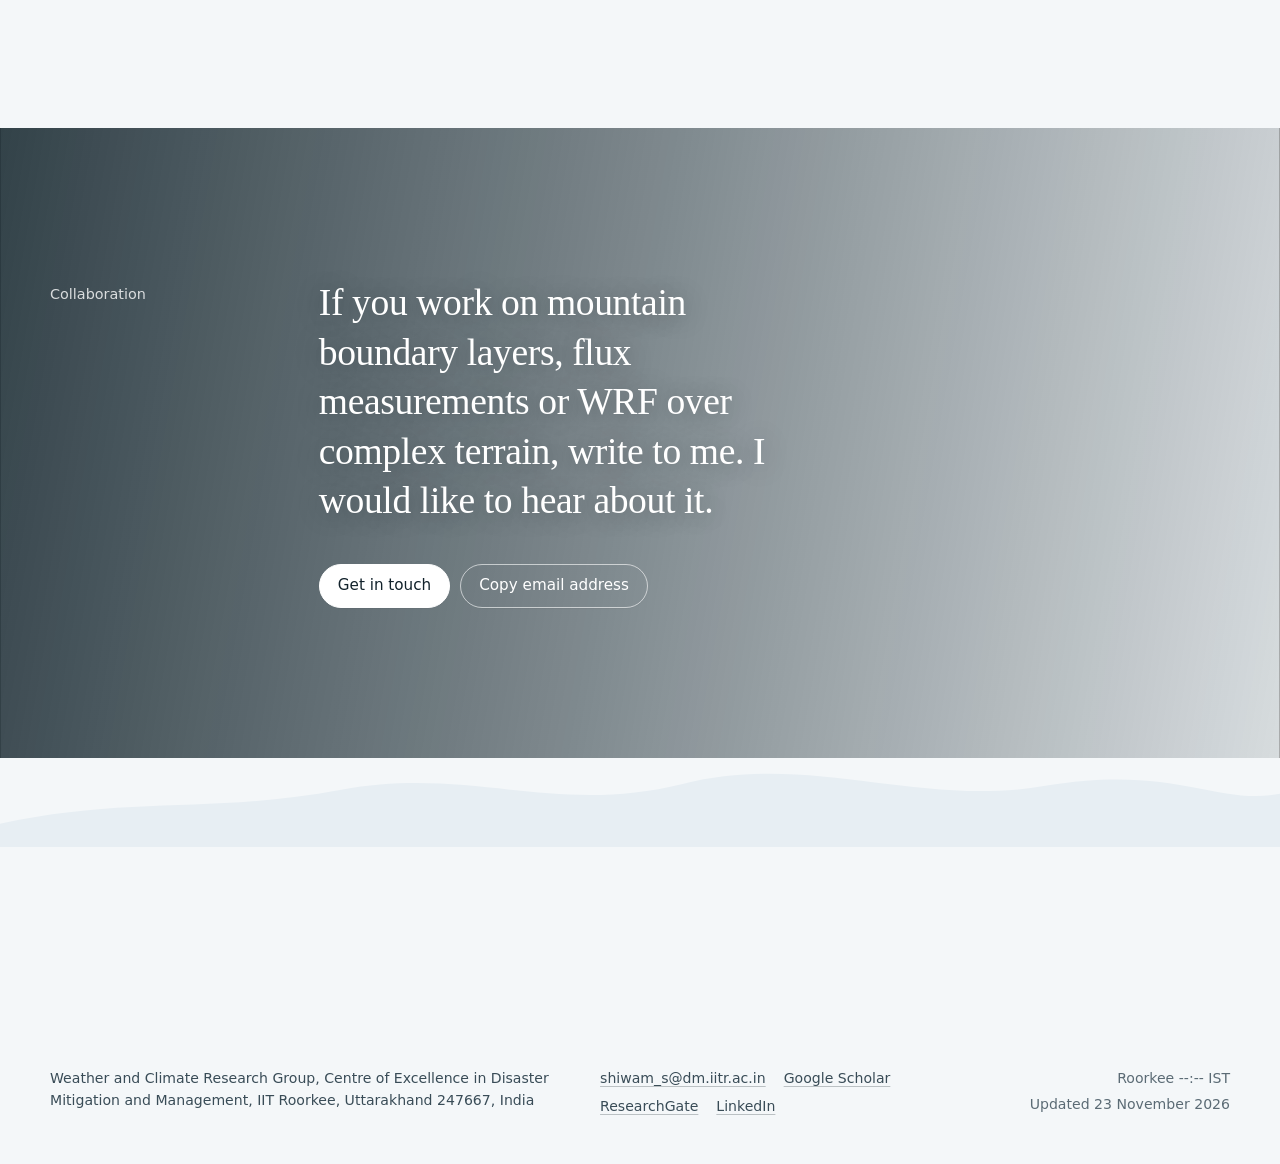
==== commit 6ab8e5d4: "Forecast: add relative humidity at 2 m (chart tab, day cards, table, home band) Co-Authored-By: Clau" ====
--- a/index.html
+++ b/index.html
@@ -33,7 +33,7 @@
 </script>
 <link rel="preload" href="assets/fonts/newsreader-latin-opsz-normal.woff2" as="font" type="font/woff2" crossorigin>
 <link rel="preload" href="assets/fonts/instrument-sans-latin-wght-normal.woff2" as="font" type="font/woff2" crossorigin>
-<link rel="stylesheet" href="assets/css/site.css?v=d2ce6355">
+<link rel="stylesheet" href="assets/css/site.css?v=46d62c3c">
 
 <script type="application/ld+json">
 {"@context":"https://schema.org","@type":"Person","name":"Shiwam Singh","jobTitle":"PhD researcher, atmospheric science","affiliation":{"@type":"Organization","name":"Indian Institute of Technology Roorkee","department":"Centre of Excellence in Disaster Mitigation and Management"},"alumniOf":[{"@type":"CollegeOrUniversity","name":"Indian Institute of Technology Hyderabad"}],"knowsAbout":["Boundary layer meteorology","Surface layer parameterization","Monin-Obukhov similarity theory","Eddy covariance","WRF model","Numerical weather prediction","Mountain meteorology"],"url":"https://rocky-website.github.io/","image":"https://rocky-website.github.io/assets/img/home-portrait.jpg","sameAs":["https://scholar.google.co.in/citations?user=D6hiOkkAAAAJ&hl=en","https://www.researchgate.net/profile/Shiwam-Singh-2","https://www.linkedin.com/in/shiwam-singh-ab1392219"]}
@@ -331,11 +331,11 @@
   </div>
 </div>
 
-<script src="assets/js/search-index.js?v=d2ce6355" defer></script>
-<script src="assets/js/site.js?v=d2ce6355" defer></script>
-<script src="assets/js/hero.js?v=d2ce6355" defer></script>
-<script src="assets/js/forecast.js?v=d2ce6355" defer></script>
-<script src="assets/js/world-data.js?v=d2ce6355" defer></script>
-<script src="assets/js/map.js?v=d2ce6355" defer></script>
+<script src="assets/js/search-index.js?v=46d62c3c" defer></script>
+<script src="assets/js/site.js?v=46d62c3c" defer></script>
+<script src="assets/js/hero.js?v=46d62c3c" defer></script>
+<script src="assets/js/forecast.js?v=46d62c3c" defer></script>
+<script src="assets/js/world-data.js?v=46d62c3c" defer></script>
+<script src="assets/js/map.js?v=46d62c3c" defer></script>
 </body>
 </html>
--- a/assets/css/site.css
+++ b/assets/css/site.css
@@ -1119,7 +1119,7 @@
 .fc-days .t span:last-child{font-weight:600}
 .fc-days .t i{position:relative;height:5px;border-radius:99px;background:var(--bg-2)}
 .fc-days .t em{position:absolute;top:0;bottom:0;border-radius:99px;background:linear-gradient(90deg,var(--c4),var(--c2));min-width:5px}
-.fc-days .r,.fc-days .wd{margin-top:6px;font-size:.78rem;color:var(--ink-2);white-space:nowrap}
+.fc-days .r,.fc-days .wd,.fc-days .rh{margin-top:6px;font-size:.78rem;color:var(--ink-2);white-space:nowrap}
 .fc-days .r{color:var(--c4);font-weight:500}
 
 /* air quality */
@@ -1543,3 +1543,7 @@
 .award.in .ai path,.award.in .ai circle,.reveal-all .award .ai path,.reveal-all .award .ai circle{stroke-dashoffset:0}
 @media (prefers-reduced-motion:reduce){.award .ai path,.award .ai circle{stroke-dashoffset:0;transition:none}}
 .me::before{display:none!important}
+
+/* relative humidity on the day cards; on narrow screens it is in the chart and table instead */
+.fc-days .rh{color:var(--ink-3)}
+@media (max-width:980px){.fc-days .rh{display:none}}
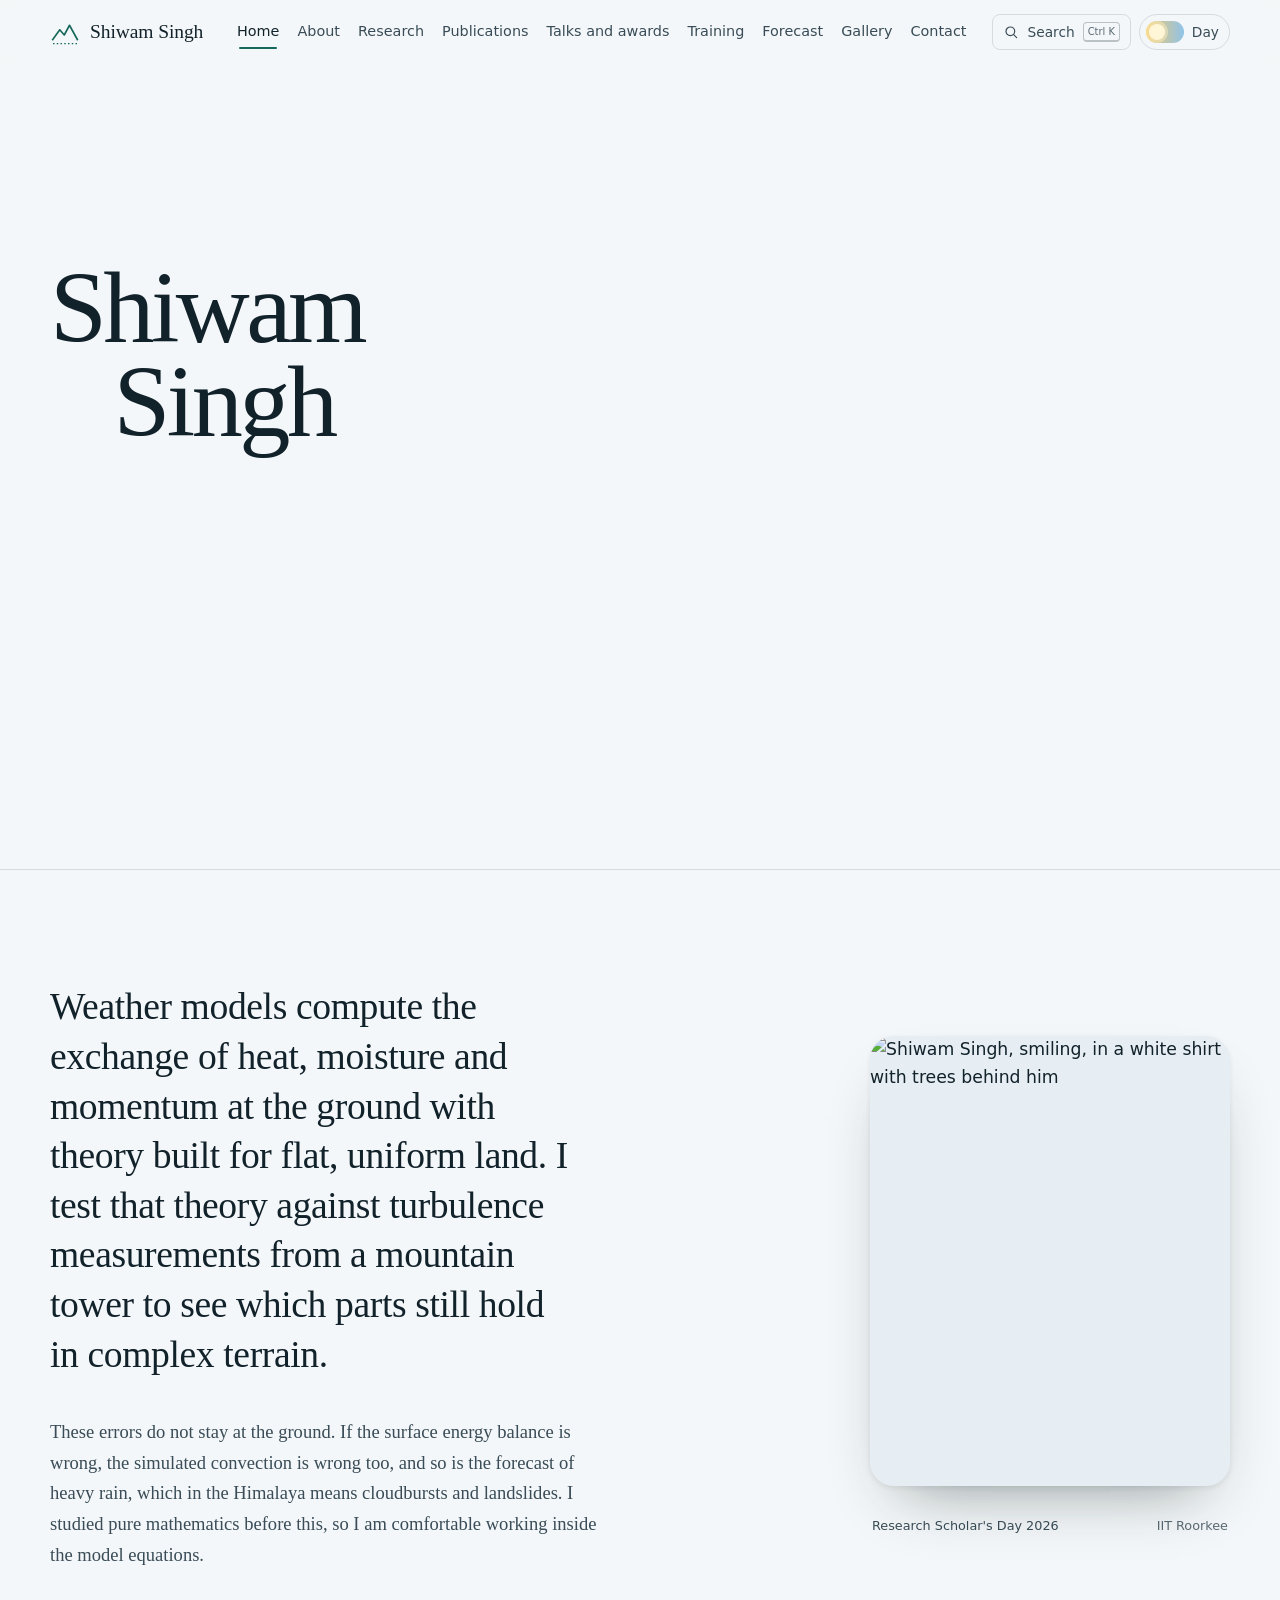
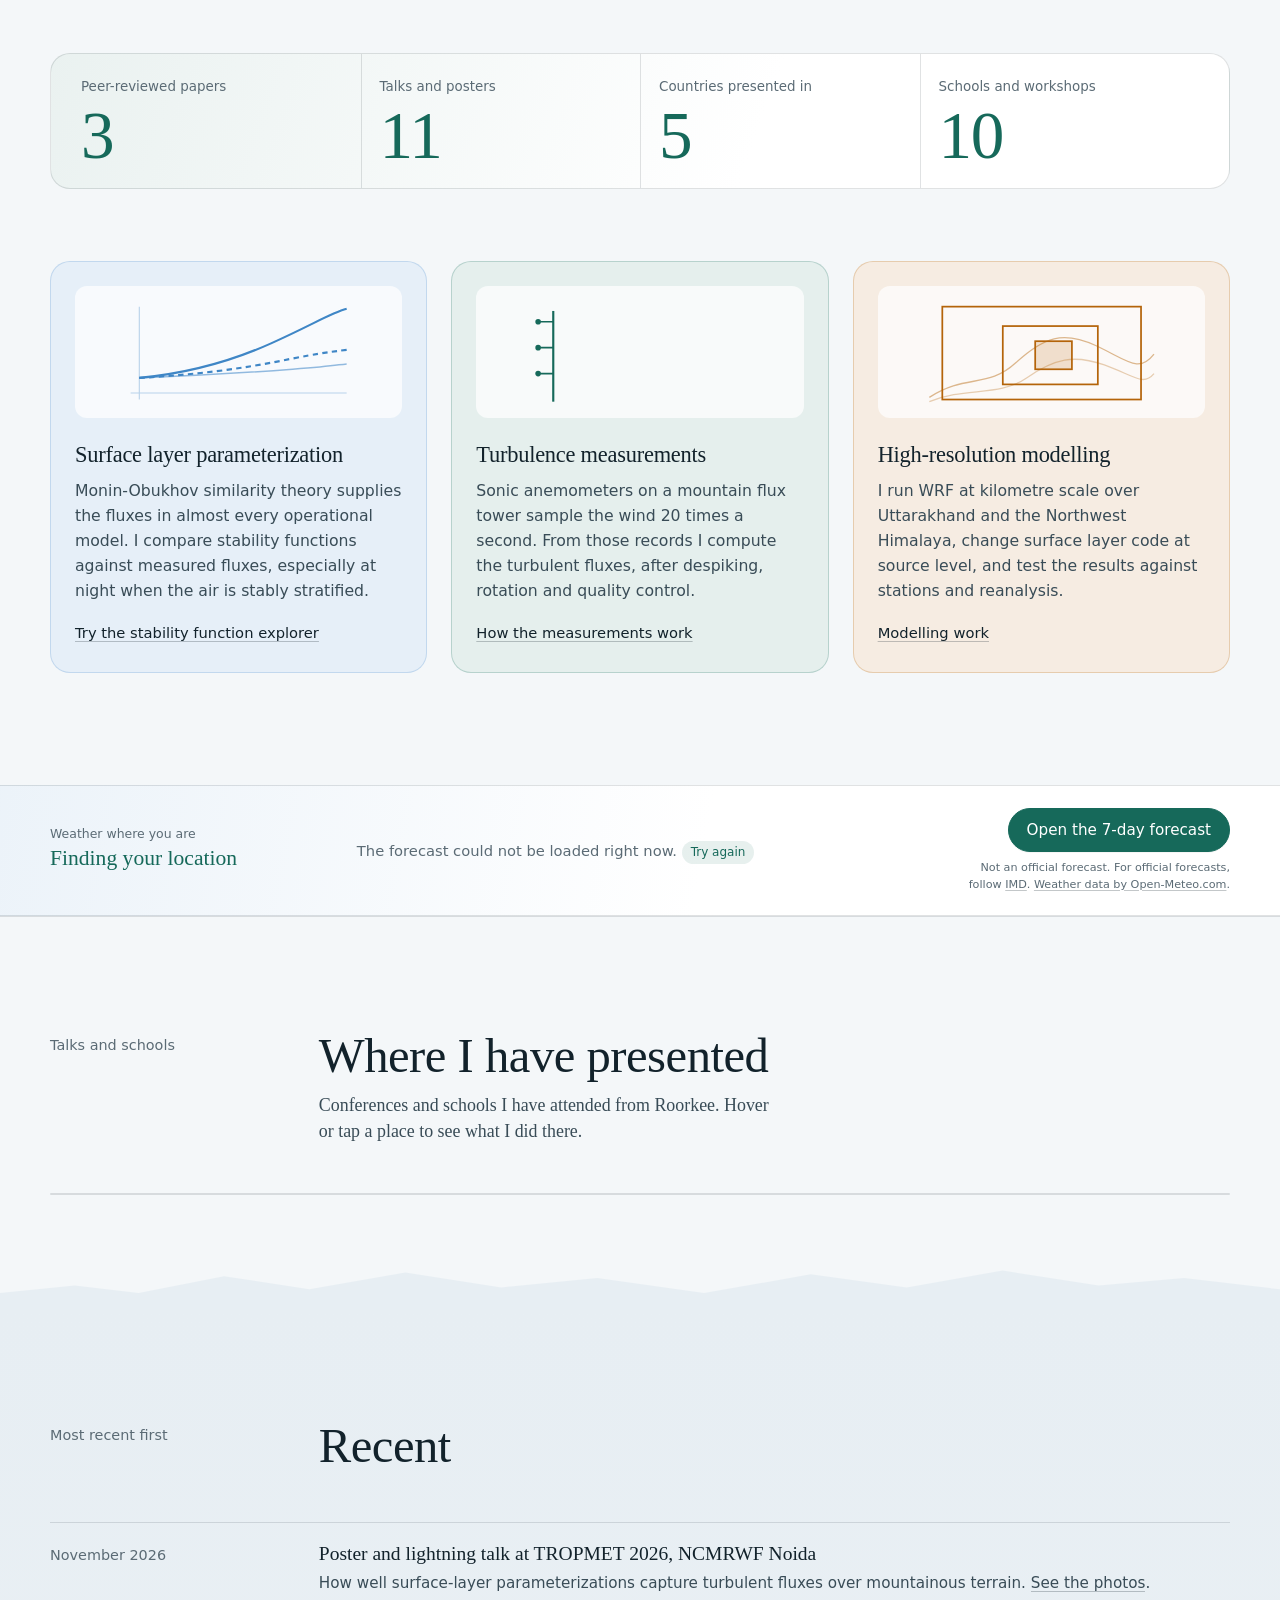
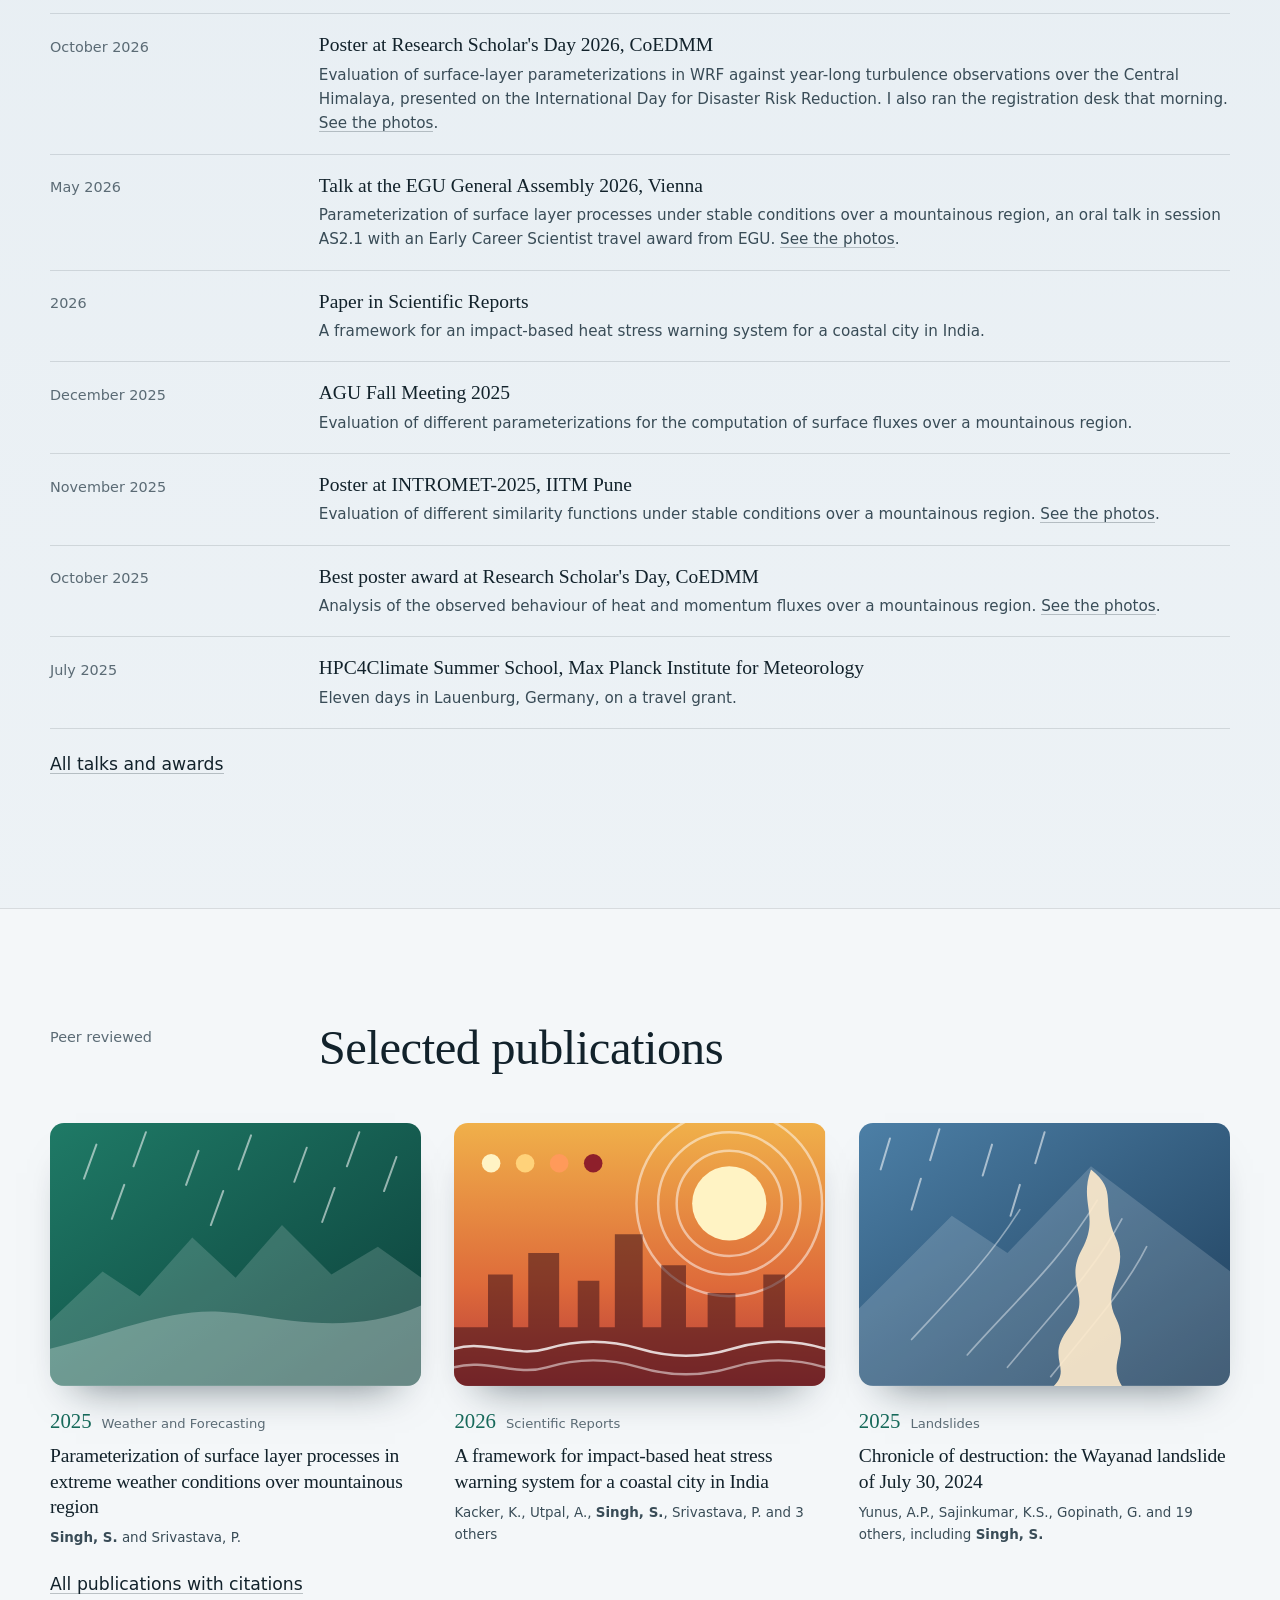
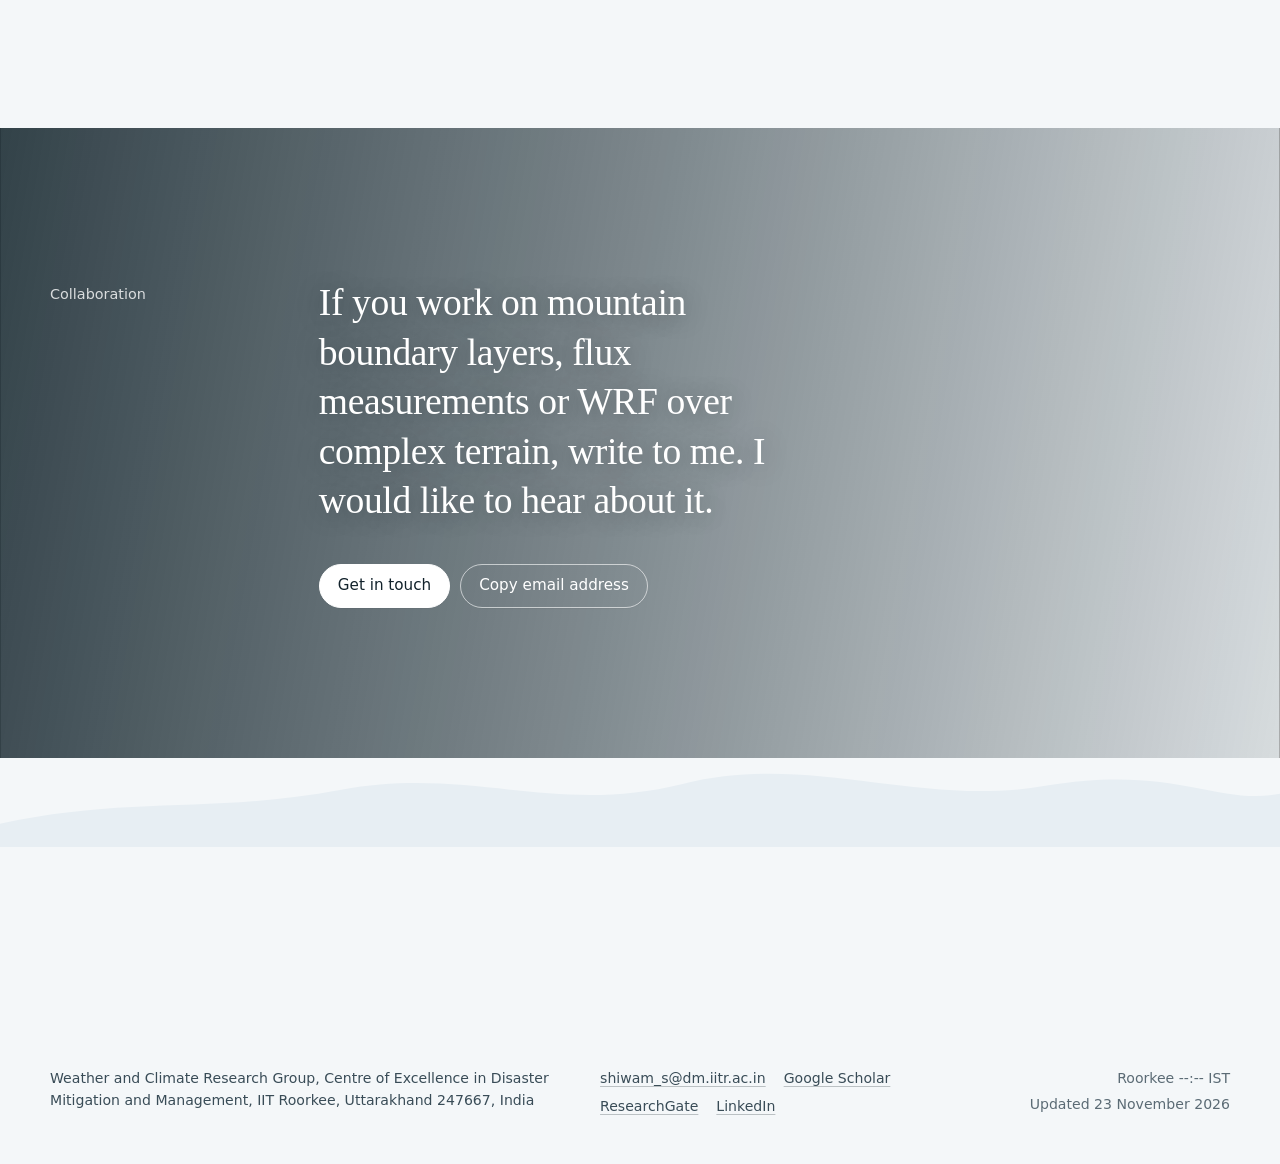
==== commit f0c1d28a: "Best poster award wording Co-Authored-By: Claude Opus 5.5 <noreply@anthropic.com> Claude-Session: ht" ====
--- a/index.html
+++ b/index.html
@@ -226,7 +226,7 @@
       <li><time datetime="2026">2026</time><div><p class="t">Paper in Scientific Reports</p><p class="d">A framework for an impact-based heat stress warning system for a coastal city in India.</p></div></li>
       <li><time datetime="2025-12">December 2025</time><div><p class="t">AGU Fall Meeting 2025</p><p class="d">Evaluation of different parameterizations for the computation of surface fluxes over a mountainous region.</p></div></li>
       <li><time datetime="2025-11">November 2025</time><div><p class="t">Poster at INTROMET-2025, IITM Pune</p><p class="d">Evaluation of different similarity functions under stable conditions over a mountainous region. <a href="gallery.html#intromet-2025">See the photos</a>.</p></div></li>
-      <li><time datetime="2025-10-13">October 2025</time><div><p class="t">Second prize for a poster at Research Scholar's Day, CoEDMM</p><p class="d">Analysis of the observed behaviour of heat and momentum fluxes over a mountainous region. <a href="gallery.html#iddrr-rsd-2025">See the photos</a>.</p></div></li>
+      <li><time datetime="2025-10-13">October 2025</time><div><p class="t">Best poster award at Research Scholar's Day, CoEDMM</p><p class="d">Analysis of the observed behaviour of heat and momentum fluxes over a mountainous region. <a href="gallery.html#iddrr-rsd-2025">See the photos</a>.</p></div></li>
       <li><time datetime="2025-07-28">July 2025</time><div><p class="t">HPC4Climate Summer School, Max Planck Institute for Meteorology</p><p class="d">Eleven days in Lauenburg, Germany, on a travel grant.</p></div></li>
     </ol>
     <p style="margin-top:22px"><a href="talks.html">All talks and awards</a></p>
